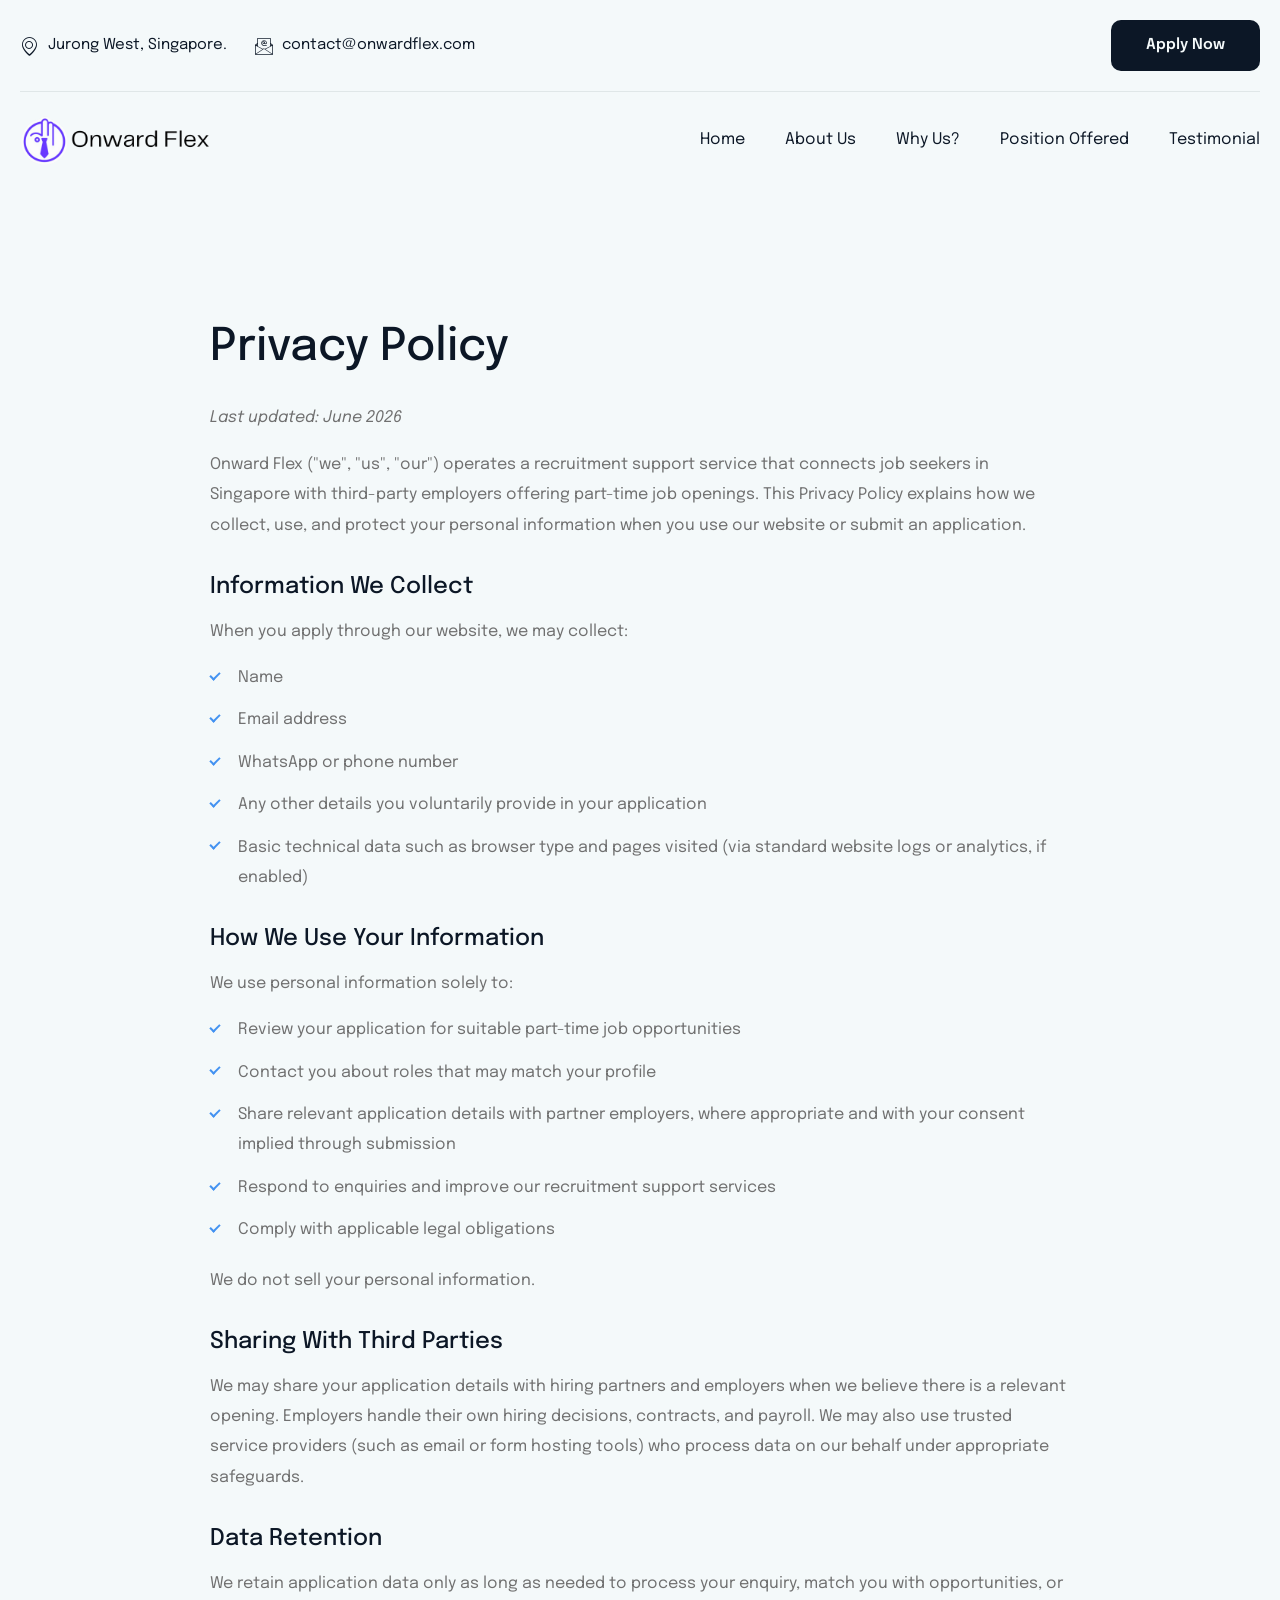
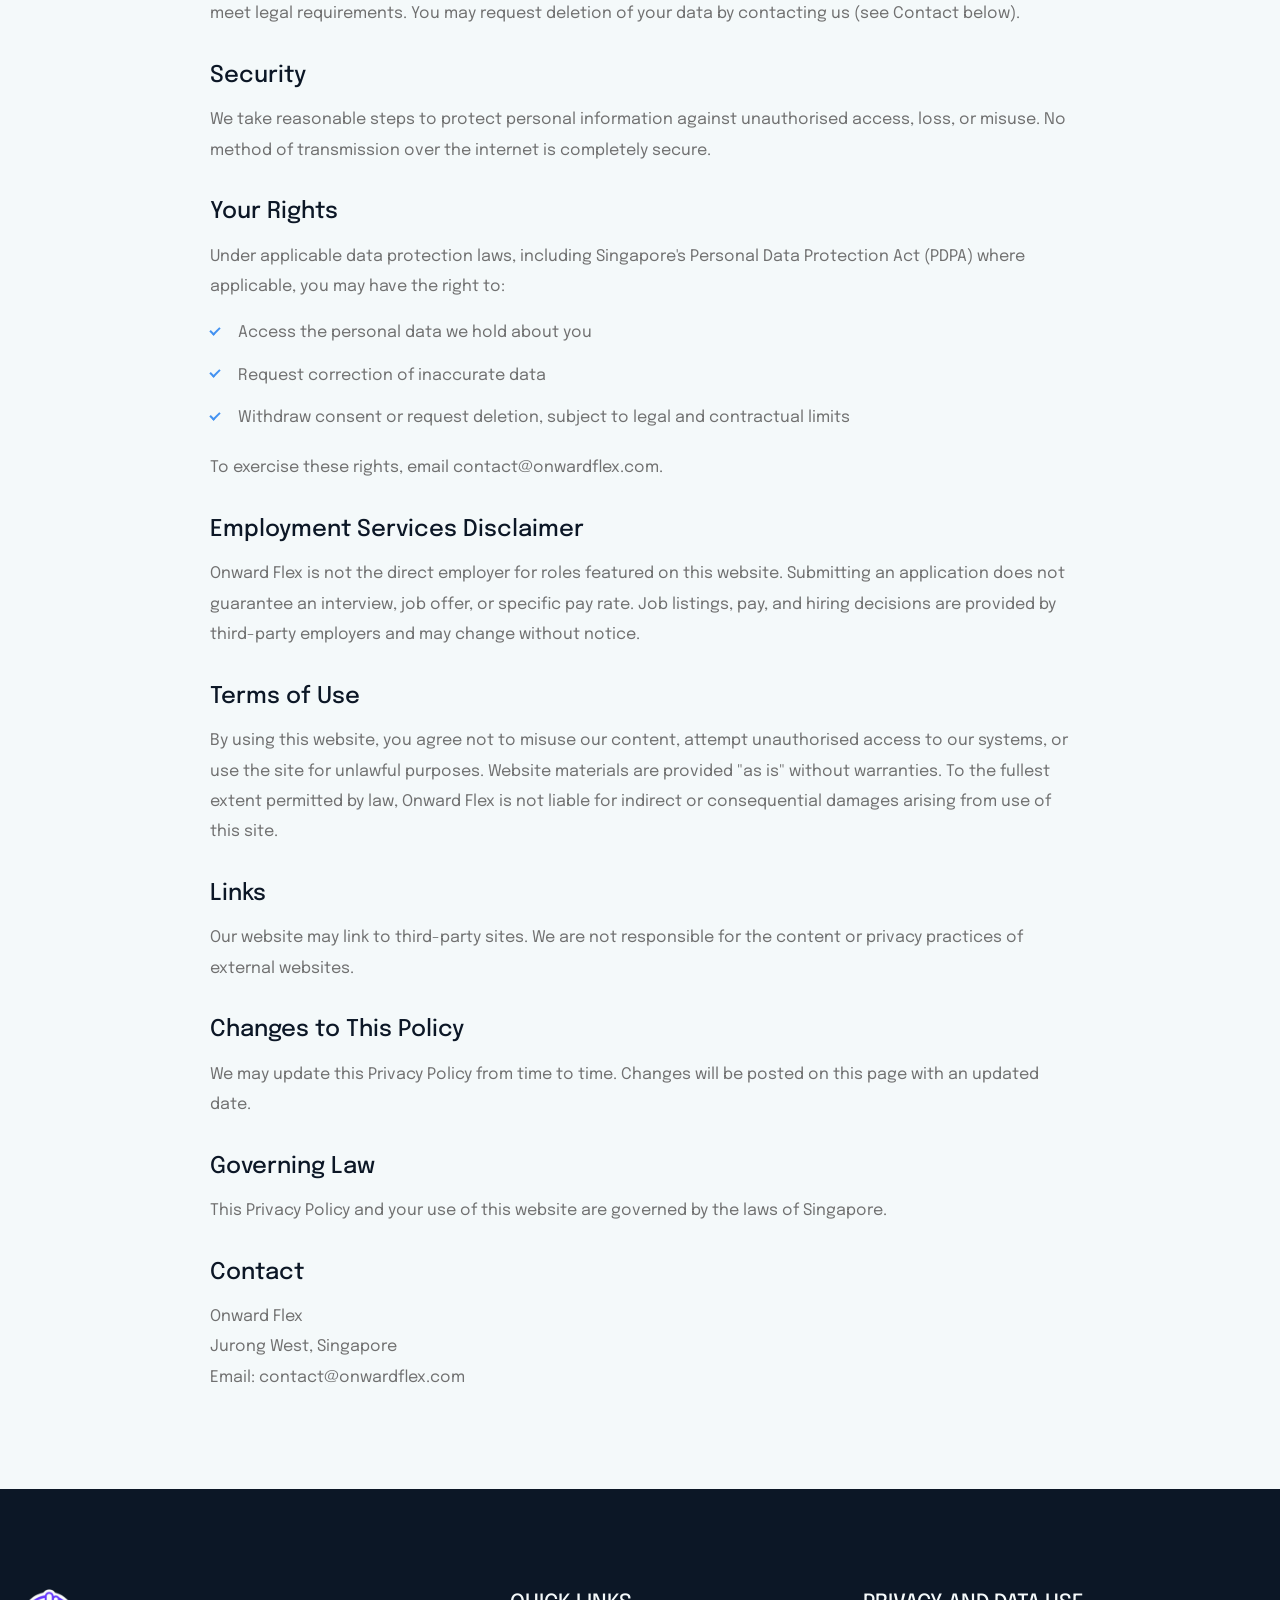
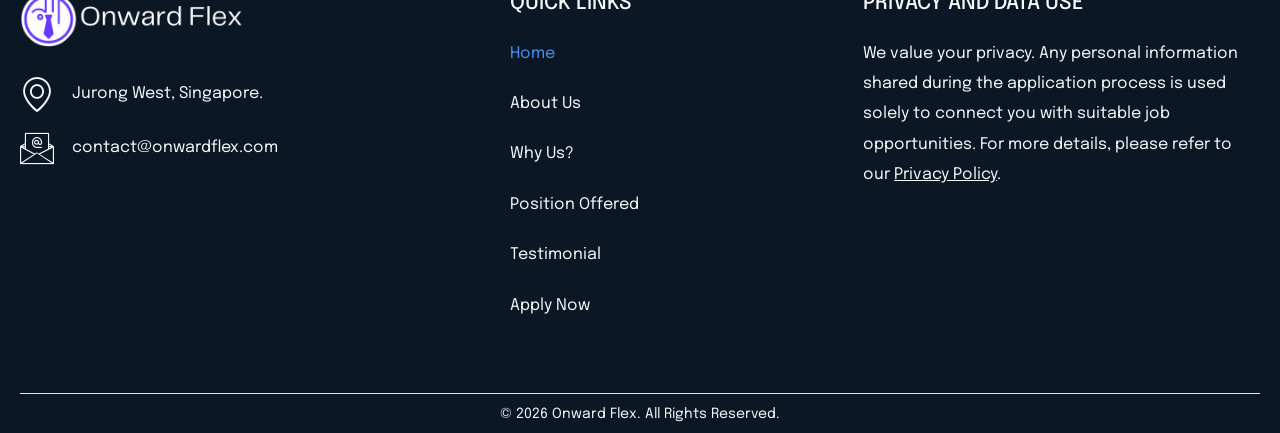
==== privacy-policy/index.html @ f6bb28ae "Inject GTM-5XGXHSKF" ====
<!DOCTYPE html>
<html lang="en-US">
<head>
<!-- Google Tag Manager -->
<script>(function(w,d,s,l,i){w[l]=w[l]||[];w[l].push({'gtm.start':
new Date().getTime(),event:'gtm.js'});var f=d.getElementsByTagName(s)[0],
j=d.createElement(s),dl=l!='dataLayer'?'&l='+l:'';j.async=true;j.src=
'https://www.googletagmanager.com/gtm.js?id='+i+dl;f.parentNode.insertBefore(j,f);
})(window,document,'script','dataLayer','GTM-5XGXHSKF');</script>
<!-- End Google Tag Manager --><meta charset="UTF-8">
	
	<meta name="viewport" content="width=device-width, initial-scale=1">
	<link rel="profile" href="https://gmpg.org/xfn/11">
	<title>Privacy Policy – Onward Flex</title>
<meta name="robots" content="index, follow">
<link rel="alternate" type="application/rss+xml" title="Onward Flex » Feed" href="./index.php/feed/index.html">
<link rel="alternate" type="application/rss+xml" title="Onward Flex » Comments Feed" href="./index.php/comments/feed/index.html">
<link rel="alternate" title="oEmbed (JSON)" type="application/json+oembed" href="./index.php/wp-json/oembed/1.0/embed/index.html?url=.%2F%2F">
<link rel="alternate" title="oEmbed (XML)" type="text/xml+oembed" href="./index.php/wp-json/oembed/1.0/embed/index.html?url=.%2F%2F&amp;format=xml">
<style id="wp-img-auto-sizes-contain-inline-css">
img:is([sizes=auto i],[sizes^="auto," i]){contain-intrinsic-size:3000px 1500px}
/*# sourceURL=wp-img-auto-sizes-contain-inline-css */
</style>
<style id="wp-emoji-styles-inline-css">

	img.wp-smiley, img.emoji {
		display: inline !important;
		border: none !important;
		box-shadow: none !important;
		height: 1em !important;
		width: 1em !important;
		margin: 0 0.07em !important;
		vertical-align: -0.1em !important;
		background: none !important;
		padding: 0 !important;
	}
/*# sourceURL=wp-emoji-styles-inline-css */
</style>

<style id="global-styles-inline-css">
:root{--wp--preset--aspect-ratio--square: 1;--wp--preset--aspect-ratio--4-3: 4/3;--wp--preset--aspect-ratio--3-4: 3/4;--wp--preset--aspect-ratio--3-2: 3/2;--wp--preset--aspect-ratio--2-3: 2/3;--wp--preset--aspect-ratio--16-9: 16/9;--wp--preset--aspect-ratio--9-16: 9/16;--wp--preset--color--black: #000000;--wp--preset--color--cyan-bluish-gray: #abb8c3;--wp--preset--color--white: #ffffff;--wp--preset--color--pale-pink: #f78da7;--wp--preset--color--vivid-red: #cf2e2e;--wp--preset--color--luminous-vivid-orange: #ff6900;--wp--preset--color--luminous-vivid-amber: #fcb900;--wp--preset--color--light-green-cyan: #7bdcb5;--wp--preset--color--vivid-green-cyan: #00d084;--wp--preset--color--pale-cyan-blue: #8ed1fc;--wp--preset--color--vivid-cyan-blue: #0693e3;--wp--preset--color--vivid-purple: #9b51e0;--wp--preset--gradient--vivid-cyan-blue-to-vivid-purple: linear-gradient(135deg,rgb(6,147,227) 0%,rgb(155,81,224) 100%);--wp--preset--gradient--light-green-cyan-to-vivid-green-cyan: linear-gradient(135deg,rgb(122,220,180) 0%,rgb(0,208,130) 100%);--wp--preset--gradient--luminous-vivid-amber-to-luminous-vivid-orange: linear-gradient(135deg,rgb(252,185,0) 0%,rgb(255,105,0) 100%);--wp--preset--gradient--luminous-vivid-orange-to-vivid-red: linear-gradient(135deg,rgb(255,105,0) 0%,rgb(207,46,46) 100%);--wp--preset--gradient--very-light-gray-to-cyan-bluish-gray: linear-gradient(135deg,rgb(238,238,238) 0%,rgb(169,184,195) 100%);--wp--preset--gradient--cool-to-warm-spectrum: linear-gradient(135deg,rgb(74,234,220) 0%,rgb(151,120,209) 20%,rgb(207,42,186) 40%,rgb(238,44,130) 60%,rgb(251,105,98) 80%,rgb(254,248,76) 100%);--wp--preset--gradient--blush-light-purple: linear-gradient(135deg,rgb(255,206,236) 0%,rgb(152,150,240) 100%);--wp--preset--gradient--blush-bordeaux: linear-gradient(135deg,rgb(254,205,165) 0%,rgb(254,45,45) 50%,rgb(107,0,62) 100%);--wp--preset--gradient--luminous-dusk: linear-gradient(135deg,rgb(255,203,112) 0%,rgb(199,81,192) 50%,rgb(65,88,208) 100%);--wp--preset--gradient--pale-ocean: linear-gradient(135deg,rgb(255,245,203) 0%,rgb(182,227,212) 50%,rgb(51,167,181) 100%);--wp--preset--gradient--electric-grass: linear-gradient(135deg,rgb(202,248,128) 0%,rgb(113,206,126) 100%);--wp--preset--gradient--midnight: linear-gradient(135deg,rgb(2,3,129) 0%,rgb(40,116,252) 100%);--wp--preset--font-size--small: 13px;--wp--preset--font-size--medium: 20px;--wp--preset--font-size--large: 36px;--wp--preset--font-size--x-large: 42px;--wp--preset--spacing--20: 0.44rem;--wp--preset--spacing--30: 0.67rem;--wp--preset--spacing--40: 1rem;--wp--preset--spacing--50: 1.5rem;--wp--preset--spacing--60: 2.25rem;--wp--preset--spacing--70: 3.38rem;--wp--preset--spacing--80: 5.06rem;--wp--preset--shadow--natural: 6px 6px 9px rgba(0, 0, 0, 0.2);--wp--preset--shadow--deep: 12px 12px 50px rgba(0, 0, 0, 0.4);--wp--preset--shadow--sharp: 6px 6px 0px rgba(0, 0, 0, 0.2);--wp--preset--shadow--outlined: 6px 6px 0px -3px rgb(255, 255, 255), 6px 6px rgb(0, 0, 0);--wp--preset--shadow--crisp: 6px 6px 0px rgb(0, 0, 0);}:root { --wp--style--global--content-size: 800px;--wp--style--global--wide-size: 1200px; }:where(body) { margin: 0; }.wp-site-blocks > .alignleft { float: left; margin-right: 2em; }.wp-site-blocks > .alignright { float: right; margin-left: 2em; }.wp-site-blocks > .aligncenter { justify-content: center; margin-left: auto; margin-right: auto; }:where(.wp-site-blocks) > * { margin-block-start: 24px; margin-block-end: 0; }:where(.wp-site-blocks) > :first-child { margin-block-start: 0; }:where(.wp-site-blocks) > :last-child { margin-block-end: 0; }:root { --wp--style--block-gap: 24px; }:root :where(.is-layout-flow) > :first-child{margin-block-start: 0;}:root :where(.is-layout-flow) > :last-child{margin-block-end: 0;}:root :where(.is-layout-flow) > *{margin-block-start: 24px;margin-block-end: 0;}:root :where(.is-layout-constrained) > :first-child{margin-block-start: 0;}:root :where(.is-layout-constrained) > :last-child{margin-block-end: 0;}:root :where(.is-layout-constrained) > *{margin-block-start: 24px;margin-block-end: 0;}:root :where(.is-layout-flex){gap: 24px;}:root :where(.is-layout-grid){gap: 24px;}.is-layout-flow > .alignleft{float: left;margin-inline-start: 0;margin-inline-end: 2em;}.is-layout-flow > .alignright{float: right;margin-inline-start: 2em;margin-inline-end: 0;}.is-layout-flow > .aligncenter{margin-left: auto !important;margin-right: auto !important;}.is-layout-constrained > .alignleft{float: left;margin-inline-start: 0;margin-inline-end: 2em;}.is-layout-constrained > .alignright{float: right;margin-inline-start: 2em;margin-inline-end: 0;}.is-layout-constrained > .aligncenter{margin-left: auto !important;margin-right: auto !important;}.is-layout-constrained > :where(:not(.alignleft):not(.alignright):not(.alignfull)){max-width: var(--wp--style--global--content-size);margin-left: auto !important;margin-right: auto !important;}.is-layout-constrained > .alignwide{max-width: var(--wp--style--global--wide-size);}body .is-layout-flex{display: flex;}.is-layout-flex{flex-wrap: wrap;align-items: center;}.is-layout-flex > :is(*, div){margin: 0;}body .is-layout-grid{display: grid;}.is-layout-grid > :is(*, div){margin: 0;}body{padding-top: 0px;padding-right: 0px;padding-bottom: 0px;padding-left: 0px;}:root :where(.wp-element-button, .wp-block-button__link){background-color: #32373c;border-width: 0;color: #fff;font-family: inherit;font-size: inherit;font-style: inherit;font-weight: inherit;letter-spacing: inherit;line-height: inherit;padding-top: calc(0.667em + 2px);padding-right: calc(1.333em + 2px);padding-bottom: calc(0.667em + 2px);padding-left: calc(1.333em + 2px);text-decoration: none;text-transform: inherit;}.has-black-color{color: var(--wp--preset--color--black) !important;}.has-cyan-bluish-gray-color{color: var(--wp--preset--color--cyan-bluish-gray) !important;}.has-white-color{color: var(--wp--preset--color--white) !important;}.has-pale-pink-color{color: var(--wp--preset--color--pale-pink) !important;}.has-vivid-red-color{color: var(--wp--preset--color--vivid-red) !important;}.has-luminous-vivid-orange-color{color: var(--wp--preset--color--luminous-vivid-orange) !important;}.has-luminous-vivid-amber-color{color: var(--wp--preset--color--luminous-vivid-amber) !important;}.has-light-green-cyan-color{color: var(--wp--preset--color--light-green-cyan) !important;}.has-vivid-green-cyan-color{color: var(--wp--preset--color--vivid-green-cyan) !important;}.has-pale-cyan-blue-color{color: var(--wp--preset--color--pale-cyan-blue) !important;}.has-vivid-cyan-blue-color{color: var(--wp--preset--color--vivid-cyan-blue) !important;}.has-vivid-purple-color{color: var(--wp--preset--color--vivid-purple) !important;}.has-black-background-color{background-color: var(--wp--preset--color--black) !important;}.has-cyan-bluish-gray-background-color{background-color: var(--wp--preset--color--cyan-bluish-gray) !important;}.has-white-background-color{background-color: var(--wp--preset--color--white) !important;}.has-pale-pink-background-color{background-color: var(--wp--preset--color--pale-pink) !important;}.has-vivid-red-background-color{background-color: var(--wp--preset--color--vivid-red) !important;}.has-luminous-vivid-orange-background-color{background-color: var(--wp--preset--color--luminous-vivid-orange) !important;}.has-luminous-vivid-amber-background-color{background-color: var(--wp--preset--color--luminous-vivid-amber) !important;}.has-light-green-cyan-background-color{background-color: var(--wp--preset--color--light-green-cyan) !important;}.has-vivid-green-cyan-background-color{background-color: var(--wp--preset--color--vivid-green-cyan) !important;}.has-pale-cyan-blue-background-color{background-color: var(--wp--preset--color--pale-cyan-blue) !important;}.has-vivid-cyan-blue-background-color{background-color: var(--wp--preset--color--vivid-cyan-blue) !important;}.has-vivid-purple-background-color{background-color: var(--wp--preset--color--vivid-purple) !important;}.has-black-border-color{border-color: var(--wp--preset--color--black) !important;}.has-cyan-bluish-gray-border-color{border-color: var(--wp--preset--color--cyan-bluish-gray) !important;}.has-white-border-color{border-color: var(--wp--preset--color--white) !important;}.has-pale-pink-border-color{border-color: var(--wp--preset--color--pale-pink) !important;}.has-vivid-red-border-color{border-color: var(--wp--preset--color--vivid-red) !important;}.has-luminous-vivid-orange-border-color{border-color: var(--wp--preset--color--luminous-vivid-orange) !important;}.has-luminous-vivid-amber-border-color{border-color: var(--wp--preset--color--luminous-vivid-amber) !important;}.has-light-green-cyan-border-color{border-color: var(--wp--preset--color--light-green-cyan) !important;}.has-vivid-green-cyan-border-color{border-color: var(--wp--preset--color--vivid-green-cyan) !important;}.has-pale-cyan-blue-border-color{border-color: var(--wp--preset--color--pale-cyan-blue) !important;}.has-vivid-cyan-blue-border-color{border-color: var(--wp--preset--color--vivid-cyan-blue) !important;}.has-vivid-purple-border-color{border-color: var(--wp--preset--color--vivid-purple) !important;}.has-vivid-cyan-blue-to-vivid-purple-gradient-background{background: var(--wp--preset--gradient--vivid-cyan-blue-to-vivid-purple) !important;}.has-light-green-cyan-to-vivid-green-cyan-gradient-background{background: var(--wp--preset--gradient--light-green-cyan-to-vivid-green-cyan) !important;}.has-luminous-vivid-amber-to-luminous-vivid-orange-gradient-background{background: var(--wp--preset--gradient--luminous-vivid-amber-to-luminous-vivid-orange) !important;}.has-luminous-vivid-orange-to-vivid-red-gradient-background{background: var(--wp--preset--gradient--luminous-vivid-orange-to-vivid-red) !important;}.has-very-light-gray-to-cyan-bluish-gray-gradient-background{background: var(--wp--preset--gradient--very-light-gray-to-cyan-bluish-gray) !important;}.has-cool-to-warm-spectrum-gradient-background{background: var(--wp--preset--gradient--cool-to-warm-spectrum) !important;}.has-blush-light-purple-gradient-background{background: var(--wp--preset--gradient--blush-light-purple) !important;}.has-blush-bordeaux-gradient-background{background: var(--wp--preset--gradient--blush-bordeaux) !important;}.has-luminous-dusk-gradient-background{background: var(--wp--preset--gradient--luminous-dusk) !important;}.has-pale-ocean-gradient-background{background: var(--wp--preset--gradient--pale-ocean) !important;}.has-electric-grass-gradient-background{background: var(--wp--preset--gradient--electric-grass) !important;}.has-midnight-gradient-background{background: var(--wp--preset--gradient--midnight) !important;}.has-small-font-size{font-size: var(--wp--preset--font-size--small) !important;}.has-medium-font-size{font-size: var(--wp--preset--font-size--medium) !important;}.has-large-font-size{font-size: var(--wp--preset--font-size--large) !important;}.has-x-large-font-size{font-size: var(--wp--preset--font-size--x-large) !important;}
/*# sourceURL=global-styles-inline-css */
</style>

<link rel="stylesheet" id="cute-alert-css" href="../wp-content/plugins/metform/public/assets/lib/cute-alert/style.css?ver=3.9.5" media="all">
<link rel="stylesheet" id="text-editor-style-css" href="../wp-content/plugins/metform/public/assets/css/text-editor.css?ver=3.9.5" media="all">
<link rel="stylesheet" id="hello-elementor-css" href="../wp-content/themes/hello-elementor/style.min.css?ver=3.3.0" media="all">
<link rel="stylesheet" id="hello-elementor-theme-style-css" href="../wp-content/themes/hello-elementor/theme.min.css?ver=3.3.0" media="all">
<link rel="stylesheet" id="hello-elementor-header-footer-css" href="../wp-content/themes/hello-elementor/header-footer.min.css?ver=3.3.0" media="all">
<link rel="stylesheet" id="elementor-frontend-css" href="../wp-content/uploads/elementor/css/custom-frontend.min.css?ver=1779957478" media="all">
<style id="elementor-frontend-inline-css">
.elementor-kit-9{--e-global-color-primary:#0C1726;--e-global-color-secondary:#4392F1;--e-global-color-text:#707070;--e-global-color-accent:#E5F0F3;--e-global-color-a639d09:#DBE9EE;--e-global-color-e29136f:#F4F9FA;--e-global-color-3e20c5c:#E0E7E8;--e-global-color-38cfc00:#233853;--e-global-color-f74bb5c:#F4F9FA29;--e-global-color-5cf0bb9:#0C172600;--e-global-color-b262556:#0C17269C;--e-global-typography-primary-font-family:"Epilogue";--e-global-typography-primary-font-size:66px;--e-global-typography-primary-font-weight:500;--e-global-typography-primary-text-transform:none;--e-global-typography-primary-font-style:normal;--e-global-typography-primary-text-decoration:none;--e-global-typography-primary-line-height:1.2em;--e-global-typography-secondary-font-family:"Epilogue";--e-global-typography-secondary-font-size:45px;--e-global-typography-secondary-font-weight:500;--e-global-typography-secondary-text-transform:none;--e-global-typography-secondary-font-style:normal;--e-global-typography-secondary-text-decoration:none;--e-global-typography-secondary-line-height:1.4em;--e-global-typography-text-font-family:"Epilogue";--e-global-typography-text-font-size:16px;--e-global-typography-text-font-weight:400;--e-global-typography-text-text-transform:none;--e-global-typography-text-font-style:normal;--e-global-typography-text-text-decoration:none;--e-global-typography-text-line-height:1.5em;--e-global-typography-accent-font-family:"Epilogue";--e-global-typography-accent-font-size:13px;--e-global-typography-accent-font-weight:500;--e-global-typography-accent-text-transform:none;--e-global-typography-accent-font-style:normal;--e-global-typography-accent-text-decoration:none;--e-global-typography-accent-line-height:1.1em;--e-global-typography-accent-letter-spacing:2.2px;--e-global-typography-e60ff19-font-family:"Epilogue";--e-global-typography-e60ff19-font-size:26px;--e-global-typography-e60ff19-font-weight:500;--e-global-typography-e60ff19-text-transform:none;--e-global-typography-e60ff19-font-style:normal;--e-global-typography-e60ff19-text-decoration:none;--e-global-typography-e60ff19-line-height:1.2em;--e-global-typography-5213822-font-family:"Epilogue";--e-global-typography-5213822-font-size:23px;--e-global-typography-5213822-font-weight:500;--e-global-typography-5213822-text-transform:none;--e-global-typography-5213822-font-style:normal;--e-global-typography-5213822-text-decoration:none;--e-global-typography-5213822-line-height:1.2em;--e-global-typography-cb1998f-font-family:"Epilogue";--e-global-typography-cb1998f-font-size:21px;--e-global-typography-cb1998f-font-weight:500;--e-global-typography-cb1998f-text-transform:none;--e-global-typography-cb1998f-font-style:normal;--e-global-typography-cb1998f-text-decoration:none;--e-global-typography-cb1998f-line-height:1.4em;--e-global-typography-0323413-font-family:"Epilogue";--e-global-typography-0323413-font-size:19px;--e-global-typography-0323413-font-weight:500;--e-global-typography-0323413-text-transform:none;--e-global-typography-0323413-font-style:normal;--e-global-typography-0323413-text-decoration:none;--e-global-typography-0323413-line-height:1.2em;--e-global-typography-cc2e060-font-family:"Epilogue";--e-global-typography-cc2e060-font-size:15px;--e-global-typography-cc2e060-font-weight:600;--e-global-typography-cc2e060-text-transform:none;--e-global-typography-cc2e060-font-style:normal;--e-global-typography-cc2e060-text-decoration:none;--e-global-typography-cc2e060-line-height:1em;--e-global-typography-96a72eb-font-family:"Epilogue";--e-global-typography-96a72eb-font-size:62px;--e-global-typography-96a72eb-font-weight:500;--e-global-typography-96a72eb-text-transform:none;--e-global-typography-96a72eb-font-style:normal;--e-global-typography-96a72eb-text-decoration:none;--e-global-typography-96a72eb-line-height:1.2em;--e-global-typography-e4f7a37-font-family:"Epilogue";--e-global-typography-e4f7a37-font-size:15px;--e-global-typography-e4f7a37-font-weight:400;--e-global-typography-e4f7a37-text-transform:none;--e-global-typography-e4f7a37-font-style:normal;--e-global-typography-e4f7a37-text-decoration:none;--e-global-typography-e4f7a37-line-height:1.9em;background-color:var( --e-global-color-e29136f );}.elementor-kit-9 e-page-transition{background-color:#FFBC7D;}.elementor-section.elementor-section-boxed > .elementor-container{max-width:1320px;}.e-con{--container-max-width:1320px;}.elementor-widget:not(:last-child){margin-block-end:20px;}.elementor-element{--widgets-spacing:20px 20px;--widgets-spacing-row:20px;--widgets-spacing-column:20px;}{}h1.entry-title{display:var(--page-title-display);}.site-header .site-branding{flex-direction:column;align-items:stretch;}.site-header{padding-inline-end:0px;padding-inline-start:0px;}.site-footer .site-branding{flex-direction:column;align-items:stretch;}@media(max-width:980px){.elementor-kit-9{--e-global-typography-primary-font-size:40px;--e-global-typography-primary-line-height:1.2em;--e-global-typography-secondary-font-size:36px;--e-global-typography-secondary-line-height:1.4em;--e-global-typography-text-font-size:15px;--e-global-typography-text-line-height:1.9em;--e-global-typography-accent-font-size:13px;--e-global-typography-accent-line-height:1.1em;--e-global-typography-accent-letter-spacing:2.2px;--e-global-typography-e60ff19-font-size:24px;--e-global-typography-e60ff19-line-height:1.2em;--e-global-typography-5213822-font-size:20px;--e-global-typography-5213822-line-height:1.2em;--e-global-typography-cb1998f-font-size:18px;--e-global-typography-cb1998f-line-height:1.4em;--e-global-typography-0323413-font-size:16px;--e-global-typography-0323413-line-height:1.6em;--e-global-typography-cc2e060-font-size:15px;--e-global-typography-cc2e060-line-height:1em;--e-global-typography-96a72eb-font-size:55px;--e-global-typography-96a72eb-line-height:1.2em;--e-global-typography-e4f7a37-font-size:14px;--e-global-typography-e4f7a37-line-height:1.9em;}.elementor-section.elementor-section-boxed > .elementor-container{max-width:1024px;}.e-con{--container-max-width:1024px;}}@media(max-width:479px){.elementor-kit-9{--e-global-typography-primary-font-size:30px;--e-global-typography-primary-line-height:1.2em;--e-global-typography-secondary-font-size:26px;--e-global-typography-secondary-line-height:1.4em;--e-global-typography-text-font-size:15px;--e-global-typography-text-line-height:1.9em;--e-global-typography-accent-font-size:13px;--e-global-typography-accent-line-height:1.1em;--e-global-typography-accent-letter-spacing:2.2px;--e-global-typography-e60ff19-font-size:22px;--e-global-typography-e60ff19-line-height:1.2em;--e-global-typography-5213822-font-size:19px;--e-global-typography-5213822-line-height:1.2em;--e-global-typography-cb1998f-font-size:18px;--e-global-typography-cb1998f-line-height:1.4em;--e-global-typography-0323413-font-size:16px;--e-global-typography-0323413-line-height:1.6em;--e-global-typography-cc2e060-font-size:14px;--e-global-typography-cc2e060-line-height:1em;--e-global-typography-96a72eb-font-size:45px;--e-global-typography-96a72eb-line-height:1.2em;--e-global-typography-e4f7a37-font-size:14px;--e-global-typography-e4f7a37-line-height:1.9em;}.elementor-section.elementor-section-boxed > .elementor-container{max-width:767px;}.e-con{--container-max-width:767px;}}
</style>

<link rel="stylesheet" id="elementor-post-146-css" href="../wp-content/uploads/elementor/css/post-146.css?ver=1" media="all">
<link rel="stylesheet" id="elementor-post-150-css" href="../wp-content/uploads/elementor/css/post-150.css?ver=1" media="all">
<link rel="stylesheet" id="elementor-post-privacy-content-css" href="../wp-content/uploads/elementor/css/post-privacy-content.css?ver=1" media="all">
<link rel="stylesheet" id="widget-nav-menu-css" href="../wp-content/plugins/elementor-pro/assets/css/widget-nav-menu.min.css?ver=3.23.0" media="all">
<link rel="stylesheet" id="widget-button-css" href="../wp-content/plugins/elementor/assets/css/widget-button.min.css?ver=3.27.6" media="all">
<link rel="stylesheet" id="elementor-pro-css" href="../wp-content/uploads/elementor/css/custom-pro-frontend.min.css?ver=1779957478" media="all">
<link rel="stylesheet" id="widget-heading-css" href="../wp-content/plugins/elementor/assets/css/widget-heading.min.css?ver=3.27.6" media="all">
<link rel="stylesheet" id="widget-divider-css" href="../wp-content/plugins/elementor/assets/css/widget-divider.min.css?ver=3.27.6" media="all">
<link rel="stylesheet" id="widget-text-editor-css" href="../wp-content/plugins/elementor/assets/css/widget-text-editor.min.css?ver=3.27.6" media="all">
<link rel="stylesheet" id="widget-icon-box-css" href="../wp-content/uploads/elementor/css/custom-widget-icon-box.min.css?ver=1779957478" media="all">
<link rel="stylesheet" id="widget-icon-list-css" href="../wp-content/uploads/elementor/css/custom-widget-icon-list.min.css?ver=1779957478" media="all">
<link rel="stylesheet" id="widget-image-css" href="../wp-content/plugins/elementor/assets/css/widget-image.min.css?ver=3.27.6" media="all">
<link rel="stylesheet" id="widget-spacer-css" href="../wp-content/plugins/elementor/assets/css/widget-spacer.min.css?ver=3.27.6" media="all">
<link rel="stylesheet" id="widget-testimonial-css" href="../wp-content/plugins/elementor/assets/css/widget-testimonial.min.css?ver=3.27.6" media="all">
<link rel="stylesheet" id="elementor-gallery-css" href="../wp-content/plugins/elementor/assets/lib/e-gallery/css/e-gallery.min.css?ver=1.2.0" media="all">
<link rel="stylesheet" id="ekit-widget-styles-css" href="../wp-content/plugins/elementskit-lite/widgets/init/assets/css/widget-styles.css?ver=3.4.4" media="all">
<link rel="stylesheet" id="ekit-responsive-css" href="../wp-content/plugins/elementskit-lite/widgets/init/assets/css/responsive.css?ver=3.4.4" media="all">
<link rel="stylesheet" id="google-fonts-1-css" href="https://fonts.googleapis.com/css?family=Epilogue:100,100italic,200,200italic,300,300italic,400,400italic,500,500italic,600,600italic,700,700italic,800,800italic,900,900italic&amp;display=swap&amp;ver=7.0" media="all">
<link rel="stylesheet" id="elementor-icons-ekiticons-css" href="../wp-content/plugins/elementskit-lite/modules/elementskit-icon-pack/assets/css/ekiticons.css?ver=3.4.4" media="all">
<link rel="preconnect" href="https://fonts.gstatic.com/" crossorigin><script id="jquery-core-js" src="../wp-includes/js/jquery/jquery.min.js?ver=3.7.1"></script>
<script id="jquery-migrate-js" src="../wp-includes/js/jquery/jquery-migrate.min.js?ver=3.4.1"></script>
<link rel="https://api.w.org/" href="./index.php/wp-json/index.html"><link rel="alternate" title="JSON" type="application/json" href="./index.php/wp-json/wp/v2/pages/113/index.html"><link rel="EditURI" type="application/rsd+xml" title="RSD" href="./xmlrpc.php?rsd">
<meta name="generator" content="WordPress 7.0">
<link rel="canonical" href="/privacy-policy/">
<link rel="shortlink" href="/privacy-policy/">
<link rel="icon" href="../wp-content/uploads/logo/favicon.png" sizes="32x32">
<link rel="icon" href="../wp-content/uploads/logo/favicon.png" sizes="192x192">
<link rel="apple-touch-icon" href="../wp-content/uploads/logo/favicon.png">
<meta name="msapplication-TileImage" content="../wp-content/uploads/logo/favicon.png">
<style id="wp-custom-css">
html, body {
	overflow-x: hidden;
	width: 100%;
	margin-left: auto;
	margin-right: auto;
}
</style>
<link rel="stylesheet" id="font-awesome-5-all-css" href="../wp-content/plugins/elementor/assets/lib/font-awesome/css/all.min.css?ver=3.27.6" media="all">
<link rel="stylesheet" id="font-awesome-4-shim-css" href="../wp-content/plugins/elementor/assets/lib/font-awesome/css/v4-shims.min.css?ver=3.27.6" media="all">

</head>
<body id="content" class="privacy-policy privacy-policy-page wp-singular page-template page-template-elementor_header_footer page page-id-3 wp-custom-logo wp-embed-responsive wp-theme-hello-elementor theme-default elementor-default elementor-template-full-width elementor-kit-9 elementor-page elementor-page-3">
<!-- Google Tag Manager (noscript) -->
<noscript><iframe src="https://www.googletagmanager.com/ns.html?id=GTM-5XGXHSKF"
height="0" width="0" style="display:none;visibility:hidden"></iframe></noscript>
<!-- End Google Tag Manager (noscript) -->


<a class="skip-link screen-reader-text" href="#privacy-policy-content">Skip to content</a>

		<div data-elementor-type="header" data-elementor-id="146" class="elementor elementor-146 elementor-location-header" data-elementor-post-type="elementor_library">
			<div class="elementor-element elementor-element-4d5ba5fc e-flex e-con-boxed e-con e-parent" data-id="4d5ba5fc" data-element_type="container" data-settings="{&quot;background_background&quot;:&quot;classic&quot;}">
					<div class="e-con-inner">
		<div class="elementor-element elementor-element-21e250fa elementor-hidden-mobile elementor-hidden-mobile_extra e-flex e-con-boxed e-con e-child" data-id="21e250fa" data-element_type="container">
					<div class="e-con-inner">
		<div class="elementor-element elementor-element-335470ed e-con-full e-flex e-con e-child" data-id="335470ed" data-element_type="container">
				<div class="elementor-element elementor-element-14636335 elementor-icon-list--layout-inline elementor-list-item-link-full_width elementor-widget elementor-widget-icon-list" data-id="14636335" data-element_type="widget" data-widget_type="icon-list.default">
				<div class="elementor-widget-container">
							<ul class="elementor-icon-list-items elementor-inline-items">
							<li class="elementor-icon-list-item elementor-inline-item">
											<span class="elementor-icon-list-icon">
							<i aria-hidden="true" class="icon icon-map-marker1"></i>						</span>
										<span class="elementor-icon-list-text">Jurong West, Singapore.</span>
									</li>
								<li class="elementor-icon-list-item elementor-inline-item">

												<span class="elementor-icon-list-icon">
							<i aria-hidden="true" class="icon icon-email"></i>						</span>
										<span class="elementor-icon-list-text">contact@onwardflex.com</span>
									</li>
						</ul>
						</div>
				</div>
				</div>
		<div class="elementor-element elementor-element-3837372c e-con-full elementor-hidden-tablet elementor-hidden-mobile elementor-hidden-mobile_extra e-flex e-con e-child" data-id="3837372c" data-element_type="container">
				<div class="elementor-element elementor-element-2306eb9a elementor-align-right elementor-widget elementor-widget-button" data-id="2306eb9a" data-element_type="widget" data-widget_type="button.default">
				<div class="elementor-widget-container">
									<div class="elementor-button-wrapper">
					<a class="elementor-button elementor-button-link elementor-size-sm" href="/#apply">
						<span class="elementor-button-content-wrapper">
									<span class="elementor-button-text">Apply Now</span>
					</span>
					</a>
				</div>
								</div>
				</div>
				</div>
					</div>
				</div>
		<div class="elementor-element elementor-element-1e213fa6 e-con-full e-flex e-con e-child" data-id="1e213fa6" data-element_type="container">
		<div class="elementor-element elementor-element-4c2a61ac e-con-full e-flex e-con e-child" data-id="4c2a61ac" data-element_type="container">
				<div class="elementor-element elementor-element-2a80f00a elementor-widget elementor-widget-image" data-id="2a80f00a" data-element_type="widget" data-widget_type="image.default">
				<div class="elementor-widget-container">
															<a href="/"><img fetchpriority="high" width="500" height="130" src="../wp-content/uploads/logo/logo-dark.png" class="attachment-large size-large wp-image-103" alt="Onward Flex"></a>															</div>
				</div>
				</div>
		<div class="elementor-element elementor-element-7dbfd4df e-con-full e-flex e-con e-child" data-id="7dbfd4df" data-element_type="container">
				<div class="elementor-element elementor-element-a039064 elementor-nav-menu__align-end elementor-hidden-tablet elementor-hidden-mobile_extra elementor-hidden-mobile elementor-nav-menu--dropdown-tablet elementor-nav-menu__text-align-aside elementor-nav-menu--toggle elementor-nav-menu--burger elementor-widget elementor-widget-nav-menu" data-id="a039064" data-element_type="widget" data-settings="{&quot;layout&quot;:&quot;horizontal&quot;,&quot;submenu_icon&quot;:{&quot;value&quot;:&quot;&lt;svg class=\&quot;e-font-icon-svg e-fas-caret-down\&quot; viewBox=\&quot;0 0 320 512\&quot; xmlns=\&quot;http:\/\/www.w3.org\/2000\/svg\&quot;&gt;&lt;path d=\&quot;M31.3 192h257.3c17.8 0 26.7 21.5 14.1 34.1L174.1 354.8c-7.8 7.8-20.5 7.8-28.3 0L17.2 226.1C4.6 213.5 13.5 192 31.3 192z\&quot;&gt;&lt;\/path&gt;&lt;\/svg&gt;&quot;,&quot;library&quot;:&quot;fa-solid&quot;},&quot;toggle&quot;:&quot;burger&quot;}" data-widget_type="nav-menu.default">
				<div class="elementor-widget-container">
								<nav aria-label="Menu" class="elementor-nav-menu--main elementor-nav-menu__container elementor-nav-menu--layout-horizontal e--pointer-none">
				<ul id="menu-1-a039064" class="elementor-nav-menu"><li class="menu-item menu-item-type-custom menu-item-object-custom current-menu-item menu-item-home menu-item-107"><a href="/" class="elementor-item elementor-item-active">Home</a></li>
<li class="menu-item menu-item-type-custom menu-item-object-custom menu-item-108"><a href="/#about" class="elementor-item elementor-item-anchor">About Us</a></li>
<li class="menu-item menu-item-type-custom menu-item-object-custom menu-item-109"><a href="/#why" class="elementor-item elementor-item-anchor">Why Us?</a></li>
<li class="menu-item menu-item-type-custom menu-item-object-custom menu-item-110"><a href="/#job" class="elementor-item elementor-item-anchor">Position Offered</a></li>
<li class="menu-item menu-item-type-custom menu-item-object-custom menu-item-111"><a href="/#testimonial" class="elementor-item elementor-item-anchor">Testimonial</a></li>
</ul>			</nav>
					<div class="elementor-menu-toggle" role="button" tabindex="0" aria-label="Menu Toggle" aria-expanded="false">
			<svg aria-hidden="true" role="presentation" class="elementor-menu-toggle__icon--open e-font-icon-svg e-eicon-menu-bar" viewbox="0 0 1000 1000" xmlns="http://www.w3.org/2000/svg"><path d="M104 333H896C929 333 958 304 958 271S929 208 896 208H104C71 208 42 237 42 271S71 333 104 333ZM104 583H896C929 583 958 554 958 521S929 458 896 458H104C71 458 42 487 42 521S71 583 104 583ZM104 833H896C929 833 958 804 958 771S929 708 896 708H104C71 708 42 737 42 771S71 833 104 833Z"></path></svg><svg aria-hidden="true" role="presentation" class="elementor-menu-toggle__icon--close e-font-icon-svg e-eicon-close" viewbox="0 0 1000 1000" xmlns="http://www.w3.org/2000/svg"><path d="M742 167L500 408 258 167C246 154 233 150 217 150 196 150 179 158 167 167 154 179 150 196 150 212 150 229 154 242 171 254L408 500 167 742C138 771 138 800 167 829 196 858 225 858 254 829L496 587 738 829C750 842 767 846 783 846 800 846 817 842 829 829 842 817 846 804 846 783 846 767 842 750 829 737L588 500 833 258C863 229 863 200 833 171 804 137 775 137 742 167Z"></path></svg>			<span class="elementor-screen-only">Menu</span>
		</div>
					<nav class="elementor-nav-menu--dropdown elementor-nav-menu__container" aria-hidden="true">
				<ul id="menu-2-a039064" class="elementor-nav-menu"><li class="menu-item menu-item-type-custom menu-item-object-custom current-menu-item menu-item-home menu-item-107"><a href="/" class="elementor-item elementor-item-active" tabindex="-1">Home</a></li>
<li class="menu-item menu-item-type-custom menu-item-object-custom menu-item-108"><a href="/#about" class="elementor-item elementor-item-anchor" tabindex="-1">About Us</a></li>
<li class="menu-item menu-item-type-custom menu-item-object-custom menu-item-109"><a href="/#why" class="elementor-item elementor-item-anchor" tabindex="-1">Why Us?</a></li>
<li class="menu-item menu-item-type-custom menu-item-object-custom menu-item-110"><a href="/#job" class="elementor-item elementor-item-anchor" tabindex="-1">Position Offered</a></li>
<li class="menu-item menu-item-type-custom menu-item-object-custom menu-item-111"><a href="/#testimonial" class="elementor-item elementor-item-anchor" tabindex="-1">Testimonial</a></li>
</ul>			</nav>
						</div>
				</div>
				<div class="elementor-element elementor-element-7c02998 elementor-hidden-desktop elementor-hidden-tablet_extra elementor-widget elementor-widget-ekit-nav-menu" data-id="7c02998" data-element_type="widget" data-widget_type="ekit-nav-menu.default">
				<div class="elementor-widget-container">
							<nav class="ekit-wid-con ekit_menu_responsive_tablet" data-hamburger-icon="" data-hamburger-icon-type="icon" data-responsive-breakpoint="1024">
			            <button class="elementskit-menu-hamburger elementskit-menu-toggler" type="button" aria-label="hamburger-icon">
                                    <span class="elementskit-menu-hamburger-icon"></span><span class="elementskit-menu-hamburger-icon"></span><span class="elementskit-menu-hamburger-icon"></span>
                            </button>
            <div id="ekit-megamenu-footer" class="elementskit-menu-container elementskit-menu-offcanvas-elements elementskit-navbar-nav-default ekit-nav-menu-one-page-yes ekit-nav-dropdown-click"><ul id="menu-footer" class="elementskit-navbar-nav elementskit-menu-po-left submenu-click-on-icon"><li id="menu-item-282" class="menu-item menu-item-type-post_type menu-item-object-page menu-item-home current-menu-item page_item page-item-113 current_page_item menu-item-282 nav-item elementskit-mobile-builder-content active" data-vertical-menu="750px"><a href="/" class="ekit-menu-nav-link active">Home</a></li>
<li id="menu-item-283" class="menu-item menu-item-type-custom menu-item-object-custom menu-item-283 nav-item elementskit-mobile-builder-content" data-vertical-menu="750px"><a href="/#about" class="ekit-menu-nav-link">About Us</a></li>
<li id="menu-item-284" class="menu-item menu-item-type-custom menu-item-object-custom menu-item-284 nav-item elementskit-mobile-builder-content" data-vertical-menu="750px"><a href="/#why" class="ekit-menu-nav-link">Why Us?</a></li>
<li id="menu-item-285" class="menu-item menu-item-type-custom menu-item-object-custom menu-item-285 nav-item elementskit-mobile-builder-content" data-vertical-menu="750px"><a href="/#job" class="ekit-menu-nav-link">Position Offered</a></li>
<li id="menu-item-286" class="menu-item menu-item-type-custom menu-item-object-custom menu-item-286 nav-item elementskit-mobile-builder-content" data-vertical-menu="750px"><a href="/#testimonial" class="ekit-menu-nav-link">Testimonial</a></li>
<li id="menu-item-287" class="menu-item menu-item-type-custom menu-item-object-custom menu-item-287 nav-item elementskit-mobile-builder-content" data-vertical-menu="750px"><a href="/#apply" class="ekit-menu-nav-link">Apply Now</a></li>
</ul><div class="elementskit-nav-identity-panel"><button class="elementskit-menu-close elementskit-menu-toggler" type="button">X</button></div></div>			
			<div class="elementskit-menu-overlay elementskit-menu-offcanvas-elements elementskit-menu-toggler ekit-nav-menu--overlay"></div>        </nav>
						</div>
				</div>
				</div>
				</div>
					</div>
				</div>
				</div>

<main class="privacy-policy-content" id="privacy-policy-content">
  <h1>Privacy Policy</h1>
  <p><em>Last updated: June 2026</em></p>
  <p>Onward Flex ("we", "us", "our") operates a recruitment support service that connects job seekers in Singapore with third-party employers offering part-time job openings. This Privacy Policy explains how we collect, use, and protect your personal information when you use our website or submit an application.</p>

  <h2>Information We Collect</h2>
  <p>When you apply through our website, we may collect:</p>
  <ul>
    <li>Name</li>
    <li>Email address</li>
    <li>WhatsApp or phone number</li>
    <li>Any other details you voluntarily provide in your application</li>
    <li>Basic technical data such as browser type and pages visited (via standard website logs or analytics, if enabled)</li>
  </ul>

  <h2>How We Use Your Information</h2>
  <p>We use personal information solely to:</p>
  <ul>
    <li>Review your application for suitable part-time job opportunities</li>
    <li>Contact you about roles that may match your profile</li>
    <li>Share relevant application details with partner employers, where appropriate and with your consent implied through submission</li>
    <li>Respond to enquiries and improve our recruitment support services</li>
    <li>Comply with applicable legal obligations</li>
  </ul>
  <p>We do not sell your personal information.</p>

  <h2>Sharing With Third Parties</h2>
  <p>We may share your application details with hiring partners and employers when we believe there is a relevant opening. Employers handle their own hiring decisions, contracts, and payroll. We may also use trusted service providers (such as email or form hosting tools) who process data on our behalf under appropriate safeguards.</p>

  <h2>Data Retention</h2>
  <p>We retain application data only as long as needed to process your enquiry, match you with opportunities, or meet legal requirements. You may request deletion of your data by contacting us (see Contact below).</p>

  <h2>Security</h2>
  <p>We take reasonable steps to protect personal information against unauthorised access, loss, or misuse. No method of transmission over the internet is completely secure.</p>

  <h2>Your Rights</h2>
  <p>Under applicable data protection laws, including Singapore's Personal Data Protection Act (PDPA) where applicable, you may have the right to:</p>
  <ul>
    <li>Access the personal data we hold about you</li>
    <li>Request correction of inaccurate data</li>
    <li>Withdraw consent or request deletion, subject to legal and contractual limits</li>
  </ul>
  <p>To exercise these rights, email contact@onwardflex.com.</p>

  <h2>Employment Services Disclaimer</h2>
  <p>Onward Flex is not the direct employer for roles featured on this website. Submitting an application does not guarantee an interview, job offer, or specific pay rate. Job listings, pay, and hiring decisions are provided by third-party employers and may change without notice.</p>

  <h2>Terms of Use</h2>
  <p>By using this website, you agree not to misuse our content, attempt unauthorised access to our systems, or use the site for unlawful purposes. Website materials are provided "as is" without warranties. To the fullest extent permitted by law, Onward Flex is not liable for indirect or consequential damages arising from use of this site.</p>

  <h2>Links</h2>
  <p>Our website may link to third-party sites. We are not responsible for the content or privacy practices of external websites.</p>

  <h2>Changes to This Policy</h2>
  <p>We may update this Privacy Policy from time to time. Changes will be posted on this page with an updated date.</p>

  <h2>Governing Law</h2>
  <p>This Privacy Policy and your use of this website are governed by the laws of Singapore.</p>

  <h2>Contact</h2>
  <p>Onward Flex<br>Jurong West, Singapore<br>Email: contact@onwardflex.com</p>
</main>
				<div data-elementor-type="footer" data-elementor-id="150" class="elementor elementor-150 elementor-location-footer" data-elementor-post-type="elementor_library">
			<div class="elementor-element elementor-element-5c1ca30a e-flex e-con-boxed e-con e-parent" data-id="5c1ca30a" data-element_type="container" data-settings="{&quot;background_background&quot;:&quot;classic&quot;}">
					<div class="e-con-inner">
		<div class="elementor-element elementor-element-3e0ee02e e-con-full e-flex e-con e-child" data-id="3e0ee02e" data-element_type="container">
				<div class="elementor-element elementor-element-2f2e0fa4 elementor-widget elementor-widget-image" data-id="2f2e0fa4" data-element_type="widget" data-widget_type="image.default">
				<div class="elementor-widget-container">
															<a href="/"><img width="500" height="130" src="../wp-content/uploads/logo/logo.png" class="attachment-large size-large wp-image-103" alt="Onward Flex"></a>															</div>
				</div>
				<div class="elementor-element elementor-element-7d9a2772 elementor-icon-list--layout-traditional elementor-list-item-link-full_width elementor-widget elementor-widget-icon-list" data-id="7d9a2772" data-element_type="widget" data-widget_type="icon-list.default">
				<div class="elementor-widget-container">
							<ul class="elementor-icon-list-items">
							<li class="elementor-icon-list-item">
											<span class="elementor-icon-list-icon">
							<i aria-hidden="true" class="icon icon-map-marker1"></i>						</span>
										<span class="elementor-icon-list-text">Jurong West, Singapore.</span>
									</li>
								<li class="elementor-icon-list-item">

												<span class="elementor-icon-list-icon">
							<i aria-hidden="true" class="icon icon-email"></i>						</span>
										<span class="elementor-icon-list-text">contact@onwardflex.com</span>
									</li>
						</ul>
						</div>
				</div>
				</div>
		<div class="elementor-element elementor-element-1318b588 e-con-full e-flex e-con e-child" data-id="1318b588" data-element_type="container">
				<div class="elementor-element elementor-element-10e36339 elementor-widget elementor-widget-heading" data-id="10e36339" data-element_type="widget" data-widget_type="heading.default">
				<div class="elementor-widget-container">
					<h4 class="elementor-heading-title elementor-size-default">Quick Links</h4>				</div>
				</div>
				<div class="elementor-element elementor-element-06c5835 elementor-nav-menu--dropdown-none elementor-widget elementor-widget-nav-menu" data-id="06c5835" data-element_type="widget" data-settings="{&quot;layout&quot;:&quot;vertical&quot;,&quot;submenu_icon&quot;:{&quot;value&quot;:&quot;&lt;svg class=\&quot;e-font-icon-svg e-fas-caret-down\&quot; viewBox=\&quot;0 0 320 512\&quot; xmlns=\&quot;http:\/\/www.w3.org\/2000\/svg\&quot;&gt;&lt;path d=\&quot;M31.3 192h257.3c17.8 0 26.7 21.5 14.1 34.1L174.1 354.8c-7.8 7.8-20.5 7.8-28.3 0L17.2 226.1C4.6 213.5 13.5 192 31.3 192z\&quot;&gt;&lt;\/path&gt;&lt;\/svg&gt;&quot;,&quot;library&quot;:&quot;fa-solid&quot;}}" data-widget_type="nav-menu.default">
				<div class="elementor-widget-container">
								<nav aria-label="Menu" class="elementor-nav-menu--main elementor-nav-menu__container elementor-nav-menu--layout-vertical e--pointer-none">
				<ul id="menu-1-06c5835" class="elementor-nav-menu sm-vertical"><li class="menu-item menu-item-type-post_type menu-item-object-page menu-item-home current-menu-item page_item page-item-113 current_page_item menu-item-282"><a href="/" aria-current="page" class="elementor-item elementor-item-active">Home</a></li>
<li class="menu-item menu-item-type-custom menu-item-object-custom menu-item-283"><a href="/#about" class="elementor-item elementor-item-anchor">About Us</a></li>
<li class="menu-item menu-item-type-custom menu-item-object-custom menu-item-284"><a href="/#why" class="elementor-item elementor-item-anchor">Why Us?</a></li>
<li class="menu-item menu-item-type-custom menu-item-object-custom menu-item-285"><a href="/#job" class="elementor-item elementor-item-anchor">Position Offered</a></li>
<li class="menu-item menu-item-type-custom menu-item-object-custom menu-item-286"><a href="/#testimonial" class="elementor-item elementor-item-anchor">Testimonial</a></li>
<li class="menu-item menu-item-type-custom menu-item-object-custom menu-item-287"><a href="/#apply" class="elementor-item elementor-item-anchor">Apply Now</a></li>
</ul>			</nav>
						<nav class="elementor-nav-menu--dropdown elementor-nav-menu__container" aria-hidden="true">
				<ul id="menu-2-06c5835" class="elementor-nav-menu sm-vertical"><li class="menu-item menu-item-type-post_type menu-item-object-page menu-item-home current-menu-item page_item page-item-113 current_page_item menu-item-282"><a href="/" aria-current="page" class="elementor-item elementor-item-active" tabindex="-1">Home</a></li>
<li class="menu-item menu-item-type-custom menu-item-object-custom menu-item-283"><a href="/#about" class="elementor-item elementor-item-anchor" tabindex="-1">About Us</a></li>
<li class="menu-item menu-item-type-custom menu-item-object-custom menu-item-284"><a href="/#why" class="elementor-item elementor-item-anchor" tabindex="-1">Why Us?</a></li>
<li class="menu-item menu-item-type-custom menu-item-object-custom menu-item-285"><a href="/#job" class="elementor-item elementor-item-anchor" tabindex="-1">Position Offered</a></li>
<li class="menu-item menu-item-type-custom menu-item-object-custom menu-item-286"><a href="/#testimonial" class="elementor-item elementor-item-anchor" tabindex="-1">Testimonial</a></li>
<li class="menu-item menu-item-type-custom menu-item-object-custom menu-item-287"><a href="/#apply" class="elementor-item elementor-item-anchor" tabindex="-1">Apply Now</a></li>
</ul>			</nav>
						</div>
				</div>
				</div>
		<div class="elementor-element elementor-element-74019730 e-con-full e-flex e-con e-child" data-id="74019730" data-element_type="container">
				<div class="elementor-element elementor-element-423eb100 elementor-widget elementor-widget-heading" data-id="423eb100" data-element_type="widget" data-widget_type="heading.default">
				<div class="elementor-widget-container">
					<h4 class="elementor-heading-title elementor-size-default">Privacy and Data Use</h4>				</div>
				</div>
				<div class="elementor-element elementor-element-65ca0ac0 elementor-widget elementor-widget-text-editor" data-id="65ca0ac0" data-element_type="widget" data-widget_type="text-editor.default">
				<div class="elementor-widget-container">
									We value your privacy. Any personal information shared during the application process is used solely to connect you with suitable job opportunities. For more details, please refer to our <a href="/privacy-policy/" style="color: #F4F9FA; text-decoration: underline;">Privacy Policy</a>.								</div>
				</div>
				</div>
		<div class="elementor-element elementor-element-7051f1e9 e-con-full e-flex e-con e-child" data-id="7051f1e9" data-element_type="container">
				<div class="elementor-element elementor-element-2862fc57 elementor-widget-divider--view-line elementor-widget elementor-widget-divider" data-id="2862fc57" data-element_type="widget" data-widget_type="divider.default">
				<div class="elementor-widget-container">
							<div class="elementor-divider">
			<span class="elementor-divider-separator">
						</span>
		</div>
						</div>
				</div>
		<div class="elementor-element elementor-element-48362f65 e-con-full e-flex e-con e-child" data-id="48362f65" data-element_type="container">
				<div class="elementor-element elementor-element-7825b535 elementor-widget elementor-widget-text-editor" data-id="7825b535" data-element_type="widget" data-widget_type="text-editor.default">
				<div class="elementor-widget-container">
									© 2026 Onward Flex. All Rights Reserved.								</div>
				</div>
				</div>
				</div>
					</div>
				</div>
				</div>
		
<script type="speculationrules">
{"prefetch":[{"source":"document","where":{"and":[{"href_matches":"/new-version/*"},{"not":{"href_matches":["/new-version/wp-*.php","/new-version/wp-admin/*","/new-version/wp-content/uploads/*","/new-version/wp-content/*","/new-version/wp-content/plugins/*","/new-version/wp-content/themes/hello-elementor/*","/new-version/*\\?(.+)"]}},{"not":{"selector_matches":"a[rel~=\"nofollow\"]"}},{"not":{"selector_matches":".no-prefetch, .no-prefetch a"}}]},"eagerness":"conservative"}]}
</script>
<script id="cute-alert-js" src="../wp-content/plugins/metform/public/assets/lib/cute-alert/cute-alert.js?ver=3.9.5"></script>
<script id="hello-theme-frontend-js" src="../wp-content/themes/hello-elementor/assets/js/hello-frontend.min.js?ver=3.3.0"></script>
<script id="elementor-gallery-js" src="../wp-content/plugins/elementor/assets/lib/e-gallery/js/e-gallery.min.js?ver=1.2.0"></script>
<script id="imagesloaded-js" src="../wp-includes/js/imagesloaded.min.js?ver=5.0.0"></script>
<script id="elementskit-framework-js-frontend-js" src="../wp-content/plugins/elementskit-lite/libs/framework/assets/js/frontend-script.js?ver=3.4.4"></script>
<script id="elementskit-framework-js-frontend-js-after">
		var elementskit = {
			resturl: '//index.php/wp-json/elementskit/v1/',
		}

		
//# sourceURL=elementskit-framework-js-frontend-js-after
</script>
<script id="ekit-widget-scripts-js" src="../wp-content/plugins/elementskit-lite/widgets/init/assets/js/widget-scripts.js?ver=3.4.4"></script>
<script id="smartmenus-js" src="../wp-content/plugins/elementor-pro/assets/lib/smartmenus/jquery.smartmenus.min.js?ver=1.2.1"></script>
<script id="font-awesome-4-shim-js" src="../wp-content/plugins/elementor/assets/lib/font-awesome/js/v4-shims.min.js?ver=3.27.6"></script>
<script id="elementor-pro-webpack-runtime-js" src="../wp-content/plugins/elementor-pro/assets/js/webpack-pro.runtime.min.js?ver=3.23.0"></script>
<script id="elementor-webpack-runtime-js" src="../wp-content/plugins/elementor/assets/js/webpack.runtime.min.js?ver=3.27.6"></script>
<script id="elementor-frontend-modules-js" src="../wp-content/plugins/elementor/assets/js/frontend-modules.min.js?ver=3.27.6"></script>
<script id="wp-hooks-js" src="../wp-includes/js/dist/hooks.min.js?ver=7496969728ca0f95732d"></script>
<script id="wp-i18n-js" src="../wp-includes/js/dist/i18n.min.js?ver=781d11515ad3d91786ec"></script>
<script id="wp-i18n-js-after">
wp.i18n.setLocaleData( { 'text direction\u0004ltr': [ 'ltr' ] } );
//# sourceURL=wp-i18n-js-after
</script>
<script id="elementor-pro-frontend-js-before">
var ElementorProFrontendConfig = {"ajaxurl":"\/wp-admin\/admin-ajax.php","nonce":"fff38e4913","urls":{"assets":"\/wp-content\/plugins\/elementor-pro\/assets\/","rest":"\/index.php\/wp-json\/"},"shareButtonsNetworks":{"facebook":{"title":"Facebook","has_counter":true},"twitter":{"title":"Twitter"},"linkedin":{"title":"LinkedIn","has_counter":true},"pinterest":{"title":"Pinterest","has_counter":true},"reddit":{"title":"Reddit","has_counter":true},"vk":{"title":"VK","has_counter":true},"odnoklassniki":{"title":"OK","has_counter":true},"tumblr":{"title":"Tumblr"},"digg":{"title":"Digg"},"skype":{"title":"Skype"},"stumbleupon":{"title":"StumbleUpon","has_counter":true},"mix":{"title":"Mix"},"telegram":{"title":"Telegram"},"pocket":{"title":"Pocket","has_counter":true},"xing":{"title":"XING","has_counter":true},"whatsapp":{"title":"WhatsApp"},"email":{"title":"Email"},"print":{"title":"Print"},"x-twitter":{"title":"X"},"threads":{"title":"Threads"}},"facebook_sdk":{"lang":"en_US","app_id":""},"lottie":{"defaultAnimationUrl":"\/wp-content\/plugins\/elementor-pro\/modules\/lottie\/assets\/animations\/default.json"}};
//# sourceURL=elementor-pro-frontend-js-before
</script>
<script id="elementor-pro-frontend-js" src="../wp-content/plugins/elementor-pro/assets/js/frontend.min.js?ver=3.23.0"></script>
<script id="jquery-ui-core-js" src="../wp-includes/js/jquery/ui/core.min.js?ver=1.13.3"></script>
<script id="elementor-frontend-js-before">
var elementorFrontendConfig = {"environmentMode":{"edit":false,"wpPreview":false,"isScriptDebug":false},"i18n":{"shareOnFacebook":"Share on Facebook","shareOnTwitter":"Share on Twitter","pinIt":"Pin it","download":"Download","downloadImage":"Download image","fullscreen":"Fullscreen","zoom":"Zoom","share":"Share","playVideo":"Play Video","previous":"Previous","next":"Next","close":"Close","a11yCarouselPrevSlideMessage":"Previous slide","a11yCarouselNextSlideMessage":"Next slide","a11yCarouselFirstSlideMessage":"This is the first slide","a11yCarouselLastSlideMessage":"This is the last slide","a11yCarouselPaginationBulletMessage":"Go to slide"},"is_rtl":false,"breakpoints":{"xs":0,"sm":480,"md":480,"lg":981,"xl":1440,"xxl":1600},"responsive":{"breakpoints":{"mobile":{"label":"Mobile Portrait","value":479,"default_value":767,"direction":"max","is_enabled":true},"mobile_extra":{"label":"Mobile Landscape","value":767,"default_value":880,"direction":"max","is_enabled":true},"tablet":{"label":"Tablet Portrait","value":980,"default_value":1024,"direction":"max","is_enabled":true},"tablet_extra":{"label":"Tablet Landscape","value":1100,"default_value":1200,"direction":"max","is_enabled":true},"laptop":{"label":"Laptop","value":1366,"default_value":1366,"direction":"max","is_enabled":false},"widescreen":{"label":"Widescreen","value":2400,"default_value":2400,"direction":"min","is_enabled":false}},"hasCustomBreakpoints":true},"version":"3.27.6","is_static":false,"experimentalFeatures":{"e_font_icon_svg":true,"additional_custom_breakpoints":true,"container":true,"e_swiper_latest":true,"e_onboarding":true,"theme_builder_v2":true,"hello-theme-header-footer":true,"home_screen":true,"nested-elements":true,"editor_v2":true,"e_element_cache":true,"link-in-bio":true,"floating-buttons":true,"launchpad-checklist":true,"display-conditions":true,"form-submissions":true,"taxonomy-filter":true,"search":true},"urls":{"assets":"\/wp-content\/plugins\/elementor\/assets\/","ajaxurl":"\/wp-admin\/admin-ajax.php","uploadUrl":"\/wp-content\/uploads"},"nonces":{"floatingButtonsClickTracking":"1eede2f03d"},"swiperClass":"swiper","settings":{"page":[],"editorPreferences":[]},"kit":{"body_background_background":"classic","active_breakpoints":["viewport_mobile","viewport_mobile_extra","viewport_tablet","viewport_tablet_extra"],"viewport_mobile":479,"viewport_mobile_extra":767,"viewport_tablet":980,"viewport_tablet_extra":1100,"global_image_lightbox":"yes","lightbox_enable_counter":"yes","lightbox_enable_fullscreen":"yes","lightbox_enable_zoom":"yes","lightbox_enable_share":"yes","lightbox_title_src":"title","lightbox_description_src":"description","hello_header_logo_type":"logo","hello_header_menu_layout":"horizontal","hello_footer_logo_type":"logo"},"post":{"id":113,"title":"Vacation%20Dreams","excerpt":"","featuredImage":false}};
//# sourceURL=elementor-frontend-js-before
</script>
<script id="elementor-frontend-js" src="../wp-content/plugins/elementor/assets/js/frontend.min.js?ver=3.27.6"></script>
<script id="pro-elements-handlers-js" src="../wp-content/plugins/elementor-pro/assets/js/elements-handlers.min.js?ver=3.23.0"></script>
<script id="animate-circle-js" src="../wp-content/plugins/elementskit-lite/widgets/init/assets/js/animate-circle.min.js?ver=3.4.4"></script>
<script id="elementskit-elementor-js-extra">
var ekit_config = {"ajaxurl":"//wp-admin/admin-ajax.php","nonce":"700399483a"};
//# sourceURL=elementskit-elementor-js-extra
</script>
<script id="elementskit-elementor-js" src="../wp-content/plugins/elementskit-lite/widgets/init/assets/js/elementor.js?ver=3.4.4"></script>
<script id="wp-emoji-settings" type="application/json">
{"baseUrl":"https://s.w.org/images/core/emoji/17.0.2/72x72/","ext":".png","svgUrl":"https://s.w.org/images/core/emoji/17.0.2/svg/","svgExt":".svg","source":{"concatemoji":"//wp-includes/js/wp-emoji-release.min.js?ver=7.0"}}
</script>
<script type="module">
/*! This file is auto-generated */
const a=JSON.parse(document.getElementById("wp-emoji-settings").textContent),o=(window._wpemojiSettings=a,"wpEmojiSettingsSupports"),s=["flag","emoji"];function i(e){try{var t={supportTests:e,timestamp:(new Date).valueOf()};sessionStorage.setItem(o,JSON.stringify(t))}catch(e){}}function c(e,t,n){e.clearRect(0,0,e.canvas.width,e.canvas.height),e.fillText(t,0,0);t=new Uint32Array(e.getImageData(0,0,e.canvas.width,e.canvas.height).data);e.clearRect(0,0,e.canvas.width,e.canvas.height),e.fillText(n,0,0);const a=new Uint32Array(e.getImageData(0,0,e.canvas.width,e.canvas.height).data);return t.every((e,t)=>e===a[t])}function p(e,t){e.clearRect(0,0,e.canvas.width,e.canvas.height),e.fillText(t,0,0);var n=e.getImageData(16,16,1,1);for(let e=0;e<n.data.length;e++)if(0!==n.data[e])return!1;return!0}function u(e,t,n,a){switch(t){case"flag":return n(e,"\ud83c\udff3\ufe0f\u200d\u26a7\ufe0f","\ud83c\udff3\ufe0f\u200b\u26a7\ufe0f")?!1:!n(e,"\ud83c\udde8\ud83c\uddf6","\ud83c\udde8\u200b\ud83c\uddf6")&&!n(e,"\ud83c\udff4\udb40\udc67\udb40\udc62\udb40\udc65\udb40\udc6e\udb40\udc67\udb40\udc7f","\ud83c\udff4\u200b\udb40\udc67\u200b\udb40\udc62\u200b\udb40\udc65\u200b\udb40\udc6e\u200b\udb40\udc67\u200b\udb40\udc7f");case"emoji":return!a(e,"\ud83e\u1fac8")}return!1}function f(e,t,n,a){let r;const o=(r="undefined"!=typeof WorkerGlobalScope&&self instanceof WorkerGlobalScope?new OffscreenCanvas(300,150):document.createElement("canvas")).getContext("2d",{willReadFrequently:!0}),s=(o.textBaseline="top",o.font="600 32px Arial",{});return e.forEach(e=>{s[e]=t(o,e,n,a)}),s}function r(e){var t=document.createElement("script");t.src=e,t.defer=!0,document.head.appendChild(t)}a.supports={everything:!0,everythingExceptFlag:!0},new Promise(t=>{let n=function(){try{var e=JSON.parse(sessionStorage.getItem(o));if("object"==typeof e&&"number"==typeof e.timestamp&&(new Date).valueOf()<e.timestamp+604800&&"object"==typeof e.supportTests)return e.supportTests}catch(e){}return null}();if(!n){if("undefined"!=typeof Worker&&"undefined"!=typeof OffscreenCanvas&&"undefined"!=typeof URL&&URL.createObjectURL&&"undefined"!=typeof Blob)try{var e="postMessage("+f.toString()+"("+[JSON.stringify(s),u.toString(),c.toString(),p.toString()].join(",")+"));",a=new Blob([e],{type:"text/javascript"});const r=new Worker(URL.createObjectURL(a),{name:"wpTestEmojiSupports"});return void(r.onmessage=e=>{i(n=e.data),r.terminate(),t(n)})}catch(e){}i(n=f(s,u,c,p))}t(n)}).then(e=>{for(const n in e)a.supports[n]=e[n],a.supports.everything=a.supports.everything&&a.supports[n],"flag"!==n&&(a.supports.everythingExceptFlag=a.supports.everythingExceptFlag&&a.supports[n]);var t;a.supports.everythingExceptFlag=a.supports.everythingExceptFlag&&!a.supports.flag,a.supports.everything||((t=a.source||{}).concatemoji?r(t.concatemoji):t.wpemoji&&t.twemoji&&(r(t.twemoji),r(t.wpemoji)))});
//# sourceURL=//wp-includes/js/wp-emoji-loader.min.js
</script>

</body>
</html>
---- wp-content/plugins/metform/public/assets/lib/cute-alert/style.css ----
.alert-wrapper{display:flex;width:100%;height:100%;align-items:center;justify-content:center;margin:0 auto;padding:0 auto;left:0;top:0;overflow:hidden;position:fixed;background:rgb(0,0,0,.3);z-index:999999}@keyframes open-frame{0%{transform:scale(1)}25%{transform:scale(.95)}50%{transform:scale(.97)}75%{transform:scale(.93)}100%{transform:scale(1)}}.alert-frame{background:#fff;min-height:350px;width:300px;box-shadow:5px 5px 10px rgb(0,0,0,.2);border-radius:10px;animation:open-frame .3s linear}.alert-header{display:flex;flex-direction:row;height:175px;border-top-left-radius:5px;border-top-right-radius:5px}.alert-header-base{border-top-left-radius:5px;border-top-right-radius:5px}.custom-img-wrapper{min-height:145px;max-height:20rem;overflow:scroll;display:flex;align-items:center;justify-content:center}.alert-img{height:80px;position:absolute;left:0;right:0;margin-left:auto;margin-right:auto;align-self:center}.alert-close{width:30px;height:30px;display:flex;align-items:center;justify-content:center;font-family:Dosis,sans-serif;font-weight:700;cursor:pointer;line-height:30px}.alert-close-default{color:rgb(0,0,0,.2);font-size:16px;transition:color .5s;margin-left:auto;margin-right:5px;margin-top:5px}.alert-close-circle{background:#e4eae7;color:#222;border-radius:17.5px;margin-top:-15px;margin-right:-15px;font-size:12px;transition:background .5s;margin-left:auto}.alert-close-circle:hover{background:#fff}.alert-close:hover{color:rgb(0,0,0,.5)}.alert-body{padding:30px 30px;display:flex;flex-direction:column;text-align:center}.alert-title{font-size:18px!important;font-family:'Open Sans',sans-serif;font-weight:700;font-size:15px;margin-bottom:35px;color:#222;align-self:center}.alert-message{font-size:15px!important;color:#666;font-family:'Open Sans',sans-serif;font-weight:400;font-size:15px;text-align:center;line-height:1.6;align-self:center}.alert-button{min-width:140px;height:35px;border-radius:20px;font-family:'Open Sans',sans-serif;font-weight:400;font-size:15px;color:#fff;border:none;cursor:pointer;transition:background .5s;padding:0 15px;align-self:center;display:inline-flex;align-items:center;justify-content:center}.alert-button:focus{outline:0}.question-buttons{display:flex;flex-direction:row;justify-content:center}.confirm-button{min-width:100px;height:35px;border-radius:20px;font-family:'Open Sans',sans-serif;font-weight:400;font-size:15px;color:#fff;border:none;cursor:pointer;transition:background .5s;padding:0 15px;margin-right:10px;display:inline-flex;align-items:center;justify-content:center}.confirm-button:focus{outline:0}.cancel-button{min-width:100px;height:35px;border-radius:20px;font-family:'Open Sans',sans-serif;font-weight:400;font-size:15px;color:#fff;border:none;cursor:pointer;padding:0;line-height:1.6;transition:background .5s;padding:0 15px;display:inline-flex;align-items:center;justify-content:center}.cancel-button:focus{outline:0}@keyframes open-toast{0%{transform:scaleX(1) scaleY(1)}20%,45%{transform:scaleX(1.35) scaleY(.1)}65%{transform:scaleX(.8) scaleY(1.7)}80%{transform:scaleX(.6) scaleY(.85)}100%{transform:scaleX(1) scaleY(1)}}.toast-container{display:flex;flex-direction:column;top:15px;right:15px;position:fixed;z-index:999999}.toast-content{overflow:hidden;border-radius:5px;box-shadow:0 0 20px rgb(0,0,0,.2);animation:open-toast .3s linear}.toast-content+.toast-content{margin-top:10px}.toast-frame{padding:5px 15px;display:flex;min-width:100px;height:70px;border-top-left-radius:10px;border-top-right-radius:10px;align-items:center;flex-wrap:wrap}.toast-body-img{height:40px}.toast-body{display:flex;align-items:center;width:100%}.toast-body-content{display:flex;flex-direction:column;width:100%}.toast-title{font-size:16px!important;font-family:'Open Sans',sans-serif;font-weight:700;font-size:15px;color:#fff;margin-left:15px}.toast-message{font-size:13px!important;font-family:'Open Sans',sans-serif;font-weight:600;font-size:15px;color:#fff;margin-left:15px}.toast-close{color:rgb(0,0,0,.2);font-family:Dosis,sans-serif;font-weight:700;font-size:16px;cursor:pointer;transition:color .5s;margin-left:25px}@keyframes timer{0%{width:100%}25%{width:75%}50%{width:50%}75%{width:25%}100%{width:1%}}.toast-timer{width:1%;height:5px}.toast-close:hover{color:rgb(0,0,0,.5)}.error-bg{background:#d85261}.success-bg{background:#2dd284}.warning-bg{background:#fada5e}.question-bg{background:#779ecb}.error-btn:hover{background:#e5a4b4}.success-btn:hover{background:#6edaa4}.warning-btn:hover{background:#fcecae}.info-btn:hover{background:#c3e6fb}.question-btn:hover{background:#bacee4}.error-timer{background:#e5a4b4}.success-timer{background:#6edaa4}.warning-timer{background:#fcecae}.info-timer{background:#c3e6fb}.info-bg{background:#88cef7}
---- wp-content/plugins/metform/public/assets/css/text-editor.css ----
/*!
 * Quill Editor v1.3.7
 * https://quilljs.com/
 * Copyright (c) 2014, Jason Chen
 * Copyright (c) 2013, salesforce.com
 */.ql-container{-webkit-box-sizing:border-box;box-sizing:border-box;font-family:Helvetica,Arial,sans-serif;min-height:200px;font-size:13px;height:100%;margin:0;position:relative}.ql-container.ql-disabled .ql-tooltip{visibility:hidden}.ql-container.ql-disabled .ql-editor ul[data-checked]>li::before{pointer-events:none}.ql-clipboard{left:-100000px;height:1px;overflow-y:hidden;position:absolute;top:50%}.ql-clipboard p{margin:0;padding:0}.ql-editor{-webkit-box-sizing:border-box;box-sizing:border-box;line-height:1.42;height:100%;outline:0;overflow-y:auto;padding:0;-o-tab-size:4;tab-size:4;-moz-tab-size:4;text-align:left;white-space:pre-wrap;word-wrap:break-word}.ql-editor>*{cursor:text}.ql-editor blockquote,.ql-editor h1,.ql-editor h2,.ql-editor h3,.ql-editor h4,.ql-editor h5,.ql-editor h6,.ql-editor ol,.ql-editor p,.ql-editor pre,.ql-editor ul{margin:0;padding:0;counter-reset:list-1 list-2 list-3 list-4 list-5 list-6 list-7 list-8 list-9}.ql-editor ol,.ql-editor ul{padding-left:1.5em}.ql-editor ol>li,.ql-editor ul>li{list-style-type:none}.ql-editor ul>li::before{content:'\2022'}.ql-editor ul[data-checked=false],.ql-editor ul[data-checked=true]{pointer-events:none}.ql-editor ul[data-checked=false]>li *,.ql-editor ul[data-checked=true]>li *{pointer-events:all}.ql-editor ul[data-checked=false]>li::before,.ql-editor ul[data-checked=true]>li::before{color:#777;cursor:pointer;pointer-events:all}.ql-editor ul[data-checked=true]>li::before{content:'\2611'}.ql-editor ul[data-checked=false]>li::before{content:'\2610'}.ql-editor li::before{display:inline-block;white-space:nowrap;width:1.2em}.ql-editor li:not(.ql-direction-rtl)::before{margin-left:-1.5em;margin-right:.3em;text-align:right}.ql-editor li.ql-direction-rtl::before{margin-left:.3em;margin-right:-1.5em}.ql-editor ol li:not(.ql-direction-rtl),.ql-editor ul li:not(.ql-direction-rtl){padding-left:1.5em}.ql-editor ol li.ql-direction-rtl,.ql-editor ul li.ql-direction-rtl{padding-right:1.5em}.ql-editor ol li{counter-reset:list-1 list-2 list-3 list-4 list-5 list-6 list-7 list-8 list-9;counter-increment:list-0}.ql-editor ol li:before{content:counter(list-0,decimal) '. '}.ql-editor ol li.ql-indent-1{counter-increment:list-1}.ql-editor ol li.ql-indent-1:before{content:counter(list-1,lower-alpha) '. '}.ql-editor ol li.ql-indent-1{counter-reset:list-2 list-3 list-4 list-5 list-6 list-7 list-8 list-9}.ql-editor ol li.ql-indent-2{counter-increment:list-2}.ql-editor ol li.ql-indent-2:before{content:counter(list-2,lower-roman) '. '}.ql-editor ol li.ql-indent-2{counter-reset:list-3 list-4 list-5 list-6 list-7 list-8 list-9}.ql-editor ol li.ql-indent-3{counter-increment:list-3}.ql-editor ol li.ql-indent-3:before{content:counter(list-3,decimal) '. '}.ql-editor ol li.ql-indent-3{counter-reset:list-4 list-5 list-6 list-7 list-8 list-9}.ql-editor ol li.ql-indent-4{counter-increment:list-4}.ql-editor ol li.ql-indent-4:before{content:counter(list-4,lower-alpha) '. '}.ql-editor ol li.ql-indent-4{counter-reset:list-5 list-6 list-7 list-8 list-9}.ql-editor ol li.ql-indent-5{counter-increment:list-5}.ql-editor ol li.ql-indent-5:before{content:counter(list-5,lower-roman) '. '}.ql-editor ol li.ql-indent-5{counter-reset:list-6 list-7 list-8 list-9}.ql-editor ol li.ql-indent-6{counter-increment:list-6}.ql-editor ol li.ql-indent-6:before{content:counter(list-6,decimal) '. '}.ql-editor ol li.ql-indent-6{counter-reset:list-7 list-8 list-9}.ql-editor ol li.ql-indent-7{counter-increment:list-7}.ql-editor ol li.ql-indent-7:before{content:counter(list-7,lower-alpha) '. '}.ql-editor ol li.ql-indent-7{counter-reset:list-8 list-9}.ql-editor ol li.ql-indent-8{counter-increment:list-8}.ql-editor ol li.ql-indent-8:before{content:counter(list-8,lower-roman) '. '}.ql-editor ol li.ql-indent-8{counter-reset:list-9}.ql-editor ol li.ql-indent-9{counter-increment:list-9}.ql-editor ol li.ql-indent-9:before{content:counter(list-9,decimal) '. '}.ql-editor .ql-indent-1:not(.ql-direction-rtl){padding-left:3em}.ql-editor li.ql-indent-1:not(.ql-direction-rtl){padding-left:4.5em}.ql-editor .ql-indent-1.ql-direction-rtl.ql-align-right{padding-right:3em}.ql-editor li.ql-indent-1.ql-direction-rtl.ql-align-right{padding-right:4.5em}.ql-editor .ql-indent-2:not(.ql-direction-rtl){padding-left:6em}.ql-editor li.ql-indent-2:not(.ql-direction-rtl){padding-left:7.5em}.ql-editor .ql-indent-2.ql-direction-rtl.ql-align-right{padding-right:6em}.ql-editor li.ql-indent-2.ql-direction-rtl.ql-align-right{padding-right:7.5em}.ql-editor .ql-indent-3:not(.ql-direction-rtl){padding-left:9em}.ql-editor li.ql-indent-3:not(.ql-direction-rtl){padding-left:10.5em}.ql-editor .ql-indent-3.ql-direction-rtl.ql-align-right{padding-right:9em}.ql-editor li.ql-indent-3.ql-direction-rtl.ql-align-right{padding-right:10.5em}.ql-editor .ql-indent-4:not(.ql-direction-rtl){padding-left:12em}.ql-editor li.ql-indent-4:not(.ql-direction-rtl){padding-left:13.5em}.ql-editor .ql-indent-4.ql-direction-rtl.ql-align-right{padding-right:12em}.ql-editor li.ql-indent-4.ql-direction-rtl.ql-align-right{padding-right:13.5em}.ql-editor .ql-indent-5:not(.ql-direction-rtl){padding-left:15em}.ql-editor li.ql-indent-5:not(.ql-direction-rtl){padding-left:16.5em}.ql-editor .ql-indent-5.ql-direction-rtl.ql-align-right{padding-right:15em}.ql-editor li.ql-indent-5.ql-direction-rtl.ql-align-right{padding-right:16.5em}.ql-editor .ql-indent-6:not(.ql-direction-rtl){padding-left:18em}.ql-editor li.ql-indent-6:not(.ql-direction-rtl){padding-left:19.5em}.ql-editor .ql-indent-6.ql-direction-rtl.ql-align-right{padding-right:18em}.ql-editor li.ql-indent-6.ql-direction-rtl.ql-align-right{padding-right:19.5em}.ql-editor .ql-indent-7:not(.ql-direction-rtl){padding-left:21em}.ql-editor li.ql-indent-7:not(.ql-direction-rtl){padding-left:22.5em}.ql-editor .ql-indent-7.ql-direction-rtl.ql-align-right{padding-right:21em}.ql-editor li.ql-indent-7.ql-direction-rtl.ql-align-right{padding-right:22.5em}.ql-editor .ql-indent-8:not(.ql-direction-rtl){padding-left:24em}.ql-editor li.ql-indent-8:not(.ql-direction-rtl){padding-left:25.5em}.ql-editor .ql-indent-8.ql-direction-rtl.ql-align-right{padding-right:24em}.ql-editor li.ql-indent-8.ql-direction-rtl.ql-align-right{padding-right:25.5em}.ql-editor .ql-indent-9:not(.ql-direction-rtl){padding-left:27em}.ql-editor li.ql-indent-9:not(.ql-direction-rtl){padding-left:28.5em}.ql-editor .ql-indent-9.ql-direction-rtl.ql-align-right{padding-right:27em}.ql-editor li.ql-indent-9.ql-direction-rtl.ql-align-right{padding-right:28.5em}.ql-editor .ql-video{display:block;max-width:100%}.ql-editor .ql-video.ql-align-center{margin:0 auto}.ql-editor .ql-video.ql-align-right{margin:0 0 0 auto}.ql-editor .ql-bg-black{background-color:#000}.ql-editor .ql-bg-red{background-color:#e60000}.ql-editor .ql-bg-orange{background-color:#f90}.ql-editor .ql-bg-yellow{background-color:#ff0}.ql-editor .ql-bg-green{background-color:#008a00}.ql-editor .ql-bg-blue{background-color:#06c}.ql-editor .ql-bg-purple{background-color:#93f}.ql-editor .ql-color-white{color:#fff}.ql-editor .ql-color-red{color:#e60000}.ql-editor .ql-color-orange{color:#f90}.ql-editor .ql-color-yellow{color:#ff0}.ql-editor .ql-color-green{color:#008a00}.ql-editor .ql-color-blue{color:#06c}.ql-editor .ql-color-purple{color:#93f}.ql-editor .ql-font-serif{font-family:Georgia,Times New Roman,serif}.ql-editor .ql-font-monospace{font-family:Monaco,Courier New,monospace}.ql-editor .ql-size-small{font-size:.75em}.ql-editor .ql-size-large{font-size:1.5em}.ql-editor .ql-size-huge{font-size:2.5em}.ql-editor .ql-direction-rtl{direction:rtl;text-align:inherit}.ql-editor .ql-align-center{text-align:center}.ql-editor .ql-align-justify{text-align:justify}.ql-editor .ql-align-right{text-align:right}.ql-editor.ql-blank::before{color:rgba(0,0,0,.6);content:attr(data-placeholder);font-style:italic;left:15px;pointer-events:none;position:absolute;right:15px}.ql-snow .ql-toolbar:after,.ql-snow.ql-toolbar:after{clear:both;content:'';display:table}.ql-snow .ql-toolbar button,.ql-snow.ql-toolbar button{background:0 0;border:none;cursor:pointer;display:inline-block;float:left;height:24px;padding:3px 5px;width:28px}.ql-snow .ql-toolbar button svg,.ql-snow.ql-toolbar button svg{float:left;height:100%}.ql-snow .ql-toolbar button:active:hover,.ql-snow.ql-toolbar button:active:hover{outline:0}.ql-snow .ql-toolbar input.ql-image[type=file],.ql-snow.ql-toolbar input.ql-image[type=file]{display:none}.ql-snow .ql-toolbar .ql-picker-item.ql-selected,.ql-snow .ql-toolbar .ql-picker-item:hover,.ql-snow .ql-toolbar .ql-picker-label.ql-active,.ql-snow .ql-toolbar .ql-picker-label:hover,.ql-snow .ql-toolbar button.ql-active,.ql-snow .ql-toolbar button:focus,.ql-snow .ql-toolbar button:hover,.ql-snow.ql-toolbar .ql-picker-item.ql-selected,.ql-snow.ql-toolbar .ql-picker-item:hover,.ql-snow.ql-toolbar .ql-picker-label.ql-active,.ql-snow.ql-toolbar .ql-picker-label:hover,.ql-snow.ql-toolbar button.ql-active,.ql-snow.ql-toolbar button:focus,.ql-snow.ql-toolbar button:hover{color:#06c}.ql-snow .ql-toolbar .ql-picker-item.ql-selected .ql-fill,.ql-snow .ql-toolbar .ql-picker-item.ql-selected .ql-stroke.ql-fill,.ql-snow .ql-toolbar .ql-picker-item:hover .ql-fill,.ql-snow .ql-toolbar .ql-picker-item:hover .ql-stroke.ql-fill,.ql-snow .ql-toolbar .ql-picker-label.ql-active .ql-fill,.ql-snow .ql-toolbar .ql-picker-label.ql-active .ql-stroke.ql-fill,.ql-snow .ql-toolbar .ql-picker-label:hover .ql-fill,.ql-snow .ql-toolbar .ql-picker-label:hover .ql-stroke.ql-fill,.ql-snow .ql-toolbar button.ql-active .ql-fill,.ql-snow .ql-toolbar button.ql-active .ql-stroke.ql-fill,.ql-snow .ql-toolbar button:focus .ql-fill,.ql-snow .ql-toolbar button:focus .ql-stroke.ql-fill,.ql-snow .ql-toolbar button:hover .ql-fill,.ql-snow .ql-toolbar button:hover .ql-stroke.ql-fill,.ql-snow.ql-toolbar .ql-picker-item.ql-selected .ql-fill,.ql-snow.ql-toolbar .ql-picker-item.ql-selected .ql-stroke.ql-fill,.ql-snow.ql-toolbar .ql-picker-item:hover .ql-fill,.ql-snow.ql-toolbar .ql-picker-item:hover .ql-stroke.ql-fill,.ql-snow.ql-toolbar .ql-picker-label.ql-active .ql-fill,.ql-snow.ql-toolbar .ql-picker-label.ql-active .ql-stroke.ql-fill,.ql-snow.ql-toolbar .ql-picker-label:hover .ql-fill,.ql-snow.ql-toolbar .ql-picker-label:hover .ql-stroke.ql-fill,.ql-snow.ql-toolbar button.ql-active .ql-fill,.ql-snow.ql-toolbar button.ql-active .ql-stroke.ql-fill,.ql-snow.ql-toolbar button:focus .ql-fill,.ql-snow.ql-toolbar button:focus .ql-stroke.ql-fill,.ql-snow.ql-toolbar button:hover .ql-fill,.ql-snow.ql-toolbar button:hover .ql-stroke.ql-fill{fill:#06c}.ql-snow .ql-toolbar .ql-picker-item.ql-selected .ql-stroke,.ql-snow .ql-toolbar .ql-picker-item.ql-selected .ql-stroke-miter,.ql-snow .ql-toolbar .ql-picker-item:hover .ql-stroke,.ql-snow .ql-toolbar .ql-picker-item:hover .ql-stroke-miter,.ql-snow .ql-toolbar .ql-picker-label.ql-active .ql-stroke,.ql-snow .ql-toolbar .ql-picker-label.ql-active .ql-stroke-miter,.ql-snow .ql-toolbar .ql-picker-label:hover .ql-stroke,.ql-snow .ql-toolbar .ql-picker-label:hover .ql-stroke-miter,.ql-snow .ql-toolbar button.ql-active .ql-stroke,.ql-snow .ql-toolbar button.ql-active .ql-stroke-miter,.ql-snow .ql-toolbar button:focus .ql-stroke,.ql-snow .ql-toolbar button:focus .ql-stroke-miter,.ql-snow .ql-toolbar button:hover .ql-stroke,.ql-snow .ql-toolbar button:hover .ql-stroke-miter,.ql-snow.ql-toolbar .ql-picker-item.ql-selected .ql-stroke,.ql-snow.ql-toolbar .ql-picker-item.ql-selected .ql-stroke-miter,.ql-snow.ql-toolbar .ql-picker-item:hover .ql-stroke,.ql-snow.ql-toolbar .ql-picker-item:hover .ql-stroke-miter,.ql-snow.ql-toolbar .ql-picker-label.ql-active .ql-stroke,.ql-snow.ql-toolbar .ql-picker-label.ql-active .ql-stroke-miter,.ql-snow.ql-toolbar .ql-picker-label:hover .ql-stroke,.ql-snow.ql-toolbar .ql-picker-label:hover .ql-stroke-miter,.ql-snow.ql-toolbar button.ql-active .ql-stroke,.ql-snow.ql-toolbar button.ql-active .ql-stroke-miter,.ql-snow.ql-toolbar button:focus .ql-stroke,.ql-snow.ql-toolbar button:focus .ql-stroke-miter,.ql-snow.ql-toolbar button:hover .ql-stroke,.ql-snow.ql-toolbar button:hover .ql-stroke-miter{stroke:#06c}@media (pointer:coarse){.ql-snow .ql-toolbar button:hover:not(.ql-active),.ql-snow.ql-toolbar button:hover:not(.ql-active){color:#444}.ql-snow .ql-toolbar button:hover:not(.ql-active) .ql-fill,.ql-snow .ql-toolbar button:hover:not(.ql-active) .ql-stroke.ql-fill,.ql-snow.ql-toolbar button:hover:not(.ql-active) .ql-fill,.ql-snow.ql-toolbar button:hover:not(.ql-active) .ql-stroke.ql-fill{fill:#444}.ql-snow .ql-toolbar button:hover:not(.ql-active) .ql-stroke,.ql-snow .ql-toolbar button:hover:not(.ql-active) .ql-stroke-miter,.ql-snow.ql-toolbar button:hover:not(.ql-active) .ql-stroke,.ql-snow.ql-toolbar button:hover:not(.ql-active) .ql-stroke-miter{stroke:#444}}.ql-snow{-webkit-box-sizing:border-box;box-sizing:border-box}.ql-snow *{-webkit-box-sizing:border-box;box-sizing:border-box}.ql-snow .ql-hidden{display:none}.ql-snow .ql-out-bottom,.ql-snow .ql-out-top{visibility:hidden}.ql-snow .ql-tooltip{position:absolute;-webkit-transform:translateY(10px);transform:translateY(10px)}.ql-snow .ql-tooltip a{cursor:pointer;text-decoration:none}.ql-snow .ql-tooltip.ql-flip{-webkit-transform:translateY(-10px);transform:translateY(-10px)}.ql-snow .ql-formats{display:inline-block;vertical-align:middle}.ql-snow .ql-formats:after{clear:both;content:'';display:table}.ql-snow .ql-stroke{fill:none;stroke:#444;stroke-linecap:round;stroke-linejoin:round;stroke-width:2}.ql-snow .ql-stroke-miter{fill:none;stroke:#444;stroke-miterlimit:10;stroke-width:2}.ql-snow .ql-fill,.ql-snow .ql-stroke.ql-fill{fill:#444}.ql-snow .ql-empty{fill:none}.ql-snow .ql-even{fill-rule:evenodd}.ql-snow .ql-stroke.ql-thin,.ql-snow .ql-thin{stroke-width:1}.ql-snow .ql-transparent{opacity:.4}.ql-snow .ql-direction svg:last-child{display:none}.ql-snow .ql-direction.ql-active svg:last-child{display:inline}.ql-snow .ql-direction.ql-active svg:first-child{display:none}.ql-snow .ql-editor h1{font-size:2em}.ql-snow .ql-editor h2{font-size:1.5em}.ql-snow .ql-editor h3{font-size:1.17em}.ql-snow .ql-editor h4{font-size:1em}.ql-snow .ql-editor h5{font-size:.83em}.ql-snow .ql-editor h6{font-size:.67em}.ql-snow .ql-editor a{text-decoration:underline}.ql-snow .ql-editor blockquote{border-left:4px solid #ccc;margin-bottom:5px;margin-top:5px;padding-left:16px}.ql-snow .ql-editor code,.ql-snow .ql-editor pre{background-color:#f0f0f0;border-radius:3px}.ql-snow .ql-editor pre{white-space:pre-wrap;margin-bottom:5px;margin-top:5px;padding:5px 10px}.ql-snow .ql-editor code{font-size:85%;padding:2px 4px}.ql-snow .ql-editor pre.ql-syntax{background-color:#23241f;color:#f8f8f2;overflow:visible}.ql-snow .ql-editor img{max-width:100%}.ql-snow .ql-picker{color:#444;display:inline-block;float:left;font-size:14px;font-weight:500;height:24px;position:relative;vertical-align:middle}.ql-snow .ql-picker-label{cursor:pointer;display:inline-block;height:100%;padding-left:8px;padding-right:2px;position:relative;width:100%}.ql-snow .ql-picker-label::before{display:inline-block;line-height:22px}.ql-snow .ql-picker-options{background-color:#fff;display:none;min-width:100%;padding:4px 8px;position:absolute;white-space:nowrap}.ql-snow .ql-picker-options .ql-picker-item{cursor:pointer;display:block;padding-bottom:5px;padding-top:5px}.ql-snow .ql-picker.ql-expanded .ql-picker-label{color:#ccc;z-index:2}.ql-snow .ql-picker.ql-expanded .ql-picker-label .ql-fill{fill:#ccc}.ql-snow .ql-picker.ql-expanded .ql-picker-label .ql-stroke{stroke:#ccc}.ql-snow .ql-picker.ql-expanded .ql-picker-options{display:block;margin-top:-1px;top:100%;z-index:1}.ql-snow .ql-color-picker,.ql-snow .ql-icon-picker{width:28px}.ql-snow .ql-color-picker .ql-picker-label,.ql-snow .ql-icon-picker .ql-picker-label{padding:2px 4px}.ql-snow .ql-color-picker .ql-picker-label svg,.ql-snow .ql-icon-picker .ql-picker-label svg{right:4px}.ql-snow .ql-icon-picker .ql-picker-options{padding:4px 0}.ql-snow .ql-icon-picker .ql-picker-item{height:24px;width:24px;padding:2px 4px}.ql-snow .ql-color-picker .ql-picker-options{padding:3px 5px;width:152px}.ql-snow .ql-color-picker .ql-picker-item{border:1px solid transparent;float:left;height:16px;margin:2px;padding:0;width:16px}.ql-snow .ql-picker:not(.ql-color-picker):not(.ql-icon-picker) svg{position:absolute;margin-top:-9px;right:0;top:50%;width:18px}.ql-snow .ql-picker.ql-font .ql-picker-item[data-label]:not([data-label=''])::before,.ql-snow .ql-picker.ql-font .ql-picker-label[data-label]:not([data-label=''])::before,.ql-snow .ql-picker.ql-header .ql-picker-item[data-label]:not([data-label=''])::before,.ql-snow .ql-picker.ql-header .ql-picker-label[data-label]:not([data-label=''])::before,.ql-snow .ql-picker.ql-size .ql-picker-item[data-label]:not([data-label=''])::before,.ql-snow .ql-picker.ql-size .ql-picker-label[data-label]:not([data-label=''])::before{content:attr(data-label)}.ql-snow .ql-picker.ql-header{width:98px}.ql-snow .ql-picker.ql-header .ql-picker-item::before,.ql-snow .ql-picker.ql-header .ql-picker-label::before{content:'Normal'}.ql-snow .ql-picker.ql-header .ql-picker-item[data-value="1"]::before,.ql-snow .ql-picker.ql-header .ql-picker-label[data-value="1"]::before{content:'Heading 1'}.ql-snow .ql-picker.ql-header .ql-picker-item[data-value="2"]::before,.ql-snow .ql-picker.ql-header .ql-picker-label[data-value="2"]::before{content:'Heading 2'}.ql-snow .ql-picker.ql-header .ql-picker-item[data-value="3"]::before,.ql-snow .ql-picker.ql-header .ql-picker-label[data-value="3"]::before{content:'Heading 3'}.ql-snow .ql-picker.ql-header .ql-picker-item[data-value="4"]::before,.ql-snow .ql-picker.ql-header .ql-picker-label[data-value="4"]::before{content:'Heading 4'}.ql-snow .ql-picker.ql-header .ql-picker-item[data-value="5"]::before,.ql-snow .ql-picker.ql-header .ql-picker-label[data-value="5"]::before{content:'Heading 5'}.ql-snow .ql-picker.ql-header .ql-picker-item[data-value="6"]::before,.ql-snow .ql-picker.ql-header .ql-picker-label[data-value="6"]::before{content:'Heading 6'}.ql-snow .ql-picker.ql-header .ql-picker-item[data-value="1"]::before{font-size:2em}.ql-snow .ql-picker.ql-header .ql-picker-item[data-value="2"]::before{font-size:1.5em}.ql-snow .ql-picker.ql-header .ql-picker-item[data-value="3"]::before{font-size:1.17em}.ql-snow .ql-picker.ql-header .ql-picker-item[data-value="4"]::before{font-size:1em}.ql-snow .ql-picker.ql-header .ql-picker-item[data-value="5"]::before{font-size:.83em}.ql-snow .ql-picker.ql-header .ql-picker-item[data-value="6"]::before{font-size:.67em}.ql-snow .ql-picker.ql-font{width:108px}.ql-snow .ql-picker.ql-font .ql-picker-item::before,.ql-snow .ql-picker.ql-font .ql-picker-label::before{content:'Sans Serif'}.ql-snow .ql-picker.ql-font .ql-picker-item[data-value=serif]::before,.ql-snow .ql-picker.ql-font .ql-picker-label[data-value=serif]::before{content:'Serif'}.ql-snow .ql-picker.ql-font .ql-picker-item[data-value=monospace]::before,.ql-snow .ql-picker.ql-font .ql-picker-label[data-value=monospace]::before{content:'Monospace'}.ql-snow .ql-picker.ql-font .ql-picker-item[data-value=serif]::before{font-family:Georgia,Times New Roman,serif}.ql-snow .ql-picker.ql-font .ql-picker-item[data-value=monospace]::before{font-family:Monaco,Courier New,monospace}.ql-snow .ql-picker.ql-size{width:98px}.ql-snow .ql-picker.ql-size .ql-picker-item::before,.ql-snow .ql-picker.ql-size .ql-picker-label::before{content:'Normal'}.ql-snow .ql-picker.ql-size .ql-picker-item[data-value=small]::before,.ql-snow .ql-picker.ql-size .ql-picker-label[data-value=small]::before{content:'Small'}.ql-snow .ql-picker.ql-size .ql-picker-item[data-value=large]::before,.ql-snow .ql-picker.ql-size .ql-picker-label[data-value=large]::before{content:'Large'}.ql-snow .ql-picker.ql-size .ql-picker-item[data-value=huge]::before,.ql-snow .ql-picker.ql-size .ql-picker-label[data-value=huge]::before{content:'Huge'}.ql-snow .ql-picker.ql-size .ql-picker-item[data-value=small]::before{font-size:10px}.ql-snow .ql-picker.ql-size .ql-picker-item[data-value=large]::before{font-size:18px}.ql-snow .ql-picker.ql-size .ql-picker-item[data-value=huge]::before{font-size:32px}.ql-snow .ql-color-picker.ql-background .ql-picker-item{background-color:#fff}.ql-snow .ql-color-picker.ql-color .ql-picker-item{background-color:#000}.ql-toolbar.ql-snow{border:1px solid #ccc;-webkit-box-sizing:border-box;box-sizing:border-box;font-family:'Helvetica Neue',Helvetica,Arial,sans-serif;padding:8px 0}.ql-toolbar.ql-snow .ql-formats{margin-right:15px}.ql-toolbar.ql-snow .ql-picker-label{border:1px solid transparent}.ql-toolbar.ql-snow .ql-picker-options{border:1px solid transparent;-webkit-box-shadow:rgba(0,0,0,.2) 0 2px 8px;box-shadow:rgba(0,0,0,.2) 0 2px 8px}.ql-toolbar.ql-snow .ql-picker.ql-expanded .ql-picker-label{border-color:#ccc}.ql-toolbar.ql-snow .ql-picker.ql-expanded .ql-picker-options{border-color:#ccc}.ql-toolbar.ql-snow .ql-color-picker .ql-picker-item.ql-selected,.ql-toolbar.ql-snow .ql-color-picker .ql-picker-item:hover{border-color:#000}.ql-toolbar.ql-snow+.ql-container.ql-snow{border-top:0}.ql-snow .ql-tooltip{background-color:#fff;border:1px solid #ccc;-webkit-box-shadow:0 0 5px #ddd;box-shadow:0 0 5px #ddd;color:#444;padding:5px 12px;white-space:nowrap}.ql-snow .ql-tooltip::before{content:"Visit URL:";line-height:26px;margin-right:8px}.ql-snow .ql-tooltip input[type=text]{display:none;border:1px solid #ccc;font-size:13px;height:26px;margin:0;padding:3px 5px;width:170px}.ql-snow .ql-tooltip a.ql-preview{display:inline-block;max-width:200px;overflow-x:hidden;text-overflow:ellipsis;vertical-align:top}.ql-snow .ql-tooltip a.ql-action::after{border-right:1px solid #ccc;content:'Edit';margin-left:16px;padding-right:8px}.ql-snow .ql-tooltip a.ql-remove::before{content:'Remove';margin-left:8px}.ql-snow .ql-tooltip a{line-height:26px}.ql-snow .ql-tooltip.ql-editing a.ql-preview,.ql-snow .ql-tooltip.ql-editing a.ql-remove{display:none}.ql-snow .ql-tooltip.ql-editing input[type=text]{display:inline-block}.ql-snow .ql-tooltip.ql-editing a.ql-action::after{border-right:0;content:'Save';padding-right:0}.ql-snow .ql-tooltip[data-mode=link]::before{content:"Enter link:"}.ql-snow .ql-tooltip[data-mode=formula]::before{content:"Enter formula:"}.ql-snow .ql-tooltip[data-mode=video]::before{content:"Enter video:"}.ql-snow a{color:#06c}.ql-container.ql-snow{border-top:1px solid #ccc}
---- wp-content/themes/hello-elementor/style.min.css ----
html{line-height:1.15;-webkit-text-size-adjust:100%}*,:after,:before{box-sizing:border-box}body{margin:0;font-family:-apple-system,BlinkMacSystemFont,Segoe UI,Roboto,Helvetica Neue,Arial,Noto Sans,sans-serif,Apple Color Emoji,Segoe UI Emoji,Segoe UI Symbol,Noto Color Emoji;font-size:1rem;font-weight:400;line-height:1.5;color:#333;background-color:#fff;-webkit-font-smoothing:antialiased;-moz-osx-font-smoothing:grayscale}h1,h2,h3,h4,h5,h6{margin-block-start:.5rem;margin-block-end:1rem;font-family:inherit;font-weight:500;line-height:1.2;color:inherit}h1{font-size:2.5rem}h2{font-size:2rem}h3{font-size:1.75rem}h4{font-size:1.5rem}h5{font-size:1.25rem}h6{font-size:1rem}p{margin-block-start:0;margin-block-end:.9rem}hr{box-sizing:content-box;height:0;overflow:visible}pre{font-family:monospace,monospace;font-size:1em;white-space:pre-wrap}a{background-color:transparent;text-decoration:none;color:#c36}a:active,a:hover{color:#336}a:not([href]):not([tabindex]),a:not([href]):not([tabindex]):focus,a:not([href]):not([tabindex]):hover{color:inherit;text-decoration:none}a:not([href]):not([tabindex]):focus{outline:0}abbr[title]{border-block-end:none;-webkit-text-decoration:underline dotted;text-decoration:underline dotted}b,strong{font-weight:bolder}code,kbd,samp{font-family:monospace,monospace;font-size:1em}small{font-size:80%}sub,sup{font-size:75%;line-height:0;position:relative;vertical-align:baseline}sub{bottom:-.25em}sup{top:-.5em}img{border-style:none;height:auto;max-width:100%}details{display:block}summary{display:list-item}figcaption{font-size:16px;color:#333;line-height:1.4;font-style:italic;font-weight:400}[hidden],template{display:none}@media print{*,:after,:before{background:transparent!important;color:#000!important;box-shadow:none!important;text-shadow:none!important}a,a:visited{text-decoration:underline}a[href]:after{content:" (" attr(href) ")"}abbr[title]:after{content:" (" attr(title) ")"}a[href^="#"]:after,a[href^="javascript:"]:after{content:""}pre{white-space:pre-wrap!important}blockquote,pre{-moz-column-break-inside:avoid;break-inside:avoid;border:1px solid #ccc}thead{display:table-header-group}img,tr{-moz-column-break-inside:avoid;break-inside:avoid}h2,h3,p{orphans:3;widows:3}h2,h3{-moz-column-break-after:avoid;break-after:avoid}}label{display:inline-block;line-height:1;vertical-align:middle}button,input,optgroup,select,textarea{font-family:inherit;font-size:1rem;line-height:1.5;margin:0}input[type=date],input[type=email],input[type=number],input[type=password],input[type=search],input[type=tel],input[type=text],input[type=url],select,textarea{width:100%;border:1px solid #666;border-radius:3px;padding:.5rem 1rem;transition:all .3s}input[type=date]:focus,input[type=email]:focus,input[type=number]:focus,input[type=password]:focus,input[type=search]:focus,input[type=tel]:focus,input[type=text]:focus,input[type=url]:focus,select:focus,textarea:focus{border-color:#333}button,input{overflow:visible}button,select{text-transform:none}[type=button],[type=reset],[type=submit],button{width:auto;-webkit-appearance:button}[type=button],[type=submit],button{display:inline-block;font-weight:400;color:#c36;text-align:center;white-space:nowrap;-webkit-user-select:none;-moz-user-select:none;user-select:none;background-color:transparent;border:1px solid #c36;padding:.5rem 1rem;font-size:1rem;border-radius:3px;transition:all .3s}[type=button]:focus:not(:focus-visible),[type=submit]:focus:not(:focus-visible),button:focus:not(:focus-visible){outline:none}[type=button]:focus,[type=button]:hover,[type=submit]:focus,[type=submit]:hover,button:focus,button:hover{color:#fff;background-color:#c36;text-decoration:none}[type=button]:not(:disabled),[type=submit]:not(:disabled),button:not(:disabled){cursor:pointer}fieldset{padding:.35em .75em .625em}legend{box-sizing:border-box;color:inherit;display:table;max-width:100%;padding:0;white-space:normal}progress{vertical-align:baseline}textarea{overflow:auto;resize:vertical}[type=checkbox],[type=radio]{box-sizing:border-box;padding:0}[type=number]::-webkit-inner-spin-button,[type=number]::-webkit-outer-spin-button{height:auto}[type=search]{-webkit-appearance:textfield;outline-offset:-2px}[type=search]::-webkit-search-decoration{-webkit-appearance:none}::-webkit-file-upload-button{-webkit-appearance:button;font:inherit}select{display:block}table{background-color:transparent;width:100%;margin-block-end:15px;font-size:.9em;border-spacing:0;border-collapse:collapse}table td,table th{padding:15px;line-height:1.5;vertical-align:top;border:1px solid hsla(0,0%,50.2%,.5019607843)}table th{font-weight:700}table tfoot th,table thead th{font-size:1em}table caption+thead tr:first-child td,table caption+thead tr:first-child th,table colgroup+thead tr:first-child td,table colgroup+thead tr:first-child th,table thead:first-child tr:first-child td,table thead:first-child tr:first-child th{border-block-start:1px solid hsla(0,0%,50.2%,.5019607843)}table tbody>tr:nth-child(odd)>td,table tbody>tr:nth-child(odd)>th{background-color:hsla(0,0%,50.2%,.0705882353)}table tbody tr:hover>td,table tbody tr:hover>th{background-color:hsla(0,0%,50.2%,.1019607843)}table tbody+tbody{border-block-start:2px solid hsla(0,0%,50.2%,.5019607843)}@media (max-width:767px){table table{font-size:.8em}table table td,table table th{padding:7px;line-height:1.3}table table th{font-weight:400}}dd,dl,dt,li,ol,ul{margin-block-start:0;margin-block-end:0;border:0;outline:0;font-size:100%;vertical-align:baseline;background:transparent}
---- wp-content/themes/hello-elementor/theme.min.css ----
@charset "UTF-8";.comments-area a,.page-content a{text-decoration:underline}.alignright{float:right;margin-left:1rem}.alignleft{float:left;margin-right:1rem}.aligncenter{clear:both;display:block;margin-inline:auto}.alignwide{margin-inline:-80px}.alignfull{margin-inline:calc(50% - 50vw);max-width:100vw}.alignfull,.alignfull img{width:100vw}.wp-caption{margin-block-end:1.25rem;max-width:100%}.wp-caption.alignleft{margin:5px 20px 20px 0}.wp-caption.alignright{margin:5px 0 20px 20px}.wp-caption img{display:block;margin-inline:auto}.wp-caption-text{margin:0}.gallery-caption{display:block;font-size:.8125rem;line-height:1.5;margin:0;padding:.75rem}.pagination{display:flex;justify-content:space-between;margin:20px auto}.sticky{position:relative;display:block}.bypostauthor{font-size:inherit}.hide{display:none!important}.post-password-form p{width:100%;display:flex;align-items:flex-end}.post-password-form [type=submit]{margin-inline-start:3px}.screen-reader-text{clip:rect(1px,1px,1px,1px);height:1px;overflow:hidden;position:absolute!important;width:1px;word-wrap:normal!important}.screen-reader-text:focus{background-color:#eee;clip:auto!important;clip-path:none;color:#333;display:block;font-size:1rem;height:auto;left:5px;line-height:normal;padding:12px 24px;text-decoration:none;top:5px;width:auto;z-index:100000}.post .entry-title a{text-decoration:none}.post .wp-post-image{width:100%;max-height:500px;-o-object-fit:cover;object-fit:cover}@media (max-width:991px){.post .wp-post-image{max-height:400px}}@media (max-width:575px){.post .wp-post-image{max-height:300px}}#comments .comment-list{margin:0;padding:0;list-style:none;font-size:.9em}#comments .comment,#comments .pingback{position:relative}#comments .comment .comment-body,#comments .pingback .comment-body{display:flex;flex-direction:column;padding-block-start:30px;padding-block-end:30px;padding-inline-start:60px;padding-inline-end:0;border-block-end:1px solid #ccc}#comments .comment .avatar,#comments .pingback .avatar{position:absolute;left:0;border-radius:50%;margin-inline-end:10px}body.rtl #comments .comment .avatar,body.rtl #comments .pingback .avatar,html[dir=rtl] #comments .comment .avatar,html[dir=rtl] #comments .pingback .avatar{left:auto;right:0}#comments .comment-meta{display:flex;justify-content:space-between;margin-block-end:.9rem}#comments .comment-metadata,#comments .reply{font-size:11px;line-height:1}#comments .children{position:relative;list-style:none;margin:0;padding-inline-start:30px}#comments .children li:last-child{padding-block-end:0}#comments ol.comment-list .children:before{display:inline-block;font-size:1em;font-weight:400;line-height:100%;content:"↪";position:absolute;top:45px;left:0;width:auto}body.rtl #comments ol.comment-list .children:before,html[dir=rtl] #comments ol.comment-list .children:before{content:"↩";left:auto;right:0}@media (min-width:768px){#comments .comment-author,#comments .comment-metadata{line-height:1}}@media (max-width:767px){#comments .comment .comment-body{padding:30px 0}#comments .children{padding-inline-start:20px}#comments .comment .avatar{position:inherit;float:left}body.rtl #comments .comment .avatar,html[dir=rtl] #comments .comment .avatar{float:right}}.page-header .entry-title,.site-footer .footer-inner,.site-footer:not(.dynamic-footer),.site-header .header-inner,.site-header:not(.dynamic-header),body:not([class*=elementor-page-]) .site-main{margin-inline-start:auto;margin-inline-end:auto;width:100%}@media (max-width:575px){.page-header .entry-title,.site-footer .footer-inner,.site-footer:not(.dynamic-footer),.site-header .header-inner,.site-header:not(.dynamic-header),body:not([class*=elementor-page-]) .site-main{padding-inline-start:10px;padding-inline-end:10px}}@media (min-width:576px){.page-header .entry-title,.site-footer .footer-inner,.site-footer:not(.dynamic-footer),.site-header .header-inner,.site-header:not(.dynamic-header),body:not([class*=elementor-page-]) .site-main{max-width:500px}.site-footer.footer-full-width .footer-inner,.site-header.header-full-width .header-inner{max-width:100%}}@media (min-width:768px){.page-header .entry-title,.site-footer .footer-inner,.site-footer:not(.dynamic-footer),.site-header .header-inner,.site-header:not(.dynamic-header),body:not([class*=elementor-page-]) .site-main{max-width:600px}.site-footer.footer-full-width,.site-header.header-full-width{max-width:100%}}@media (min-width:992px){.page-header .entry-title,.site-footer .footer-inner,.site-footer:not(.dynamic-footer),.site-header .header-inner,.site-header:not(.dynamic-header),body:not([class*=elementor-page-]) .site-main{max-width:800px}.site-footer.footer-full-width,.site-header.header-full-width{max-width:100%}}@media (min-width:1200px){.page-header .entry-title,.site-footer .footer-inner,.site-footer:not(.dynamic-footer),.site-header .header-inner,.site-header:not(.dynamic-header),body:not([class*=elementor-page-]) .site-main{max-width:1140px}.site-footer.footer-full-width,.site-header.header-full-width{max-width:100%}}.site-header+.elementor{min-height:calc(100vh - 320px)}
---- wp-content/themes/hello-elementor/header-footer.min.css ----
@charset "UTF-8";.site-header{display:flex;flex-wrap:wrap;justify-content:space-between;padding-block-start:1rem;padding-block-end:1rem;position:relative}.site-header .site-title{font-size:2.5rem;font-weight:500;line-height:1.2}.site-header .site-branding{display:flex;flex-direction:column;justify-content:center;gap:.5rem}.site-header .header-inner{display:flex;flex-wrap:wrap;justify-content:space-between}.site-header .header-inner .custom-logo-link{display:block}.site-header .header-inner .site-branding .site-description,.site-header .header-inner .site-branding .site-title{margin:0}.site-header .header-inner .site-branding .site-logo img{display:block}.site-header .header-inner .site-branding.show-logo .site-title,.site-header .header-inner .site-branding.show-title .site-logo{display:none!important}.site-header.header-inverted .header-inner{flex-direction:row-reverse}.site-header.header-inverted .header-inner .site-branding{text-align:end}.site-header.header-stacked .header-inner{align-items:center;flex-direction:column;text-align:center}.site-footer{padding-block-start:1rem;padding-block-end:1rem;position:relative}.site-footer .site-title{font-size:1.5rem;font-weight:500;line-height:1.2}.site-footer .site-branding{display:flex;flex-direction:column;justify-content:center;gap:.5rem}.site-footer .footer-inner{display:flex;flex-wrap:wrap;justify-content:space-between}.site-footer .footer-inner .custom-logo-link{display:block}.site-footer .footer-inner .site-branding .site-description,.site-footer .footer-inner .site-branding .site-title{margin:0}.site-footer .footer-inner .site-branding .site-logo img{display:block}.site-footer .footer-inner .site-branding.show-logo .site-title,.site-footer .footer-inner .site-branding.show-title .site-logo{display:none!important}.site-footer .footer-inner .copyright{align-items:center;display:flex;justify-content:flex-end}.site-footer .footer-inner .copyright p{margin:0}.site-footer.footer-inverted .footer-inner{flex-direction:row-reverse}.site-footer.footer-inverted .footer-inner .site-branding{text-align:end}.site-footer.footer-stacked .footer-inner{align-items:center;flex-direction:column;text-align:center}.site-footer.footer-stacked .footer-inner .site-branding .site-title{text-align:center}.site-footer.footer-stacked .footer-inner .site-navigation .menu{padding:0}@media (max-width:576px){.site-footer:not(.footer-stacked) .footer-inner .copyright,.site-footer:not(.footer-stacked) .footer-inner .site-branding,.site-footer:not(.footer-stacked) .footer-inner .site-navigation{display:block;text-align:center;width:100%;max-width:none}.site-footer .footer-inner .site-navigation ul.menu{justify-content:center}.site-footer .footer-inner .site-navigation ul.menu li{display:inline-block}}.site-header.header-stacked .site-navigation-toggle-holder{justify-content:center;max-width:100%}.site-header.menu-layout-dropdown .site-navigation{display:none}.site-navigation-toggle-holder{display:flex;align-items:center;padding:8px 15px}.site-navigation-toggle-holder .site-navigation-toggle{display:flex;align-items:center;justify-content:center;padding:.5rem;cursor:pointer;border:0 solid;border-radius:3px;background-color:rgba(0,0,0,.05);color:#494c4f}.site-navigation-toggle-holder .site-navigation-toggle-icon{display:block;width:1.25rem}.site-navigation-toggle-holder .site-navigation-toggle-icon:after,.site-navigation-toggle-holder .site-navigation-toggle-icon:before{content:"";background-color:currentColor;display:block;height:3px;transition:all .2s ease-in-out;border-radius:3px}.site-navigation-toggle-holder .site-navigation-toggle-icon:before{box-shadow:0 .35rem 0 currentColor;margin-block-end:.5rem}.site-navigation-toggle-holder .site-navigation-toggle[aria-expanded=true] .site-navigation-toggle-icon:before{box-shadow:none;transform:translateY(.35rem) rotate(45deg)}.site-navigation-toggle-holder .site-navigation-toggle[aria-expanded=true] .site-navigation-toggle-icon:after{transform:translateY(-.35rem) rotate(-45deg)}.site-navigation{display:flex;align-items:center}.site-navigation ul.menu,.site-navigation ul.menu ul{list-style-type:none;padding:0}.site-navigation ul.menu{display:flex;flex-wrap:wrap}.site-navigation ul.menu li{position:relative;display:flex}.site-navigation ul.menu li a{display:block;padding:8px 15px}.site-navigation ul.menu li.menu-item-has-children{padding-inline-end:15px}.site-navigation ul.menu li.menu-item-has-children:after{display:flex;content:"▾";font-size:1.5em;justify-content:center;align-items:center;color:#666;text-decoration:none}.site-navigation ul.menu li.menu-item-has-children:focus-within>ul{display:block}.site-navigation ul.menu li ul{background:#fff;display:none;min-width:150px;position:absolute;z-index:2;left:0;top:100%}.site-navigation ul.menu li ul li{border-block-end:#eee 1px solid}.site-navigation ul.menu li ul li:last-child{border-block-end:none}.site-navigation ul.menu li ul li.menu-item-has-children a{flex-grow:1}.site-navigation ul.menu li ul li.menu-item-has-children:after{transform:translateY(-50%) rotate(-90deg)}.site-navigation ul.menu li ul ul{left:100%;top:0}.site-navigation ul.menu li:hover>ul{display:block}footer .site-navigation ul.menu li ul{top:auto;bottom:100%}footer .site-navigation ul.menu li ul ul{bottom:0}footer .site-navigation ul.menu a{padding:5px 15px}.site-navigation-dropdown{margin-block-start:10px;transition:max-height .3s,transform .3s;transform-origin:top;position:absolute;bottom:0;left:0;z-index:10000;width:100%}.site-navigation-toggle-holder:not(.elementor-active)+.site-navigation-dropdown{transform:scaleY(0);max-height:0}.site-navigation-toggle-holder.elementor-active+.site-navigation-dropdown{transform:scaleY(1);max-height:100vh}.site-navigation-dropdown ul{padding:0}.site-navigation-dropdown ul.menu{position:absolute;width:100%;padding:0;margin:0;background:#fff}.site-navigation-dropdown ul.menu li{display:block;width:100%;position:relative}.site-navigation-dropdown ul.menu li a{display:block;padding:20px;background:#fff;color:#55595c;box-shadow:inset 0 -1px 0 rgba(0,0,0,.1019607843)}.site-navigation-dropdown ul.menu li.current-menu-item a{color:#fff;background:#55595c}.site-navigation-dropdown ul.menu>li li{transition:max-height .3s,transform .3s;transform-origin:top;transform:scaleY(0);max-height:0}.site-navigation-dropdown ul.menu li.elementor-active>ul>li{transform:scaleY(1);max-height:100vh}@media (max-width:576px){.site-header.menu-dropdown-mobile:not(.menu-layout-dropdown) .site-navigation{display:none!important}}@media (min-width:768px){.site-header.menu-dropdown-mobile:not(.menu-layout-dropdown) .site-navigation-toggle-holder{display:none!important}}@media (min-width:576px) and (max-width:767px){.site-header.menu-dropdown-mobile:not(.menu-layout-dropdown) .site-navigation{display:none!important}}@media (min-width:992px){.site-header.menu-dropdown-tablet:not(.menu-layout-dropdown) .site-navigation-toggle-holder{display:none!important}}@media (max-width:992px){.site-header.menu-dropdown-tablet:not(.menu-layout-dropdown) .site-navigation{display:none!important}}.site-header.menu-dropdown-none:not(.menu-layout-dropdown) .site-navigation-toggle-holder{display:none!important}
---- wp-content/uploads/elementor/css/custom-frontend.min.css ----
.elementor-hidden{display:none}.elementor-visibility-hidden{visibility:hidden}.elementor-screen-only,.screen-reader-text,.screen-reader-text span,.ui-helper-hidden-accessible{height:1px;margin:-1px;overflow:hidden;padding:0;position:absolute;top:-10000em;width:1px;clip:rect(0,0,0,0);border:0}.elementor-clearfix:after{clear:both;content:"";display:block;height:0;width:0}.e-logo-wrapper{background:var(--e-a-bg-logo);border-radius:50%;display:inline-block;line-height:1;padding:.75em}.e-logo-wrapper i{color:var(--e-a-color-logo);font-size:1em}.elementor *,.elementor :after,.elementor :before{box-sizing:border-box}.elementor a{box-shadow:none;text-decoration:none}.elementor hr{background-color:transparent;margin:0}.elementor img{border:none;border-radius:0;box-shadow:none;height:auto;max-width:100%}.elementor .elementor-widget:not(.elementor-widget-text-editor):not(.elementor-widget-theme-post-content) figure{margin:0}.elementor embed,.elementor iframe,.elementor object,.elementor video{border:none;line-height:1;margin:0;max-width:100%;width:100%}.elementor .elementor-background,.elementor .elementor-background-holder,.elementor .elementor-background-video-container{direction:ltr;inset:0;overflow:hidden;position:absolute;z-index:0}.elementor .elementor-background-video-container{pointer-events:none;transition:opacity 1s}.elementor .elementor-background-video-container.elementor-loading{opacity:0}.elementor .elementor-background-video-embed{max-width:none}.elementor .elementor-background-video,.elementor .elementor-background-video-embed,.elementor .elementor-background-video-hosted{left:50%;position:absolute;top:50%;transform:translate(-50%,-50%)}.elementor .elementor-background-video{max-width:none}.elementor .elementor-background-video-hosted{-o-object-fit:cover;object-fit:cover}.elementor .elementor-background-overlay{inset:0;position:absolute}.elementor .elementor-background-slideshow{inset:0;position:absolute;z-index:0}.elementor .elementor-background-slideshow__slide__image{background-position:50%;background-size:cover;height:100%;width:100%}.e-con-inner>.elementor-element.elementor-absolute,.e-con>.elementor-element.elementor-absolute,.elementor-widget-wrap>.elementor-element.elementor-absolute{position:absolute}.e-con-inner>.elementor-element.elementor-fixed,.e-con>.elementor-element.elementor-fixed,.elementor-widget-wrap>.elementor-element.elementor-fixed{position:fixed}.elementor-widget-wrap .elementor-element.elementor-widget__width-auto,.elementor-widget-wrap .elementor-element.elementor-widget__width-initial{max-width:100%}@media (max-width:980px){.elementor-widget-wrap .elementor-element.elementor-widget-tablet__width-auto,.elementor-widget-wrap .elementor-element.elementor-widget-tablet__width-initial{max-width:100%}}@media (max-width:479px){.elementor-widget-wrap .elementor-element.elementor-widget-mobile__width-auto,.elementor-widget-wrap .elementor-element.elementor-widget-mobile__width-initial{max-width:100%}}.elementor-element{--flex-direction:initial;--flex-wrap:initial;--justify-content:initial;--align-items:initial;--align-content:initial;--gap:initial;--flex-basis:initial;--flex-grow:initial;--flex-shrink:initial;--order:initial;--align-self:initial;align-self:var(--align-self);flex-basis:var(--flex-basis);flex-grow:var(--flex-grow);flex-shrink:var(--flex-shrink);order:var(--order)}.elementor-element.elementor-absolute,.elementor-element.elementor-fixed{z-index:1}.elementor-element:where(.e-con-full,.elementor-widget){align-content:var(--align-content);align-items:var(--align-items);flex-direction:var(--flex-direction);flex-wrap:var(--flex-wrap);gap:var(--row-gap) var(--column-gap);justify-content:var(--justify-content)}.elementor-invisible{visibility:hidden}.elementor-align-center{text-align:center}.elementor-align-right{text-align:right}.elementor-align-left{text-align:left}.elementor-align-center .elementor-button,.elementor-align-left .elementor-button,.elementor-align-right .elementor-button{width:auto}.elementor-align-justify .elementor-button{width:100%}.elementor-custom-embed-play{left:50%;position:absolute;top:50%;transform:translate(-50%,-50%)}.elementor-custom-embed-play i{color:#fff;font-size:100px;text-shadow:1px 0 6px rgba(0,0,0,.3)}.elementor-custom-embed-play svg{height:100px;width:100px;fill:#fff;filter:drop-shadow(1px 0 6px rgba(0,0,0,.3))}.elementor-custom-embed-play i,.elementor-custom-embed-play svg{opacity:.8;transition:all .5s}.elementor-custom-embed-play.elementor-playing i{font-family:eicons}.elementor-custom-embed-play.elementor-playing i:before{content:"\e8fb"}.elementor-custom-embed-play.elementor-playing i,.elementor-custom-embed-play.elementor-playing svg{animation:eicon-spin 2s linear infinite}.elementor-tag{display:inline-flex}.elementor-ken-burns{transition-duration:10s;transition-property:transform;transition-timing-function:linear}.elementor-ken-burns--out{transform:scale(1.3)}.elementor-ken-burns--active{transition-duration:20s}.elementor-ken-burns--active.elementor-ken-burns--out{transform:scale(1)}.elementor-ken-burns--active.elementor-ken-burns--in{transform:scale(1.3)}@media (min-width:-1){.elementor-widescreen-align-center{text-align:center}.elementor-widescreen-align-right{text-align:right}.elementor-widescreen-align-left{text-align:left}.elementor-widescreen-align-center .elementor-button,.elementor-widescreen-align-left .elementor-button,.elementor-widescreen-align-right .elementor-button{width:auto}.elementor-widescreen-align-justify .elementor-button{width:100%}}@media (max-width:-1){.elementor-laptop-align-center{text-align:center}.elementor-laptop-align-right{text-align:right}.elementor-laptop-align-left{text-align:left}.elementor-laptop-align-center .elementor-button,.elementor-laptop-align-left .elementor-button,.elementor-laptop-align-right .elementor-button{width:auto}.elementor-laptop-align-justify .elementor-button{width:100%}}@media (max-width:1100px){.elementor-tablet_extra-align-center{text-align:center}.elementor-tablet_extra-align-right{text-align:right}.elementor-tablet_extra-align-left{text-align:left}.elementor-tablet_extra-align-center .elementor-button,.elementor-tablet_extra-align-left .elementor-button,.elementor-tablet_extra-align-right .elementor-button{width:auto}.elementor-tablet_extra-align-justify .elementor-button{width:100%}}@media (max-width:980px){.elementor-tablet-align-center{text-align:center}.elementor-tablet-align-right{text-align:right}.elementor-tablet-align-left{text-align:left}.elementor-tablet-align-center .elementor-button,.elementor-tablet-align-left .elementor-button,.elementor-tablet-align-right .elementor-button{width:auto}.elementor-tablet-align-justify .elementor-button{width:100%}}@media (max-width:767px){.elementor-mobile_extra-align-center{text-align:center}.elementor-mobile_extra-align-right{text-align:right}.elementor-mobile_extra-align-left{text-align:left}.elementor-mobile_extra-align-center .elementor-button,.elementor-mobile_extra-align-left .elementor-button,.elementor-mobile_extra-align-right .elementor-button{width:auto}.elementor-mobile_extra-align-justify .elementor-button{width:100%}}@media (max-width:479px){.elementor-mobile-align-center{text-align:center}.elementor-mobile-align-right{text-align:right}.elementor-mobile-align-left{text-align:left}.elementor-mobile-align-center .elementor-button,.elementor-mobile-align-left .elementor-button,.elementor-mobile-align-right .elementor-button{width:auto}.elementor-mobile-align-justify .elementor-button{width:100%}}:root{--page-title-display:block}.elementor-page-title,h1.entry-title{display:var(--page-title-display)}@keyframes eicon-spin{0%{transform:rotate(0deg)}to{transform:rotate(359deg)}}.eicon-animation-spin{animation:eicon-spin 2s linear infinite}.elementor-section{position:relative}.elementor-section .elementor-container{display:flex;margin-left:auto;margin-right:auto;position:relative}@media (max-width:980px){.elementor-section .elementor-container{flex-wrap:wrap}}.elementor-section.elementor-section-boxed>.elementor-container{max-width:1140px}.elementor-section.elementor-section-stretched{position:relative;width:100%}.elementor-section.elementor-section-items-top>.elementor-container{align-items:flex-start}.elementor-section.elementor-section-items-middle>.elementor-container{align-items:center}.elementor-section.elementor-section-items-bottom>.elementor-container{align-items:flex-end}@media (min-width:480px){.elementor-section.elementor-section-height-full{height:100vh}.elementor-section.elementor-section-height-full>.elementor-container{height:100%}}.elementor-bc-flex-widget .elementor-section-content-top>.elementor-container>.elementor-column>.elementor-widget-wrap{align-items:flex-start}.elementor-bc-flex-widget .elementor-section-content-middle>.elementor-container>.elementor-column>.elementor-widget-wrap{align-items:center}.elementor-bc-flex-widget .elementor-section-content-bottom>.elementor-container>.elementor-column>.elementor-widget-wrap{align-items:flex-end}.elementor-widget-wrap{align-content:flex-start;flex-wrap:wrap;position:relative;width:100%}.elementor:not(.elementor-bc-flex-widget) .elementor-widget-wrap{display:flex}.elementor-widget-wrap>.elementor-element{width:100%}.elementor-widget-wrap.e-swiper-container{width:calc(100% - (var(--e-column-margin-left, 0px) + var(--e-column-margin-right, 0px)))}.elementor-widget{position:relative}.elementor-widget:not(:last-child){margin-bottom:var(--kit-widget-spacing,20px)}.elementor-widget:not(:last-child).elementor-absolute,.elementor-widget:not(:last-child).elementor-widget__width-auto,.elementor-widget:not(:last-child).elementor-widget__width-initial{margin-bottom:0}.elementor-column{display:flex;min-height:1px;position:relative}.elementor-column-gap-narrow>.elementor-column>.elementor-element-populated{padding:5px}.elementor-column-gap-default>.elementor-column>.elementor-element-populated{padding:10px}.elementor-column-gap-extended>.elementor-column>.elementor-element-populated{padding:15px}.elementor-column-gap-wide>.elementor-column>.elementor-element-populated{padding:20px}.elementor-column-gap-wider>.elementor-column>.elementor-element-populated{padding:30px}.elementor-inner-section .elementor-column-gap-no .elementor-element-populated{padding:0}@media (min-width:480px){.elementor-column.elementor-col-10,.elementor-column[data-col="10"]{width:10%}.elementor-column.elementor-col-11,.elementor-column[data-col="11"]{width:11.111%}.elementor-column.elementor-col-12,.elementor-column[data-col="12"]{width:12.5%}.elementor-column.elementor-col-14,.elementor-column[data-col="14"]{width:14.285%}.elementor-column.elementor-col-16,.elementor-column[data-col="16"]{width:16.666%}.elementor-column.elementor-col-20,.elementor-column[data-col="20"]{width:20%}.elementor-column.elementor-col-25,.elementor-column[data-col="25"]{width:25%}.elementor-column.elementor-col-30,.elementor-column[data-col="30"]{width:30%}.elementor-column.elementor-col-33,.elementor-column[data-col="33"]{width:33.333%}.elementor-column.elementor-col-40,.elementor-column[data-col="40"]{width:40%}.elementor-column.elementor-col-50,.elementor-column[data-col="50"]{width:50%}.elementor-column.elementor-col-60,.elementor-column[data-col="60"]{width:60%}.elementor-column.elementor-col-66,.elementor-column[data-col="66"]{width:66.666%}.elementor-column.elementor-col-70,.elementor-column[data-col="70"]{width:70%}.elementor-column.elementor-col-75,.elementor-column[data-col="75"]{width:75%}.elementor-column.elementor-col-80,.elementor-column[data-col="80"]{width:80%}.elementor-column.elementor-col-83,.elementor-column[data-col="83"]{width:83.333%}.elementor-column.elementor-col-90,.elementor-column[data-col="90"]{width:90%}.elementor-column.elementor-col-100,.elementor-column[data-col="100"]{width:100%}}@media (max-width:479px){.elementor-column.elementor-xs-10{width:10%}.elementor-column.elementor-xs-11{width:11.111%}.elementor-column.elementor-xs-12{width:12.5%}.elementor-column.elementor-xs-14{width:14.285%}.elementor-column.elementor-xs-16{width:16.666%}.elementor-column.elementor-xs-20{width:20%}.elementor-column.elementor-xs-25{width:25%}.elementor-column.elementor-xs-30{width:30%}.elementor-column.elementor-xs-33{width:33.333%}.elementor-column.elementor-xs-40{width:40%}.elementor-column.elementor-xs-50{width:50%}.elementor-column.elementor-xs-60{width:60%}.elementor-column.elementor-xs-66{width:66.666%}.elementor-column.elementor-xs-70{width:70%}.elementor-column.elementor-xs-75{width:75%}.elementor-column.elementor-xs-80{width:80%}.elementor-column.elementor-xs-83{width:83.333%}.elementor-column.elementor-xs-90{width:90%}.elementor-column.elementor-xs-100{width:100%}}@media (max-width:479px){.elementor-column.elementor-sm-10{width:10%}.elementor-column.elementor-sm-11{width:11.111%}.elementor-column.elementor-sm-12{width:12.5%}.elementor-column.elementor-sm-14{width:14.285%}.elementor-column.elementor-sm-16{width:16.666%}.elementor-column.elementor-sm-20{width:20%}.elementor-column.elementor-sm-25{width:25%}.elementor-column.elementor-sm-30{width:30%}.elementor-column.elementor-sm-33{width:33.333%}.elementor-column.elementor-sm-40{width:40%}.elementor-column.elementor-sm-50{width:50%}.elementor-column.elementor-sm-60{width:60%}.elementor-column.elementor-sm-66{width:66.666%}.elementor-column.elementor-sm-70{width:70%}.elementor-column.elementor-sm-75{width:75%}.elementor-column.elementor-sm-80{width:80%}.elementor-column.elementor-sm-83{width:83.333%}.elementor-column.elementor-sm-90{width:90%}.elementor-column.elementor-sm-100{width:100%}}@media (min-width:480px) and (max-width:980px){.elementor-column.elementor-md-10{width:10%}.elementor-column.elementor-md-11{width:11.111%}.elementor-column.elementor-md-12{width:12.5%}.elementor-column.elementor-md-14{width:14.285%}.elementor-column.elementor-md-16{width:16.666%}.elementor-column.elementor-md-20{width:20%}.elementor-column.elementor-md-25{width:25%}.elementor-column.elementor-md-30{width:30%}.elementor-column.elementor-md-33{width:33.333%}.elementor-column.elementor-md-40{width:40%}.elementor-column.elementor-md-50{width:50%}.elementor-column.elementor-md-60{width:60%}.elementor-column.elementor-md-66{width:66.666%}.elementor-column.elementor-md-70{width:70%}.elementor-column.elementor-md-75{width:75%}.elementor-column.elementor-md-80{width:80%}.elementor-column.elementor-md-83{width:83.333%}.elementor-column.elementor-md-90{width:90%}.elementor-column.elementor-md-100{width:100%}}@media (min-width:-1){.elementor-reverse-widescreen>.elementor-container>:first-child{order:10}.elementor-reverse-widescreen>.elementor-container>:nth-child(2){order:9}.elementor-reverse-widescreen>.elementor-container>:nth-child(3){order:8}.elementor-reverse-widescreen>.elementor-container>:nth-child(4){order:7}.elementor-reverse-widescreen>.elementor-container>:nth-child(5){order:6}.elementor-reverse-widescreen>.elementor-container>:nth-child(6){order:5}.elementor-reverse-widescreen>.elementor-container>:nth-child(7){order:4}.elementor-reverse-widescreen>.elementor-container>:nth-child(8){order:3}.elementor-reverse-widescreen>.elementor-container>:nth-child(9){order:2}.elementor-reverse-widescreen>.elementor-container>:nth-child(10){order:1}}@media (min-width:981px) and (max-width:-1){.elementor-reverse-laptop>.elementor-container>:first-child{order:10}.elementor-reverse-laptop>.elementor-container>:nth-child(2){order:9}.elementor-reverse-laptop>.elementor-container>:nth-child(3){order:8}.elementor-reverse-laptop>.elementor-container>:nth-child(4){order:7}.elementor-reverse-laptop>.elementor-container>:nth-child(5){order:6}.elementor-reverse-laptop>.elementor-container>:nth-child(6){order:5}.elementor-reverse-laptop>.elementor-container>:nth-child(7){order:4}.elementor-reverse-laptop>.elementor-container>:nth-child(8){order:3}.elementor-reverse-laptop>.elementor-container>:nth-child(9){order:2}.elementor-reverse-laptop>.elementor-container>:nth-child(10){order:1}}@media (min-width:1101px) and (max-width:-1){.elementor-reverse-laptop>.elementor-container>:first-child{order:10}.elementor-reverse-laptop>.elementor-container>:nth-child(2){order:9}.elementor-reverse-laptop>.elementor-container>:nth-child(3){order:8}.elementor-reverse-laptop>.elementor-container>:nth-child(4){order:7}.elementor-reverse-laptop>.elementor-container>:nth-child(5){order:6}.elementor-reverse-laptop>.elementor-container>:nth-child(6){order:5}.elementor-reverse-laptop>.elementor-container>:nth-child(7){order:4}.elementor-reverse-laptop>.elementor-container>:nth-child(8){order:3}.elementor-reverse-laptop>.elementor-container>:nth-child(9){order:2}.elementor-reverse-laptop>.elementor-container>:nth-child(10){order:1}}@media (min-width:981px) and (max-width:1100px){.elementor-reverse-laptop>.elementor-container>:first-child,.elementor-reverse-laptop>.elementor-container>:nth-child(10),.elementor-reverse-laptop>.elementor-container>:nth-child(2),.elementor-reverse-laptop>.elementor-container>:nth-child(3),.elementor-reverse-laptop>.elementor-container>:nth-child(4),.elementor-reverse-laptop>.elementor-container>:nth-child(5),.elementor-reverse-laptop>.elementor-container>:nth-child(6),.elementor-reverse-laptop>.elementor-container>:nth-child(7),.elementor-reverse-laptop>.elementor-container>:nth-child(8),.elementor-reverse-laptop>.elementor-container>:nth-child(9){order:0}.elementor-reverse-tablet_extra>.elementor-container>:first-child{order:10}.elementor-reverse-tablet_extra>.elementor-container>:nth-child(2){order:9}.elementor-reverse-tablet_extra>.elementor-container>:nth-child(3){order:8}.elementor-reverse-tablet_extra>.elementor-container>:nth-child(4){order:7}.elementor-reverse-tablet_extra>.elementor-container>:nth-child(5){order:6}.elementor-reverse-tablet_extra>.elementor-container>:nth-child(6){order:5}.elementor-reverse-tablet_extra>.elementor-container>:nth-child(7){order:4}.elementor-reverse-tablet_extra>.elementor-container>:nth-child(8){order:3}.elementor-reverse-tablet_extra>.elementor-container>:nth-child(9){order:2}.elementor-reverse-tablet_extra>.elementor-container>:nth-child(10){order:1}}@media (min-width:480px) and (max-width:980px){.elementor-reverse-tablet>.elementor-container>:first-child{order:10}.elementor-reverse-tablet>.elementor-container>:nth-child(2){order:9}.elementor-reverse-tablet>.elementor-container>:nth-child(3){order:8}.elementor-reverse-tablet>.elementor-container>:nth-child(4){order:7}.elementor-reverse-tablet>.elementor-container>:nth-child(5){order:6}.elementor-reverse-tablet>.elementor-container>:nth-child(6){order:5}.elementor-reverse-tablet>.elementor-container>:nth-child(7){order:4}.elementor-reverse-tablet>.elementor-container>:nth-child(8){order:3}.elementor-reverse-tablet>.elementor-container>:nth-child(9){order:2}.elementor-reverse-tablet>.elementor-container>:nth-child(10){order:1}}@media (min-width:768px) and (max-width:980px){.elementor-reverse-tablet>.elementor-container>:first-child{order:10}.elementor-reverse-tablet>.elementor-container>:nth-child(2){order:9}.elementor-reverse-tablet>.elementor-container>:nth-child(3){order:8}.elementor-reverse-tablet>.elementor-container>:nth-child(4){order:7}.elementor-reverse-tablet>.elementor-container>:nth-child(5){order:6}.elementor-reverse-tablet>.elementor-container>:nth-child(6){order:5}.elementor-reverse-tablet>.elementor-container>:nth-child(7){order:4}.elementor-reverse-tablet>.elementor-container>:nth-child(8){order:3}.elementor-reverse-tablet>.elementor-container>:nth-child(9){order:2}.elementor-reverse-tablet>.elementor-container>:nth-child(10){order:1}}@media (min-width:480px) and (max-width:767px){.elementor-reverse-tablet>.elementor-container>:first-child,.elementor-reverse-tablet>.elementor-container>:nth-child(10),.elementor-reverse-tablet>.elementor-container>:nth-child(2),.elementor-reverse-tablet>.elementor-container>:nth-child(3),.elementor-reverse-tablet>.elementor-container>:nth-child(4),.elementor-reverse-tablet>.elementor-container>:nth-child(5),.elementor-reverse-tablet>.elementor-container>:nth-child(6),.elementor-reverse-tablet>.elementor-container>:nth-child(7),.elementor-reverse-tablet>.elementor-container>:nth-child(8),.elementor-reverse-tablet>.elementor-container>:nth-child(9){order:0}.elementor-reverse-mobile_extra>.elementor-container>:first-child{order:10}.elementor-reverse-mobile_extra>.elementor-container>:nth-child(2){order:9}.elementor-reverse-mobile_extra>.elementor-container>:nth-child(3){order:8}.elementor-reverse-mobile_extra>.elementor-container>:nth-child(4){order:7}.elementor-reverse-mobile_extra>.elementor-container>:nth-child(5){order:6}.elementor-reverse-mobile_extra>.elementor-container>:nth-child(6){order:5}.elementor-reverse-mobile_extra>.elementor-container>:nth-child(7){order:4}.elementor-reverse-mobile_extra>.elementor-container>:nth-child(8){order:3}.elementor-reverse-mobile_extra>.elementor-container>:nth-child(9){order:2}.elementor-reverse-mobile_extra>.elementor-container>:nth-child(10){order:1}}@media (max-width:479px){.elementor-reverse-mobile>.elementor-container>:first-child{order:10}.elementor-reverse-mobile>.elementor-container>:nth-child(2){order:9}.elementor-reverse-mobile>.elementor-container>:nth-child(3){order:8}.elementor-reverse-mobile>.elementor-container>:nth-child(4){order:7}.elementor-reverse-mobile>.elementor-container>:nth-child(5){order:6}.elementor-reverse-mobile>.elementor-container>:nth-child(6){order:5}.elementor-reverse-mobile>.elementor-container>:nth-child(7){order:4}.elementor-reverse-mobile>.elementor-container>:nth-child(8){order:3}.elementor-reverse-mobile>.elementor-container>:nth-child(9){order:2}.elementor-reverse-mobile>.elementor-container>:nth-child(10){order:1}.elementor-column{width:100%}}.elementor-grid{display:grid;grid-column-gap:var(--grid-column-gap);grid-row-gap:var(--grid-row-gap)}.elementor-grid .elementor-grid-item{min-width:0}.elementor-grid-0 .elementor-grid{display:inline-block;margin-bottom:calc(-1 * var(--grid-row-gap));width:100%;word-spacing:var(--grid-column-gap)}.elementor-grid-0 .elementor-grid .elementor-grid-item{display:inline-block;margin-bottom:var(--grid-row-gap);word-break:break-word}.elementor-grid-1 .elementor-grid{grid-template-columns:repeat(1,1fr)}.elementor-grid-2 .elementor-grid{grid-template-columns:repeat(2,1fr)}.elementor-grid-3 .elementor-grid{grid-template-columns:repeat(3,1fr)}.elementor-grid-4 .elementor-grid{grid-template-columns:repeat(4,1fr)}.elementor-grid-5 .elementor-grid{grid-template-columns:repeat(5,1fr)}.elementor-grid-6 .elementor-grid{grid-template-columns:repeat(6,1fr)}.elementor-grid-7 .elementor-grid{grid-template-columns:repeat(7,1fr)}.elementor-grid-8 .elementor-grid{grid-template-columns:repeat(8,1fr)}.elementor-grid-9 .elementor-grid{grid-template-columns:repeat(9,1fr)}.elementor-grid-10 .elementor-grid{grid-template-columns:repeat(10,1fr)}.elementor-grid-11 .elementor-grid{grid-template-columns:repeat(11,1fr)}.elementor-grid-12 .elementor-grid{grid-template-columns:repeat(12,1fr)}@media (min-width:-1){.elementor-grid-widescreen-0 .elementor-grid{display:inline-block;margin-bottom:calc(-1 * var(--grid-row-gap));width:100%;word-spacing:var(--grid-column-gap)}.elementor-grid-widescreen-0 .elementor-grid .elementor-grid-item{display:inline-block;margin-bottom:var(--grid-row-gap);word-break:break-word}.elementor-grid-widescreen-1 .elementor-grid{grid-template-columns:repeat(1,1fr)}.elementor-grid-widescreen-2 .elementor-grid{grid-template-columns:repeat(2,1fr)}.elementor-grid-widescreen-3 .elementor-grid{grid-template-columns:repeat(3,1fr)}.elementor-grid-widescreen-4 .elementor-grid{grid-template-columns:repeat(4,1fr)}.elementor-grid-widescreen-5 .elementor-grid{grid-template-columns:repeat(5,1fr)}.elementor-grid-widescreen-6 .elementor-grid{grid-template-columns:repeat(6,1fr)}.elementor-grid-widescreen-7 .elementor-grid{grid-template-columns:repeat(7,1fr)}.elementor-grid-widescreen-8 .elementor-grid{grid-template-columns:repeat(8,1fr)}.elementor-grid-widescreen-9 .elementor-grid{grid-template-columns:repeat(9,1fr)}.elementor-grid-widescreen-10 .elementor-grid{grid-template-columns:repeat(10,1fr)}.elementor-grid-widescreen-11 .elementor-grid{grid-template-columns:repeat(11,1fr)}.elementor-grid-widescreen-12 .elementor-grid{grid-template-columns:repeat(12,1fr)}}@media (max-width:-1){.elementor-grid-laptop-0 .elementor-grid{display:inline-block;margin-bottom:calc(-1 * var(--grid-row-gap));width:100%;word-spacing:var(--grid-column-gap)}.elementor-grid-laptop-0 .elementor-grid .elementor-grid-item{display:inline-block;margin-bottom:var(--grid-row-gap);word-break:break-word}.elementor-grid-laptop-1 .elementor-grid{grid-template-columns:repeat(1,1fr)}.elementor-grid-laptop-2 .elementor-grid{grid-template-columns:repeat(2,1fr)}.elementor-grid-laptop-3 .elementor-grid{grid-template-columns:repeat(3,1fr)}.elementor-grid-laptop-4 .elementor-grid{grid-template-columns:repeat(4,1fr)}.elementor-grid-laptop-5 .elementor-grid{grid-template-columns:repeat(5,1fr)}.elementor-grid-laptop-6 .elementor-grid{grid-template-columns:repeat(6,1fr)}.elementor-grid-laptop-7 .elementor-grid{grid-template-columns:repeat(7,1fr)}.elementor-grid-laptop-8 .elementor-grid{grid-template-columns:repeat(8,1fr)}.elementor-grid-laptop-9 .elementor-grid{grid-template-columns:repeat(9,1fr)}.elementor-grid-laptop-10 .elementor-grid{grid-template-columns:repeat(10,1fr)}.elementor-grid-laptop-11 .elementor-grid{grid-template-columns:repeat(11,1fr)}.elementor-grid-laptop-12 .elementor-grid{grid-template-columns:repeat(12,1fr)}}@media (max-width:1100px){.elementor-grid-tablet_extra-0 .elementor-grid{display:inline-block;margin-bottom:calc(-1 * var(--grid-row-gap));width:100%;word-spacing:var(--grid-column-gap)}.elementor-grid-tablet_extra-0 .elementor-grid .elementor-grid-item{display:inline-block;margin-bottom:var(--grid-row-gap);word-break:break-word}.elementor-grid-tablet_extra-1 .elementor-grid{grid-template-columns:repeat(1,1fr)}.elementor-grid-tablet_extra-2 .elementor-grid{grid-template-columns:repeat(2,1fr)}.elementor-grid-tablet_extra-3 .elementor-grid{grid-template-columns:repeat(3,1fr)}.elementor-grid-tablet_extra-4 .elementor-grid{grid-template-columns:repeat(4,1fr)}.elementor-grid-tablet_extra-5 .elementor-grid{grid-template-columns:repeat(5,1fr)}.elementor-grid-tablet_extra-6 .elementor-grid{grid-template-columns:repeat(6,1fr)}.elementor-grid-tablet_extra-7 .elementor-grid{grid-template-columns:repeat(7,1fr)}.elementor-grid-tablet_extra-8 .elementor-grid{grid-template-columns:repeat(8,1fr)}.elementor-grid-tablet_extra-9 .elementor-grid{grid-template-columns:repeat(9,1fr)}.elementor-grid-tablet_extra-10 .elementor-grid{grid-template-columns:repeat(10,1fr)}.elementor-grid-tablet_extra-11 .elementor-grid{grid-template-columns:repeat(11,1fr)}.elementor-grid-tablet_extra-12 .elementor-grid{grid-template-columns:repeat(12,1fr)}}@media (max-width:980px){.elementor-grid-tablet-0 .elementor-grid{display:inline-block;margin-bottom:calc(-1 * var(--grid-row-gap));width:100%;word-spacing:var(--grid-column-gap)}.elementor-grid-tablet-0 .elementor-grid .elementor-grid-item{display:inline-block;margin-bottom:var(--grid-row-gap);word-break:break-word}.elementor-grid-tablet-1 .elementor-grid{grid-template-columns:repeat(1,1fr)}.elementor-grid-tablet-2 .elementor-grid{grid-template-columns:repeat(2,1fr)}.elementor-grid-tablet-3 .elementor-grid{grid-template-columns:repeat(3,1fr)}.elementor-grid-tablet-4 .elementor-grid{grid-template-columns:repeat(4,1fr)}.elementor-grid-tablet-5 .elementor-grid{grid-template-columns:repeat(5,1fr)}.elementor-grid-tablet-6 .elementor-grid{grid-template-columns:repeat(6,1fr)}.elementor-grid-tablet-7 .elementor-grid{grid-template-columns:repeat(7,1fr)}.elementor-grid-tablet-8 .elementor-grid{grid-template-columns:repeat(8,1fr)}.elementor-grid-tablet-9 .elementor-grid{grid-template-columns:repeat(9,1fr)}.elementor-grid-tablet-10 .elementor-grid{grid-template-columns:repeat(10,1fr)}.elementor-grid-tablet-11 .elementor-grid{grid-template-columns:repeat(11,1fr)}.elementor-grid-tablet-12 .elementor-grid{grid-template-columns:repeat(12,1fr)}}@media (max-width:767px){.elementor-grid-mobile_extra-0 .elementor-grid{display:inline-block;margin-bottom:calc(-1 * var(--grid-row-gap));width:100%;word-spacing:var(--grid-column-gap)}.elementor-grid-mobile_extra-0 .elementor-grid .elementor-grid-item{display:inline-block;margin-bottom:var(--grid-row-gap);word-break:break-word}.elementor-grid-mobile_extra-1 .elementor-grid{grid-template-columns:repeat(1,1fr)}.elementor-grid-mobile_extra-2 .elementor-grid{grid-template-columns:repeat(2,1fr)}.elementor-grid-mobile_extra-3 .elementor-grid{grid-template-columns:repeat(3,1fr)}.elementor-grid-mobile_extra-4 .elementor-grid{grid-template-columns:repeat(4,1fr)}.elementor-grid-mobile_extra-5 .elementor-grid{grid-template-columns:repeat(5,1fr)}.elementor-grid-mobile_extra-6 .elementor-grid{grid-template-columns:repeat(6,1fr)}.elementor-grid-mobile_extra-7 .elementor-grid{grid-template-columns:repeat(7,1fr)}.elementor-grid-mobile_extra-8 .elementor-grid{grid-template-columns:repeat(8,1fr)}.elementor-grid-mobile_extra-9 .elementor-grid{grid-template-columns:repeat(9,1fr)}.elementor-grid-mobile_extra-10 .elementor-grid{grid-template-columns:repeat(10,1fr)}.elementor-grid-mobile_extra-11 .elementor-grid{grid-template-columns:repeat(11,1fr)}.elementor-grid-mobile_extra-12 .elementor-grid{grid-template-columns:repeat(12,1fr)}}@media (max-width:479px){.elementor-grid-mobile-0 .elementor-grid{display:inline-block;margin-bottom:calc(-1 * var(--grid-row-gap));width:100%;word-spacing:var(--grid-column-gap)}.elementor-grid-mobile-0 .elementor-grid .elementor-grid-item{display:inline-block;margin-bottom:var(--grid-row-gap);word-break:break-word}.elementor-grid-mobile-1 .elementor-grid{grid-template-columns:repeat(1,1fr)}.elementor-grid-mobile-2 .elementor-grid{grid-template-columns:repeat(2,1fr)}.elementor-grid-mobile-3 .elementor-grid{grid-template-columns:repeat(3,1fr)}.elementor-grid-mobile-4 .elementor-grid{grid-template-columns:repeat(4,1fr)}.elementor-grid-mobile-5 .elementor-grid{grid-template-columns:repeat(5,1fr)}.elementor-grid-mobile-6 .elementor-grid{grid-template-columns:repeat(6,1fr)}.elementor-grid-mobile-7 .elementor-grid{grid-template-columns:repeat(7,1fr)}.elementor-grid-mobile-8 .elementor-grid{grid-template-columns:repeat(8,1fr)}.elementor-grid-mobile-9 .elementor-grid{grid-template-columns:repeat(9,1fr)}.elementor-grid-mobile-10 .elementor-grid{grid-template-columns:repeat(10,1fr)}.elementor-grid-mobile-11 .elementor-grid{grid-template-columns:repeat(11,1fr)}.elementor-grid-mobile-12 .elementor-grid{grid-template-columns:repeat(12,1fr)}}@media (min-width:1101px){#elementor-device-mode:after{content:"desktop"}}@media (min-width:-1){#elementor-device-mode:after{content:"widescreen"}}@media (max-width:-1){#elementor-device-mode:after{content:"laptop"}}@media (max-width:1100px){#elementor-device-mode:after{content:"tablet_extra"}}@media (max-width:980px){#elementor-device-mode:after{content:"tablet"}}@media (max-width:767px){#elementor-device-mode:after{content:"mobile_extra"}}@media (max-width:479px){#elementor-device-mode:after{content:"mobile"}}@media (prefers-reduced-motion:no-preference){html{scroll-behavior:smooth}}.e-con{--border-radius:0;--border-top-width:0px;--border-right-width:0px;--border-bottom-width:0px;--border-left-width:0px;--border-style:initial;--border-color:initial;--container-widget-width:100%;--container-widget-height:initial;--container-widget-flex-grow:0;--container-widget-align-self:initial;--content-width:min(100%,var(--container-max-width,1140px));--width:100%;--min-height:initial;--height:auto;--text-align:initial;--margin-top:0px;--margin-right:0px;--margin-bottom:0px;--margin-left:0px;--padding-top:var(--container-default-padding-top,10px);--padding-right:var(--container-default-padding-right,10px);--padding-bottom:var(--container-default-padding-bottom,10px);--padding-left:var(--container-default-padding-left,10px);--position:relative;--z-index:revert;--overflow:visible;--gap:var(--widgets-spacing,20px);--row-gap:var(--widgets-spacing-row,20px);--column-gap:var(--widgets-spacing-column,20px);--overlay-mix-blend-mode:initial;--overlay-opacity:1;--overlay-transition:0.3s;--e-con-grid-template-columns:repeat(3,1fr);--e-con-grid-template-rows:repeat(2,1fr);border-radius:var(--border-radius);height:var(--height);min-height:var(--min-height);min-width:0;overflow:var(--overflow);position:var(--position);transition:background var(--background-transition,.3s),border var(--border-transition,.3s),box-shadow var(--border-transition,.3s),transform var(--e-con-transform-transition-duration,.4s);width:var(--width);z-index:var(--z-index);--flex-wrap-mobile:wrap;margin-block-end:var(--margin-block-end);margin-block-start:var(--margin-block-start);margin-inline-end:var(--margin-inline-end);margin-inline-start:var(--margin-inline-start);padding-inline-end:var(--padding-inline-end);padding-inline-start:var(--padding-inline-start);--margin-block-start:var(--margin-top);--margin-block-end:var(--margin-bottom);--margin-inline-start:var(--margin-left);--margin-inline-end:var(--margin-right);--padding-inline-start:var(--padding-left);--padding-inline-end:var(--padding-right);--padding-block-start:var(--padding-top);--padding-block-end:var(--padding-bottom);--border-block-start-width:var(--border-top-width);--border-block-end-width:var(--border-bottom-width);--border-inline-start-width:var(--border-left-width);--border-inline-end-width:var(--border-right-width)}body.rtl .e-con{--padding-inline-start:var(--padding-right);--padding-inline-end:var(--padding-left);--margin-inline-start:var(--margin-right);--margin-inline-end:var(--margin-left);--border-inline-start-width:var(--border-right-width);--border-inline-end-width:var(--border-left-width)}.e-con.e-flex{--flex-direction:column;--flex-basis:auto;--flex-grow:0;--flex-shrink:1;flex:var(--flex-grow) var(--flex-shrink) var(--flex-basis)}.e-con-full,.e-con>.e-con-inner{padding-block-end:var(--padding-block-end);padding-block-start:var(--padding-block-start);text-align:var(--text-align)}.e-con-full.e-flex,.e-con.e-flex>.e-con-inner{flex-direction:var(--flex-direction)}.e-con,.e-con>.e-con-inner{display:var(--display)}.e-con.e-grid{--grid-justify-content:start;--grid-align-content:start;--grid-auto-flow:row}.e-con.e-grid,.e-con.e-grid>.e-con-inner{align-content:var(--grid-align-content);align-items:var(--align-items);grid-auto-flow:var(--grid-auto-flow);grid-template-columns:var(--e-con-grid-template-columns);grid-template-rows:var(--e-con-grid-template-rows);justify-content:var(--grid-justify-content);justify-items:var(--justify-items)}.e-con-boxed.e-flex{align-content:normal;align-items:normal;flex-direction:column;flex-wrap:nowrap;justify-content:normal}.e-con-boxed.e-grid{grid-template-columns:1fr;grid-template-rows:1fr;justify-items:legacy}.e-con-boxed{gap:initial;text-align:initial}.e-con.e-flex>.e-con-inner{align-content:var(--align-content);align-items:var(--align-items);align-self:auto;flex-basis:auto;flex-grow:1;flex-shrink:1;flex-wrap:var(--flex-wrap);justify-content:var(--justify-content)}.e-con.e-grid>.e-con-inner{align-items:var(--align-items);justify-items:var(--justify-items)}.e-con>.e-con-inner{gap:var(--row-gap) var(--column-gap);height:100%;margin:0 auto;max-width:var(--content-width);padding-inline-end:0;padding-inline-start:0;width:100%}:is(.elementor-section-wrap,[data-elementor-id])>.e-con{--margin-left:auto;--margin-right:auto;max-width:min(100%,var(--width))}.e-con .elementor-widget.elementor-widget{margin-block-end:0}.e-con:before,.e-con>.elementor-background-slideshow:before,.e-con>.elementor-motion-effects-container>.elementor-motion-effects-layer:before,:is(.e-con,.e-con>.e-con-inner)>.elementor-background-video-container:before{border-block-end-width:var(--border-block-end-width);border-block-start-width:var(--border-block-start-width);border-color:var(--border-color);border-inline-end-width:var(--border-inline-end-width);border-inline-start-width:var(--border-inline-start-width);border-radius:var(--border-radius);border-style:var(--border-style);content:var(--background-overlay);display:block;height:max(100% + var(--border-top-width) + var(--border-bottom-width),100%);left:calc(0px - var(--border-left-width));mix-blend-mode:var(--overlay-mix-blend-mode);opacity:var(--overlay-opacity);position:absolute;top:calc(0px - var(--border-top-width));transition:var(--overlay-transition,.3s);width:max(100% + var(--border-left-width) + var(--border-right-width),100%)}.e-con:before{transition:background var(--overlay-transition,.3s),border-radius var(--border-transition,.3s),opacity var(--overlay-transition,.3s)}.e-con>.elementor-background-slideshow,:is(.e-con,.e-con>.e-con-inner)>.elementor-background-video-container{border-block-end-width:var(--border-block-end-width);border-block-start-width:var(--border-block-start-width);border-color:var(--border-color);border-inline-end-width:var(--border-inline-end-width);border-inline-start-width:var(--border-inline-start-width);border-radius:var(--border-radius);border-style:var(--border-style);height:max(100% + var(--border-top-width) + var(--border-bottom-width),100%);left:calc(0px - var(--border-left-width));top:calc(0px - var(--border-top-width));width:max(100% + var(--border-left-width) + var(--border-right-width),100%)}@media (max-width:479px){:is(.e-con,.e-con>.e-con-inner)>.elementor-background-video-container.elementor-hidden-mobile{display:none}}:is(.e-con,.e-con>.e-con-inner)>.elementor-background-video-container:before{z-index:1}:is(.e-con,.e-con>.e-con-inner)>.elementor-background-slideshow:before{z-index:2}.e-con .elementor-widget{min-width:0}.e-con .elementor-widget-empty,.e-con .elementor-widget-google_maps,.e-con .elementor-widget-video,.e-con .elementor-widget.e-widget-swiper{width:100%}.e-con>.e-con-inner>.elementor-widget>.elementor-widget-container,.e-con>.elementor-widget>.elementor-widget-container{height:100%}.e-con.e-con>.e-con-inner>.elementor-widget,.elementor.elementor .e-con>.elementor-widget{max-width:100%}.e-con .elementor-widget:not(:last-child){--kit-widget-spacing:0px}@media (max-width:767px){.e-con.e-flex{--width:100%;--flex-wrap:var(--flex-wrap-mobile)}.e-con.e-flex .elementor-widget-archive-posts{width:100%}}.elementor-form-fields-wrapper{display:flex;flex-wrap:wrap}.elementor-form-fields-wrapper.elementor-labels-above .elementor-field-group .elementor-field-subgroup,.elementor-form-fields-wrapper.elementor-labels-above .elementor-field-group>.elementor-select-wrapper,.elementor-form-fields-wrapper.elementor-labels-above .elementor-field-group>input,.elementor-form-fields-wrapper.elementor-labels-above .elementor-field-group>textarea{flex-basis:100%;max-width:100%}.elementor-form-fields-wrapper.elementor-labels-inline>.elementor-field-group .elementor-select-wrapper,.elementor-form-fields-wrapper.elementor-labels-inline>.elementor-field-group>input{flex-grow:1}.elementor-field-group{align-items:center;flex-wrap:wrap}.elementor-field-group.elementor-field-type-submit{align-items:flex-end}.elementor-field-group .elementor-field-textual{background-color:transparent;border:1px solid #69727d;color:#1f2124;flex-grow:1;max-width:100%;vertical-align:middle;width:100%}.elementor-field-group .elementor-field-textual:focus{box-shadow:inset 0 0 0 1px rgba(0,0,0,.1);outline:0}.elementor-field-group .elementor-field-textual::-moz-placeholder{color:inherit;font-family:inherit;opacity:.6}.elementor-field-group .elementor-field-textual::placeholder{color:inherit;font-family:inherit;opacity:.6}.elementor-field-group .elementor-select-wrapper{display:flex;position:relative;width:100%}.elementor-field-group .elementor-select-wrapper select{-webkit-appearance:none;-moz-appearance:none;appearance:none;color:inherit;flex-basis:100%;font-family:inherit;font-size:inherit;font-style:inherit;font-weight:inherit;letter-spacing:inherit;line-height:inherit;padding-inline-end:20px;text-transform:inherit}.elementor-field-group .elementor-select-wrapper:before{content:"\e92a";font-family:eicons;font-size:15px;pointer-events:none;position:absolute;right:10px;text-shadow:0 0 3px rgba(0,0,0,.3);top:50%;transform:translateY(-50%)}.elementor-field-group.elementor-field-type-select-multiple .elementor-select-wrapper:before{content:""}.elementor-field-subgroup{display:flex;flex-wrap:wrap}.elementor-field-subgroup .elementor-field-option label{display:inline-block}.elementor-field-subgroup.elementor-subgroup-inline .elementor-field-option{padding-inline-end:10px}.elementor-field-subgroup:not(.elementor-subgroup-inline) .elementor-field-option{flex-basis:100%}.elementor-field-type-acceptance .elementor-field-subgroup .elementor-field-option input,.elementor-field-type-acceptance .elementor-field-subgroup .elementor-field-option label,.elementor-field-type-checkbox .elementor-field-subgroup .elementor-field-option input,.elementor-field-type-checkbox .elementor-field-subgroup .elementor-field-option label,.elementor-field-type-radio .elementor-field-subgroup .elementor-field-option input,.elementor-field-type-radio .elementor-field-subgroup .elementor-field-option label{display:inline}.elementor-field-label{cursor:pointer}.elementor-mark-required .elementor-field-label:after{color:red;content:"*";padding-inline-start:.2em}.elementor-field-textual{border-radius:3px;font-size:15px;line-height:1.4;min-height:40px;padding:5px 14px}.elementor-field-textual.elementor-size-xs{border-radius:2px;font-size:13px;min-height:33px;padding:4px 12px}.elementor-field-textual.elementor-size-md{border-radius:4px;font-size:16px;min-height:47px;padding:6px 16px}.elementor-field-textual.elementor-size-lg{border-radius:5px;font-size:18px;min-height:59px;padding:7px 20px}.elementor-field-textual.elementor-size-xl{border-radius:6px;font-size:20px;min-height:72px;padding:8px 24px}.elementor-button-align-stretch .elementor-field-type-submit:not(.e-form__buttons__wrapper) .elementor-button{flex-basis:100%}.elementor-button-align-stretch .e-form__buttons__wrapper{flex-basis:50%;flex-grow:1}.elementor-button-align-stretch .e-form__buttons__wrapper__button{flex-basis:100%}.elementor-button-align-center .e-form__buttons,.elementor-button-align-center .elementor-field-type-submit{justify-content:center}.elementor-button-align-start .e-form__buttons,.elementor-button-align-start .elementor-field-type-submit{justify-content:flex-start}.elementor-button-align-end .e-form__buttons,.elementor-button-align-end .elementor-field-type-submit{justify-content:flex-end}.elementor-button-align-center .elementor-field-type-submit:not(.e-form__buttons__wrapper) .elementor-button,.elementor-button-align-end .elementor-field-type-submit:not(.e-form__buttons__wrapper) .elementor-button,.elementor-button-align-start .elementor-field-type-submit:not(.e-form__buttons__wrapper) .elementor-button{flex-basis:auto}.elementor-button-align-center .e-form__buttons__wrapper,.elementor-button-align-end .e-form__buttons__wrapper,.elementor-button-align-start .e-form__buttons__wrapper{flex-grow:0}.elementor-button-align-center .e-form__buttons__wrapper,.elementor-button-align-center .e-form__buttons__wrapper__button,.elementor-button-align-end .e-form__buttons__wrapper,.elementor-button-align-end .e-form__buttons__wrapper__button,.elementor-button-align-start .e-form__buttons__wrapper,.elementor-button-align-start .e-form__buttons__wrapper__button{flex-basis:auto}@media screen and (max-width:980px){.elementor-tablet-button-align-stretch .elementor-field-type-submit:not(.e-form__buttons__wrapper) .elementor-button{flex-basis:100%}.elementor-tablet-button-align-stretch .e-form__buttons__wrapper{flex-basis:50%;flex-grow:1}.elementor-tablet-button-align-stretch .e-form__buttons__wrapper__button{flex-basis:100%}.elementor-tablet-button-align-center .e-form__buttons,.elementor-tablet-button-align-center .elementor-field-type-submit{justify-content:center}.elementor-tablet-button-align-start .e-form__buttons,.elementor-tablet-button-align-start .elementor-field-type-submit{justify-content:flex-start}.elementor-tablet-button-align-end .e-form__buttons,.elementor-tablet-button-align-end .elementor-field-type-submit{justify-content:flex-end}.elementor-tablet-button-align-center .elementor-field-type-submit:not(.e-form__buttons__wrapper) .elementor-button,.elementor-tablet-button-align-end .elementor-field-type-submit:not(.e-form__buttons__wrapper) .elementor-button,.elementor-tablet-button-align-start .elementor-field-type-submit:not(.e-form__buttons__wrapper) .elementor-button{flex-basis:auto}.elementor-tablet-button-align-center .e-form__buttons__wrapper,.elementor-tablet-button-align-end .e-form__buttons__wrapper,.elementor-tablet-button-align-start .e-form__buttons__wrapper{flex-grow:0}.elementor-tablet-button-align-center .e-form__buttons__wrapper,.elementor-tablet-button-align-center .e-form__buttons__wrapper__button,.elementor-tablet-button-align-end .e-form__buttons__wrapper,.elementor-tablet-button-align-end .e-form__buttons__wrapper__button,.elementor-tablet-button-align-start .e-form__buttons__wrapper,.elementor-tablet-button-align-start .e-form__buttons__wrapper__button{flex-basis:auto}}@media screen and (max-width:479px){.elementor-mobile-button-align-stretch .elementor-field-type-submit:not(.e-form__buttons__wrapper) .elementor-button{flex-basis:100%}.elementor-mobile-button-align-stretch .e-form__buttons__wrapper{flex-basis:50%;flex-grow:1}.elementor-mobile-button-align-stretch .e-form__buttons__wrapper__button{flex-basis:100%}.elementor-mobile-button-align-center .e-form__buttons,.elementor-mobile-button-align-center .elementor-field-type-submit{justify-content:center}.elementor-mobile-button-align-start .e-form__buttons,.elementor-mobile-button-align-start .elementor-field-type-submit{justify-content:flex-start}.elementor-mobile-button-align-end .e-form__buttons,.elementor-mobile-button-align-end .elementor-field-type-submit{justify-content:flex-end}.elementor-mobile-button-align-center .elementor-field-type-submit:not(.e-form__buttons__wrapper) .elementor-button,.elementor-mobile-button-align-end .elementor-field-type-submit:not(.e-form__buttons__wrapper) .elementor-button,.elementor-mobile-button-align-start .elementor-field-type-submit:not(.e-form__buttons__wrapper) .elementor-button{flex-basis:auto}.elementor-mobile-button-align-center .e-form__buttons__wrapper,.elementor-mobile-button-align-end .e-form__buttons__wrapper,.elementor-mobile-button-align-start .e-form__buttons__wrapper{flex-grow:0}.elementor-mobile-button-align-center .e-form__buttons__wrapper,.elementor-mobile-button-align-center .e-form__buttons__wrapper__button,.elementor-mobile-button-align-end .e-form__buttons__wrapper,.elementor-mobile-button-align-end .e-form__buttons__wrapper__button,.elementor-mobile-button-align-start .e-form__buttons__wrapper,.elementor-mobile-button-align-start .e-form__buttons__wrapper__button{flex-basis:auto}}.elementor-error .elementor-field{border-color:#d9534f}.elementor-error .help-inline{color:#d9534f;font-size:.9em}.elementor-message{font-size:1em;line-height:1;margin:10px 0}.elementor-message:before{content:"\e90e";display:inline-block;font-family:eicons;font-style:normal;font-weight:400;margin-inline-end:5px;vertical-align:middle}.elementor-message.elementor-message-danger{color:#d9534f}.elementor-message.elementor-message-danger:before{content:"\e87f"}.elementor-message.form-message-success{color:#5cb85c}.elementor-form .elementor-button{border:none;padding-block-end:0;padding-block-start:0}.elementor-form .elementor-button-content-wrapper,.elementor-form .elementor-button>span{display:flex;flex-direction:row;gap:5px;justify-content:center}.elementor-form .elementor-button.elementor-size-xs{min-height:33px}.elementor-form .elementor-button.elementor-size-sm{min-height:40px}.elementor-form .elementor-button.elementor-size-md{min-height:47px}.elementor-form .elementor-button.elementor-size-lg{min-height:59px}.elementor-form .elementor-button.elementor-size-xl{min-height:72px}.elementor-element .elementor-widget-container,.elementor-element:not(:has(.elementor-widget-container)){transition:background .3s,border .3s,border-radius .3s,box-shadow .3s,transform var(--e-transform-transition-duration,.4s)}.elementor-heading-title{line-height:1;margin:0;padding:0}.elementor-button{background-color:#69727d;border-radius:3px;color:#fff;display:inline-block;font-size:15px;line-height:1;padding:12px 24px;fill:#fff;text-align:center;transition:all .3s}.elementor-button:focus,.elementor-button:hover,.elementor-button:visited{color:#fff}.elementor-button-content-wrapper{display:flex;flex-direction:row;gap:5px;justify-content:center}.elementor-button-icon svg{height:auto;width:1em}.elementor-button-icon .e-font-icon-svg{height:1em}.elementor-button-text{display:inline-block}.elementor-button.elementor-size-xs{border-radius:2px;font-size:13px;padding:10px 20px}.elementor-button.elementor-size-md{border-radius:4px;font-size:16px;padding:15px 30px}.elementor-button.elementor-size-lg{border-radius:5px;font-size:18px;padding:20px 40px}.elementor-button.elementor-size-xl{border-radius:6px;font-size:20px;padding:25px 50px}.elementor-button span{text-decoration:inherit}.elementor-element.elementor-button-info .elementor-button{background-color:#5bc0de}.elementor-element.elementor-button-success .elementor-button{background-color:#5cb85c}.elementor-element.elementor-button-warning .elementor-button{background-color:#f0ad4e}.elementor-element.elementor-button-danger .elementor-button{background-color:#d9534f}.elementor-widget-button .elementor-button .elementor-button-info{background-color:#5bc0de}.elementor-widget-button .elementor-button .elementor-button-success{background-color:#5cb85c}.elementor-widget-button .elementor-button .elementor-button-warning{background-color:#f0ad4e}.elementor-widget-button .elementor-button .elementor-button-danger{background-color:#d9534f}.elementor-view-stacked .elementor-icon{background-color:#69727d;color:#fff;padding:.5em;fill:#fff}.elementor-view-framed .elementor-icon{background-color:transparent;border:3px solid #69727d;color:#69727d;padding:.5em}.elementor-icon{color:#69727d;display:inline-block;font-size:50px;line-height:1;text-align:center;transition:all .3s}.elementor-icon:hover{color:#69727d}.elementor-icon i,.elementor-icon svg{display:block;height:1em;position:relative;width:1em}.elementor-icon i:before,.elementor-icon svg:before{left:50%;position:absolute;transform:translateX(-50%)}.elementor-icon i.fad{width:auto}.elementor-shape-square .elementor-icon{border-radius:0}.elementor-shape-rounded .elementor-icon{border-radius:10%}.elementor-shape-circle .elementor-icon{border-radius:50%}.e-transform .elementor-widget-container,.e-transform:not(:has(.elementor-widget-container)){transform:perspective(var(--e-transform-perspective,0)) rotate(var(--e-transform-rotateZ,0)) rotateX(var(--e-transform-rotateX,0)) rotateY(var(--e-transform-rotateY,0)) translate(var(--e-transform-translate,0)) translateX(var(--e-transform-translateX,0)) translateY(var(--e-transform-translateY,0)) scaleX(calc(var(--e-transform-flipX, 1) * var(--e-transform-scaleX, var(--e-transform-scale, 1)))) scaleY(calc(var(--e-transform-flipY, 1) * var(--e-transform-scaleY, var(--e-transform-scale, 1)))) skewX(var(--e-transform-skewX,0)) skewY(var(--e-transform-skewY,0));transform-origin:var(--e-transform-origin-y) var(--e-transform-origin-x)}.e-con.e-transform{transform:perspective(var(--e-con-transform-perspective,0)) rotate(var(--e-con-transform-rotateZ,0)) rotateX(var(--e-con-transform-rotateX,0)) rotateY(var(--e-con-transform-rotateY,0)) translate(var(--e-con-transform-translate,0)) translateX(var(--e-con-transform-translateX,0)) translateY(var(--e-con-transform-translateY,0)) scaleX(calc(var(--e-con-transform-flipX, 1) * var(--e-con-transform-scaleX, var(--e-con-transform-scale, 1)))) scaleY(calc(var(--e-con-transform-flipY, 1) * var(--e-con-transform-scaleY, var(--e-con-transform-scale, 1)))) skewX(var(--e-con-transform-skewX,0)) skewY(var(--e-con-transform-skewY,0));transform-origin:var(--e-con-transform-origin-y) var(--e-con-transform-origin-x)}.animated{animation-duration:1.25s}.animated.animated-slow{animation-duration:2s}.animated.animated-fast{animation-duration:.75s}.animated.infinite{animation-iteration-count:infinite}.animated.reverse{animation-direction:reverse;animation-fill-mode:forwards}@media (prefers-reduced-motion:reduce){.animated{animation:none}}.elementor-post__thumbnail__link{transition:none}@media (max-width:479px){.elementor .elementor-hidden-mobile,.elementor .elementor-hidden-phone{display:none}}@media (min-width:480px) and (max-width:767px){.elementor .elementor-hidden-mobile_extra{display:none}}@media (min-width:768px) and (max-width:980px){.elementor .elementor-hidden-tablet{display:none}}@media (min-width:981px) and (max-width:1100px){.elementor .elementor-hidden-tablet_extra{display:none}}@media (min-width:-1) and (max-width:-1){.elementor .elementor-hidden-laptop{display:none}}@media (min-width:1101px) and (max-width:99999px){.elementor .elementor-hidden-desktop{display:none}}@media (min-width:-1){.elementor .elementor-hidden-widescreen{display:none}}
---- wp-content/uploads/elementor/css/post-146.css ----
.elementor-146 .elementor-element.elementor-element-4d5ba5fc{--display:flex;--flex-direction:column;--container-widget-width:100%;--container-widget-height:initial;--container-widget-flex-grow:0;--container-widget-align-self:initial;--flex-wrap-mobile:wrap;--margin-top:0px;--margin-bottom:-220px;--margin-left:0px;--margin-right:0px;--padding-top:0px;--padding-bottom:0px;--padding-left:20px;--padding-right:20px;--z-index:1;}.elementor-146 .elementor-element.elementor-element-21e250fa{--display:flex;--flex-direction:row;--container-widget-width:initial;--container-widget-height:100%;--container-widget-flex-grow:1;--container-widget-align-self:stretch;--flex-wrap-mobile:wrap;--justify-content:space-between;border-style:solid;--border-style:solid;border-width:0px 0px 1px 0px;--border-top-width:0px;--border-right-width:0px;--border-bottom-width:1px;--border-left-width:0px;border-color:var( --e-global-color-3e20c5c );--border-color:var( --e-global-color-3e20c5c );--padding-top:20px;--padding-bottom:20px;--padding-left:0px;--padding-right:0px;}.elementor-146 .elementor-element.elementor-element-335470ed{--display:flex;--justify-content:center;--padding-top:0px;--padding-bottom:0px;--padding-left:0px;--padding-right:0px;}.elementor-146 .elementor-element.elementor-element-335470ed.e-con{--flex-grow:0;--flex-shrink:0;}.elementor-146 .elementor-element.elementor-element-14636335 .elementor-icon-list-items:not(.elementor-inline-items) .elementor-icon-list-item:not(:last-child){padding-bottom:calc(28px/2);}.elementor-146 .elementor-element.elementor-element-14636335 .elementor-icon-list-items:not(.elementor-inline-items) .elementor-icon-list-item:not(:first-child){margin-top:calc(28px/2);}.elementor-146 .elementor-element.elementor-element-14636335 .elementor-icon-list-items.elementor-inline-items .elementor-icon-list-item{margin-right:calc(28px/2);margin-left:calc(28px/2);}.elementor-146 .elementor-element.elementor-element-14636335 .elementor-icon-list-items.elementor-inline-items{margin-right:calc(-28px/2);margin-left:calc(-28px/2);}body.rtl .elementor-146 .elementor-element.elementor-element-14636335 .elementor-icon-list-items.elementor-inline-items .elementor-icon-list-item:after{left:calc(-28px/2);}body:not(.rtl) .elementor-146 .elementor-element.elementor-element-14636335 .elementor-icon-list-items.elementor-inline-items .elementor-icon-list-item:after{right:calc(-28px/2);}.elementor-146 .elementor-element.elementor-element-14636335 .elementor-icon-list-icon i{color:var( --e-global-color-e29136f );transition:color 0.3s;}.elementor-146 .elementor-element.elementor-element-14636335 .elementor-icon-list-icon svg{fill:var( --e-global-color-e29136f );transition:fill 0.3s;}.elementor-146 .elementor-element.elementor-element-14636335{--e-icon-list-icon-size:18px;--icon-vertical-offset:0px;}.elementor-146 .elementor-element.elementor-element-14636335 .elementor-icon-list-item > .elementor-icon-list-text, .elementor-146 .elementor-element.elementor-element-14636335 .elementor-icon-list-item > a{font-family:"Epilogue", Sans-serif;font-size:15px;font-weight:400;text-transform:none;font-style:normal;text-decoration:none;line-height:1.9em;}.elementor-146 .elementor-element.elementor-element-14636335 .elementor-icon-list-text{color:var( --e-global-color-e29136f );transition:color 0.3s;}.elementor-146 .elementor-element.elementor-element-3837372c{--display:flex;--justify-content:center;--padding-top:0px;--padding-bottom:0px;--padding-left:0px;--padding-right:0px;}.elementor-146 .elementor-element.elementor-element-2306eb9a .elementor-button{background-color:var( --e-global-color-e29136f );font-family:"Epilogue", Sans-serif;font-size:15px;font-weight:600;text-transform:none;font-style:normal;text-decoration:none;line-height:1em;fill:var( --e-global-color-primary );color:var( --e-global-color-primary );border-radius:10px 10px 10px 10px;padding:18px 35px 18px 35px;}.elementor-146 .elementor-element.elementor-element-2306eb9a .elementor-button:hover, .elementor-146 .elementor-element.elementor-element-2306eb9a .elementor-button:focus{background-color:var( --e-global-color-secondary );color:var( --e-global-color-e29136f );}.elementor-146 .elementor-element.elementor-element-2306eb9a .elementor-button:hover svg, .elementor-146 .elementor-element.elementor-element-2306eb9a .elementor-button:focus svg{fill:var( --e-global-color-e29136f );}.elementor-146 .elementor-element.elementor-element-1e213fa6{--display:flex;--flex-direction:row;--container-widget-width:initial;--container-widget-height:100%;--container-widget-flex-grow:1;--container-widget-align-self:stretch;--flex-wrap-mobile:wrap;--justify-content:space-between;--padding-top:0px;--padding-bottom:20px;--padding-left:0px;--padding-right:0px;}.elementor-146 .elementor-element.elementor-element-4c2a61ac{--display:flex;--justify-content:center;--padding-top:0px;--padding-bottom:0px;--padding-left:0px;--padding-right:0px;}.elementor-146 .elementor-element.elementor-element-2a80f00a{text-align:left;}.elementor-146 .elementor-element.elementor-element-2a80f00a img{width:190px;}.elementor-146 .elementor-element.elementor-element-7dbfd4df{--display:flex;--justify-content:center;--padding-top:0px;--padding-bottom:0px;--padding-left:0px;--padding-right:0px;}.elementor-146 .elementor-element.elementor-element-a039064 > .elementor-widget-container{margin:0px -20px 0px 0px;}.elementor-146 .elementor-element.elementor-element-a039064 .elementor-menu-toggle{margin:0 auto;}.elementor-146 .elementor-element.elementor-element-a039064 .elementor-nav-menu .elementor-item{font-family:"Epilogue", Sans-serif;font-size:16px;font-weight:400;text-transform:none;font-style:normal;text-decoration:none;line-height:1.9em;}.elementor-146 .elementor-element.elementor-element-a039064 .elementor-nav-menu--main .elementor-item{color:var( --e-global-color-e29136f );fill:var( --e-global-color-e29136f );}.elementor-146 .elementor-element.elementor-element-a039064 .elementor-nav-menu--main .elementor-item:hover,
					.elementor-146 .elementor-element.elementor-element-a039064 .elementor-nav-menu--main .elementor-item.elementor-item-active,
					.elementor-146 .elementor-element.elementor-element-a039064 .elementor-nav-menu--main .elementor-item.highlighted,
					.elementor-146 .elementor-element.elementor-element-a039064 .elementor-nav-menu--main .elementor-item:focus{color:var( --e-global-color-secondary );fill:var( --e-global-color-secondary );}.elementor-146 .elementor-element.elementor-element-a039064 .elementor-nav-menu--main .elementor-item.elementor-item-active{color:var( --e-global-color-secondary );}.elementor-146 .elementor-element.elementor-element-7c02998 .elementskit-menu-container{background-color:var( --e-global-color-e29136f );height:80px;border-radius:0px 0px 0px 0px;}.elementor-146 .elementor-element.elementor-element-7c02998 .elementskit-navbar-nav > li > a:hover, .elementor-146 .elementor-element.elementor-element-7c02998 .elementskit-navbar-nav > li > a:focus, .elementor-146 .elementor-element.elementor-element-7c02998 .elementskit-navbar-nav > li > a:active, .elementor-146 .elementor-element.elementor-element-7c02998 .elementskit-navbar-nav > li:hover > a{background-color:var( --e-global-color-secondary );}.elementor-146 .elementor-element.elementor-element-7c02998 .elementskit-navbar-nav > li.current-menu-item > a,.elementor-146 .elementor-element.elementor-element-7c02998 .elementskit-navbar-nav > li.current-menu-ancestor > a{background-color:var( --e-global-color-secondary );}.elementor-146 .elementor-element.elementor-element-7c02998 .elementskit-menu-hamburger{background-color:var( --e-global-color-e29136f );float:right;border-style:none;}.elementor-146 .elementor-element.elementor-element-7c02998 .elementskit-menu-hamburger:hover{background-color:var( --e-global-color-secondary );border-style:none;}.elementor-146 .elementor-element.elementor-element-7c02998 .elementskit-menu-close{background-color:var( --e-global-color-secondary );border-style:none;color:var( --e-global-color-e29136f );}.elementor-146 .elementor-element.elementor-element-7c02998 .elementskit-menu-close:hover{background-color:var( --e-global-color-primary );border-style:none;color:var( --e-global-color-e29136f );}.elementor-146 .elementor-element.elementor-element-7c02998 .elementskit-navbar-nav > li > a{font-family:"Epilogue", Sans-serif;font-weight:400;color:#000000;padding:0px 15px 0px 15px;}.elementor-146 .elementor-element.elementor-element-7c02998 .elementskit-navbar-nav > li > a:hover{color:#707070;}.elementor-146 .elementor-element.elementor-element-7c02998 .elementskit-navbar-nav > li > a:focus{color:#707070;}.elementor-146 .elementor-element.elementor-element-7c02998 .elementskit-navbar-nav > li > a:active{color:#707070;}.elementor-146 .elementor-element.elementor-element-7c02998 .elementskit-navbar-nav > li:hover > a{color:#707070;}.elementor-146 .elementor-element.elementor-element-7c02998 .elementskit-navbar-nav > li:hover > a .elementskit-submenu-indicator{color:#707070;}.elementor-146 .elementor-element.elementor-element-7c02998 .elementskit-navbar-nav > li > a:hover .elementskit-submenu-indicator{color:#707070;}.elementor-146 .elementor-element.elementor-element-7c02998 .elementskit-navbar-nav > li > a:focus .elementskit-submenu-indicator{color:#707070;}.elementor-146 .elementor-element.elementor-element-7c02998 .elementskit-navbar-nav > li > a:active .elementskit-submenu-indicator{color:#707070;}.elementor-146 .elementor-element.elementor-element-7c02998 .elementskit-navbar-nav > li.current-menu-item > a{color:#707070;}.elementor-146 .elementor-element.elementor-element-7c02998 .elementskit-navbar-nav > li.current-menu-ancestor > a{color:#707070;}.elementor-146 .elementor-element.elementor-element-7c02998 .elementskit-navbar-nav > li.current-menu-ancestor > a .elementskit-submenu-indicator{color:#707070;}.elementor-146 .elementor-element.elementor-element-7c02998 .elementskit-navbar-nav > li > a .elementskit-submenu-indicator{color:#101010;fill:#101010;}.elementor-146 .elementor-element.elementor-element-7c02998 .elementskit-navbar-nav > li > a .ekit-submenu-indicator-icon{color:#101010;fill:#101010;}.elementor-146 .elementor-element.elementor-element-7c02998 .elementskit-navbar-nav .elementskit-submenu-panel > li > a{padding:15px 15px 15px 15px;color:#000000;}.elementor-146 .elementor-element.elementor-element-7c02998 .elementskit-navbar-nav .elementskit-submenu-panel > li > a:hover{color:#707070;}.elementor-146 .elementor-element.elementor-element-7c02998 .elementskit-navbar-nav .elementskit-submenu-panel > li > a:focus{color:#707070;}.elementor-146 .elementor-element.elementor-element-7c02998 .elementskit-navbar-nav .elementskit-submenu-panel > li > a:active{color:#707070;}.elementor-146 .elementor-element.elementor-element-7c02998 .elementskit-navbar-nav .elementskit-submenu-panel > li:hover > a{color:#707070;}.elementor-146 .elementor-element.elementor-element-7c02998 .elementskit-navbar-nav .elementskit-submenu-panel > li.current-menu-item > a{color:#707070 !important;}.elementor-146 .elementor-element.elementor-element-7c02998 .elementskit-submenu-panel{padding:15px 0px 15px 0px;}.elementor-146 .elementor-element.elementor-element-7c02998 .elementskit-navbar-nav .elementskit-submenu-panel{border-radius:0px 0px 0px 0px;min-width:220px;}.elementor-146 .elementor-element.elementor-element-7c02998 .elementskit-menu-hamburger .elementskit-menu-hamburger-icon{background-color:var( --e-global-color-primary );}.elementor-146 .elementor-element.elementor-element-7c02998 .elementskit-menu-hamburger > .ekit-menu-icon{color:var( --e-global-color-primary );}.elementor-146 .elementor-element.elementor-element-7c02998 .elementskit-menu-hamburger:hover .elementskit-menu-hamburger-icon{background-color:var( --e-global-color-e29136f );}.elementor-146 .elementor-element.elementor-element-7c02998 .elementskit-menu-hamburger:hover > .ekit-menu-icon{color:var( --e-global-color-e29136f );}@media(max-width:1100px){.elementor-146 .elementor-element.elementor-element-4d5ba5fc{--margin-top:0px;--margin-bottom:-255px;--margin-left:0px;--margin-right:0px;--padding-top:0px;--padding-bottom:0px;--padding-left:40px;--padding-right:40px;}.elementor-146 .elementor-element.elementor-element-2306eb9a .elementor-button{padding:15px 30px 15px 30px;}.elementor-146 .elementor-element.elementor-element-a039064 > .elementor-widget-container{margin:0px -15px 0px 0px;}.elementor-146 .elementor-element.elementor-element-a039064 .elementor-nav-menu--main .elementor-item{padding-left:15px;padding-right:15px;}}@media(max-width:980px){.elementor-146 .elementor-element.elementor-element-4d5ba5fc{--margin-top:0px;--margin-bottom:-250px;--margin-left:0px;--margin-right:0px;--padding-top:0px;--padding-bottom:0px;--padding-left:40px;--padding-right:40px;}.elementor-146 .elementor-element.elementor-element-14636335 .elementor-icon-list-item > .elementor-icon-list-text, .elementor-146 .elementor-element.elementor-element-14636335 .elementor-icon-list-item > a{font-size:15px;line-height:1.9em;}.elementor-146 .elementor-element.elementor-element-2306eb9a .elementor-button{font-size:15px;line-height:1em;padding:15px 32px 15px 32px;}.elementor-146 .elementor-element.elementor-element-1e213fa6{--justify-content:space-between;--flex-wrap:wrap;}.elementor-146 .elementor-element.elementor-element-4c2a61ac{--justify-content:center;}.elementor-146 .elementor-element.elementor-element-2a80f00a img{width:150px;}.elementor-146 .elementor-element.elementor-element-a039064 .elementor-nav-menu .elementor-item{font-size:15px;line-height:1.9em;}.elementor-146 .elementor-element.elementor-element-7c02998 .elementskit-nav-identity-panel{padding:10px 0px 10px 0px;}.elementor-146 .elementor-element.elementor-element-7c02998 .elementskit-menu-container{max-width:350px;border-radius:0px 0px 0px 0px;}.elementor-146 .elementor-element.elementor-element-7c02998 .elementskit-navbar-nav > li > a{font-size:15px;line-height:1.9em;color:var( --e-global-color-primary );padding:10px 15px 10px 15px;}.elementor-146 .elementor-element.elementor-element-7c02998 .elementskit-navbar-nav > li > a:hover{color:var( --e-global-color-e29136f );}.elementor-146 .elementor-element.elementor-element-7c02998 .elementskit-navbar-nav > li > a:focus{color:var( --e-global-color-e29136f );}.elementor-146 .elementor-element.elementor-element-7c02998 .elementskit-navbar-nav > li > a:active{color:var( --e-global-color-e29136f );}.elementor-146 .elementor-element.elementor-element-7c02998 .elementskit-navbar-nav > li:hover > a{color:var( --e-global-color-e29136f );}.elementor-146 .elementor-element.elementor-element-7c02998 .elementskit-navbar-nav > li:hover > a .elementskit-submenu-indicator{color:var( --e-global-color-e29136f );}.elementor-146 .elementor-element.elementor-element-7c02998 .elementskit-navbar-nav > li > a:hover .elementskit-submenu-indicator{color:var( --e-global-color-e29136f );}.elementor-146 .elementor-element.elementor-element-7c02998 .elementskit-navbar-nav > li > a:focus .elementskit-submenu-indicator{color:var( --e-global-color-e29136f );}.elementor-146 .elementor-element.elementor-element-7c02998 .elementskit-navbar-nav > li > a:active .elementskit-submenu-indicator{color:var( --e-global-color-e29136f );}.elementor-146 .elementor-element.elementor-element-7c02998 .elementskit-navbar-nav > li.current-menu-item > a{color:var( --e-global-color-e29136f );}.elementor-146 .elementor-element.elementor-element-7c02998 .elementskit-navbar-nav > li.current-menu-ancestor > a{color:var( --e-global-color-e29136f );}.elementor-146 .elementor-element.elementor-element-7c02998 .elementskit-navbar-nav > li.current-menu-ancestor > a .elementskit-submenu-indicator{color:var( --e-global-color-e29136f );}.elementor-146 .elementor-element.elementor-element-7c02998 .elementskit-navbar-nav .elementskit-submenu-panel > li > a{padding:15px 15px 15px 15px;}.elementor-146 .elementor-element.elementor-element-7c02998 .elementskit-navbar-nav .elementskit-submenu-panel{border-radius:0px 0px 0px 0px;}.elementor-146 .elementor-element.elementor-element-7c02998 .elementskit-menu-hamburger{padding:8px 8px 8px 8px;width:45px;border-radius:3px;}.elementor-146 .elementor-element.elementor-element-7c02998 .elementskit-menu-close{padding:8px 8px 8px 8px;margin:12px 12px 12px 12px;width:45px;border-radius:3px;}.elementor-146 .elementor-element.elementor-element-7c02998 .elementskit-nav-logo > img{max-width:160px;max-height:60px;}.elementor-146 .elementor-element.elementor-element-7c02998 .elementskit-nav-logo{margin:5px 0px 5px 0px;padding:5px 5px 5px 5px;}}@media(max-width:767px){.elementor-146 .elementor-element.elementor-element-4d5ba5fc{--margin-top:0px;--margin-bottom:-150px;--margin-left:0px;--margin-right:0px;--padding-top:10px;--padding-bottom:10px;--padding-left:40px;--padding-right:40px;}.elementor-146 .elementor-element.elementor-element-14636335 .elementor-icon-list-item > .elementor-icon-list-text, .elementor-146 .elementor-element.elementor-element-14636335 .elementor-icon-list-item > a{font-size:14px;}.elementor-146 .elementor-element.elementor-element-2a80f00a img{width:53%;}.elementor-146 .elementor-element.elementor-element-7c02998 .elementskit-navbar-nav > li > a{font-size:14px;}}@media(max-width:479px){.elementor-146 .elementor-element.elementor-element-4d5ba5fc{--margin-top:0px;--margin-bottom:-180px;--margin-left:0px;--margin-right:0px;--padding-top:12px;--padding-bottom:12px;--padding-left:20px;--padding-right:20px;}.elementor-146 .elementor-element.elementor-element-14636335 .elementor-icon-list-item > .elementor-icon-list-text, .elementor-146 .elementor-element.elementor-element-14636335 .elementor-icon-list-item > a{font-size:14px;line-height:1.9em;}.elementor-146 .elementor-element.elementor-element-2306eb9a .elementor-button{font-size:14px;line-height:1em;}.elementor-146 .elementor-element.elementor-element-4c2a61ac{--width:60%;}.elementor-146 .elementor-element.elementor-element-2a80f00a img{width:70%;}.elementor-146 .elementor-element.elementor-element-7dbfd4df{--width:33%;}.elementor-146 .elementor-element.elementor-element-a039064 .elementor-nav-menu .elementor-item{font-size:15px;line-height:1.9em;}.elementor-146 .elementor-element.elementor-element-7c02998 .elementskit-nav-logo > img{max-width:120px;max-height:50px;}}@media(min-width:480px){.elementor-146 .elementor-element.elementor-element-335470ed{--width:85%;}.elementor-146 .elementor-element.elementor-element-3837372c{--width:15%;}.elementor-146 .elementor-element.elementor-element-4c2a61ac{--width:17%;}.elementor-146 .elementor-element.elementor-element-7dbfd4df{--width:66%;}}@media(max-width:1100px) and (min-width:480px){.elementor-146 .elementor-element.elementor-element-335470ed{--width:80%;}.elementor-146 .elementor-element.elementor-element-3837372c{--width:20%;}}@media(max-width:980px) and (min-width:480px){.elementor-146 .elementor-element.elementor-element-335470ed{--width:100%;}.elementor-146 .elementor-element.elementor-element-3837372c{--width:100%;}.elementor-146 .elementor-element.elementor-element-1e213fa6{--width:100%;}.elementor-146 .elementor-element.elementor-element-4c2a61ac{--width:48%;}.elementor-146 .elementor-element.elementor-element-7dbfd4df{--width:48%;}}@media(max-width:767px) and (min-width:480px){.elementor-146 .elementor-element.elementor-element-4c2a61ac{--width:60%;}.elementor-146 .elementor-element.elementor-element-7dbfd4df{--width:40px;}}
---- wp-content/uploads/elementor/css/post-150.css ----
.elementor-150 .elementor-element.elementor-element-5c1ca30a{--display:flex;--flex-direction:row;--container-widget-width:initial;--container-widget-height:100%;--container-widget-flex-grow:1;--container-widget-align-self:stretch;--flex-wrap-mobile:wrap;--justify-content:space-between;--gap:0px 0px;--row-gap:0px;--column-gap:0px;--flex-wrap:wrap;--padding-top:100px;--padding-bottom:0px;--padding-left:20px;--padding-right:20px;}.elementor-150 .elementor-element.elementor-element-5c1ca30a:not(.elementor-motion-effects-element-type-background), .elementor-150 .elementor-element.elementor-element-5c1ca30a > .elementor-motion-effects-container > .elementor-motion-effects-layer{background-color:var( --e-global-color-primary );}.elementor-150 .elementor-element.elementor-element-3e0ee02e{--display:flex;--flex-direction:column;--container-widget-width:100%;--container-widget-height:initial;--container-widget-flex-grow:0;--container-widget-align-self:initial;--flex-wrap-mobile:wrap;--padding-top:0px;--padding-bottom:0px;--padding-left:0px;--padding-right:0px;}.elementor-150 .elementor-element.elementor-element-2f2e0fa4{text-align:left;}.elementor-150 .elementor-element.elementor-element-2f2e0fa4 img{width:60%;}.elementor-150 .elementor-element.elementor-element-7d9a2772 > .elementor-widget-container{margin:10px 0px 0px 0px;}.elementor-150 .elementor-element.elementor-element-7d9a2772 .elementor-icon-list-items:not(.elementor-inline-items) .elementor-icon-list-item:not(:last-child){padding-bottom:calc(20px/2);}.elementor-150 .elementor-element.elementor-element-7d9a2772 .elementor-icon-list-items:not(.elementor-inline-items) .elementor-icon-list-item:not(:first-child){margin-top:calc(20px/2);}.elementor-150 .elementor-element.elementor-element-7d9a2772 .elementor-icon-list-items.elementor-inline-items .elementor-icon-list-item{margin-right:calc(20px/2);margin-left:calc(20px/2);}.elementor-150 .elementor-element.elementor-element-7d9a2772 .elementor-icon-list-items.elementor-inline-items{margin-right:calc(-20px/2);margin-left:calc(-20px/2);}body.rtl .elementor-150 .elementor-element.elementor-element-7d9a2772 .elementor-icon-list-items.elementor-inline-items .elementor-icon-list-item:after{left:calc(-20px/2);}body:not(.rtl) .elementor-150 .elementor-element.elementor-element-7d9a2772 .elementor-icon-list-items.elementor-inline-items .elementor-icon-list-item:after{right:calc(-20px/2);}.elementor-150 .elementor-element.elementor-element-7d9a2772 .elementor-icon-list-icon i{color:var( --e-global-color-e29136f );transition:color 0.3s;}.elementor-150 .elementor-element.elementor-element-7d9a2772 .elementor-icon-list-icon svg{fill:var( --e-global-color-e29136f );transition:fill 0.3s;}.elementor-150 .elementor-element.elementor-element-7d9a2772{--e-icon-list-icon-size:34px;--icon-vertical-offset:0px;}.elementor-150 .elementor-element.elementor-element-7d9a2772 .elementor-icon-list-icon{padding-right:4px;}.elementor-150 .elementor-element.elementor-element-7d9a2772 .elementor-icon-list-item > .elementor-icon-list-text, .elementor-150 .elementor-element.elementor-element-7d9a2772 .elementor-icon-list-item > a{font-family:"Epilogue", Sans-serif;font-size:16px;font-weight:400;text-transform:none;font-style:normal;text-decoration:none;line-height:1.9em;}.elementor-150 .elementor-element.elementor-element-7d9a2772 .elementor-icon-list-text{color:var( --e-global-color-e29136f );transition:color 0.3s;}.elementor-150 .elementor-element.elementor-element-1318b588{--display:flex;--flex-direction:column;--container-widget-width:100%;--container-widget-height:initial;--container-widget-flex-grow:0;--container-widget-align-self:initial;--flex-wrap-mobile:wrap;--padding-top:0px;--padding-bottom:0px;--padding-left:0px;--padding-right:0px;}.elementor-150 .elementor-element.elementor-element-10e36339 .elementor-heading-title{font-family:"Epilogue", Sans-serif;font-size:21px;font-weight:500;text-transform:uppercase;font-style:normal;text-decoration:none;line-height:1.4em;color:var( --e-global-color-e29136f );}.elementor-150 .elementor-element.elementor-element-06c5835 .elementor-nav-menu .elementor-item{font-family:"Epilogue", Sans-serif;font-size:16px;font-weight:400;text-transform:none;font-style:normal;text-decoration:none;line-height:1.9em;}.elementor-150 .elementor-element.elementor-element-06c5835 .elementor-nav-menu--main .elementor-item{color:var( --e-global-color-e29136f );fill:var( --e-global-color-e29136f );padding-left:0px;padding-right:0px;padding-top:0px;padding-bottom:0px;}.elementor-150 .elementor-element.elementor-element-06c5835 .elementor-nav-menu--main .elementor-item:hover,
					.elementor-150 .elementor-element.elementor-element-06c5835 .elementor-nav-menu--main .elementor-item.elementor-item-active,
					.elementor-150 .elementor-element.elementor-element-06c5835 .elementor-nav-menu--main .elementor-item.highlighted,
					.elementor-150 .elementor-element.elementor-element-06c5835 .elementor-nav-menu--main .elementor-item:focus{color:var( --e-global-color-secondary );fill:var( --e-global-color-secondary );}.elementor-150 .elementor-element.elementor-element-06c5835 .elementor-nav-menu--main .elementor-item.elementor-item-active{color:var( --e-global-color-secondary );}.elementor-150 .elementor-element.elementor-element-06c5835{--e-nav-menu-horizontal-menu-item-margin:calc( 20px / 2 );}.elementor-150 .elementor-element.elementor-element-06c5835 .elementor-nav-menu--main:not(.elementor-nav-menu--layout-horizontal) .elementor-nav-menu > li:not(:last-child){margin-bottom:20px;}.elementor-150 .elementor-element.elementor-element-74019730{--display:flex;--flex-direction:column;--container-widget-width:100%;--container-widget-height:initial;--container-widget-flex-grow:0;--container-widget-align-self:initial;--flex-wrap-mobile:wrap;--padding-top:0px;--padding-bottom:0px;--padding-left:0px;--padding-right:0px;}.elementor-150 .elementor-element.elementor-element-423eb100 .elementor-heading-title{font-family:"Epilogue", Sans-serif;font-size:21px;font-weight:500;text-transform:uppercase;font-style:normal;text-decoration:none;line-height:1.4em;color:var( --e-global-color-e29136f );}.elementor-150 .elementor-element.elementor-element-65ca0ac0 > .elementor-widget-container{margin:0px 0px 0px 0px;padding:0px 0px 0px 0px;}.elementor-150 .elementor-element.elementor-element-65ca0ac0{color:var( --e-global-color-e29136f );font-family:"Epilogue", Sans-serif;font-size:16px;font-weight:400;text-transform:none;font-style:normal;text-decoration:none;line-height:1.9em;}.elementor-150 .elementor-element.elementor-element-7051f1e9{--display:flex;--flex-direction:row;--container-widget-width:initial;--container-widget-height:100%;--container-widget-flex-grow:1;--container-widget-align-self:stretch;--flex-wrap-mobile:wrap;--justify-content:center;--gap:0px 0px;--row-gap:0px;--column-gap:0px;--flex-wrap:wrap;--margin-top:70px;--margin-bottom:0px;--margin-left:0px;--margin-right:0px;--padding-top:0px;--padding-bottom:0px;--padding-left:0px;--padding-right:0px;}.elementor-150 .elementor-element.elementor-element-2862fc57{--divider-border-style:solid;--divider-color:var( --e-global-color-3e20c5c );--divider-border-width:1px;}.elementor-150 .elementor-element.elementor-element-2862fc57 .elementor-divider-separator{width:100%;}.elementor-150 .elementor-element.elementor-element-2862fc57 .elementor-divider{padding-block-start:2px;padding-block-end:2px;}.elementor-150 .elementor-element.elementor-element-48362f65{--display:flex;--justify-content:flex-start;--padding-top:5px;--padding-bottom:5px;--padding-left:0px;--padding-right:0px;}.elementor-150 .elementor-element.elementor-element-7825b535 > .elementor-widget-container{margin:0px 0px 0px 0px;}.elementor-150 .elementor-element.elementor-element-7825b535{text-align:center;color:var( --e-global-color-e29136f );font-family:"Epilogue", Sans-serif;font-size:14px;font-weight:400;text-transform:none;font-style:normal;text-decoration:none;line-height:1.9em;}.elementor-150 .elementor-element.elementor-element-7825b535 p{margin-bottom:0px;}@media(max-width:1100px){.elementor-150 .elementor-element.elementor-element-5c1ca30a{--padding-top:100px;--padding-bottom:0px;--padding-left:40px;--padding-right:40px;}.elementor-150 .elementor-element.elementor-element-7d9a2772 .elementor-icon-list-item > .elementor-icon-list-text, .elementor-150 .elementor-element.elementor-element-7d9a2772 .elementor-icon-list-item > a{font-size:15px;}.elementor-150 .elementor-element.elementor-element-10e36339 .elementor-heading-title{font-size:19px;}.elementor-150 .elementor-element.elementor-element-06c5835 .elementor-nav-menu .elementor-item{font-size:15px;}.elementor-150 .elementor-element.elementor-element-423eb100 .elementor-heading-title{font-size:19px;}.elementor-150 .elementor-element.elementor-element-65ca0ac0{font-size:15px;}.elementor-150 .elementor-element.elementor-element-7825b535{font-size:13px;}}@media(max-width:980px){.elementor-150 .elementor-element.elementor-element-5c1ca30a{--padding-top:80px;--padding-bottom:0px;--padding-left:40px;--padding-right:40px;}.elementor-150 .elementor-element.elementor-element-3e0ee02e{--gap:25px 25px;--row-gap:25px;--column-gap:25px;--margin-top:0px;--margin-bottom:30px;--margin-left:0px;--margin-right:0px;--padding-top:0px;--padding-bottom:0px;--padding-left:0px;--padding-right:0px;}.elementor-150 .elementor-element.elementor-element-2f2e0fa4{text-align:left;}.elementor-150 .elementor-element.elementor-element-2f2e0fa4 img{width:53%;}.elementor-150 .elementor-element.elementor-element-7d9a2772 .elementor-icon-list-item > .elementor-icon-list-text, .elementor-150 .elementor-element.elementor-element-7d9a2772 .elementor-icon-list-item > a{font-size:15px;line-height:1.9em;}.elementor-150 .elementor-element.elementor-element-10e36339{text-align:center;}.elementor-150 .elementor-element.elementor-element-10e36339 .elementor-heading-title{font-size:19px;line-height:1.4em;}.elementor-150 .elementor-element.elementor-element-06c5835.elementor-element{--align-self:center;}.elementor-150 .elementor-element.elementor-element-06c5835 .elementor-nav-menu .elementor-item{font-size:15px;line-height:1.9em;}.elementor-150 .elementor-element.elementor-element-74019730{--margin-top:50px;--margin-bottom:0px;--margin-left:0px;--margin-right:0px;}.elementor-150 .elementor-element.elementor-element-423eb100 .elementor-heading-title{font-size:19px;line-height:1.4em;}.elementor-150 .elementor-element.elementor-element-65ca0ac0 > .elementor-widget-container{padding:0px 0px 0px 0px;}.elementor-150 .elementor-element.elementor-element-65ca0ac0.elementor-element{--align-self:flex-start;}.elementor-150 .elementor-element.elementor-element-65ca0ac0{text-align:left;font-size:15px;line-height:1.9em;}.elementor-150 .elementor-element.elementor-element-7051f1e9{--margin-top:50px;--margin-bottom:0px;--margin-left:0px;--margin-right:0px;}.elementor-150 .elementor-element.elementor-element-48362f65{--padding-top:5px;--padding-bottom:5px;--padding-left:0px;--padding-right:0px;}.elementor-150 .elementor-element.elementor-element-7825b535{font-size:15px;line-height:1.9em;}}@media(max-width:767px){.elementor-150 .elementor-element.elementor-element-3e0ee02e{--gap:25px 25px;--row-gap:25px;--column-gap:25px;}.elementor-150 .elementor-element.elementor-element-2f2e0fa4 img{width:44%;}.elementor-150 .elementor-element.elementor-element-7d9a2772 .elementor-icon-list-item > .elementor-icon-list-text, .elementor-150 .elementor-element.elementor-element-7d9a2772 .elementor-icon-list-item > a{font-size:14px;}.elementor-150 .elementor-element.elementor-element-1318b588{--align-items:flex-start;--container-widget-width:calc( ( 1 - var( --container-widget-flex-grow ) ) * 100% );--margin-top:30px;--margin-bottom:0px;--margin-left:0px;--margin-right:0px;}.elementor-150 .elementor-element.elementor-element-10e36339 .elementor-heading-title{font-size:17px;}.elementor-150 .elementor-element.elementor-element-06c5835.elementor-element{--align-self:flex-start;}.elementor-150 .elementor-element.elementor-element-06c5835 .elementor-nav-menu .elementor-item{font-size:14px;}.elementor-150 .elementor-element.elementor-element-74019730{--margin-top:50px;--margin-bottom:0px;--margin-left:0px;--margin-right:0px;}.elementor-150 .elementor-element.elementor-element-423eb100 .elementor-heading-title{font-size:17px;}.elementor-150 .elementor-element.elementor-element-65ca0ac0{font-size:14px;}.elementor-150 .elementor-element.elementor-element-7051f1e9{--margin-top:50px;--margin-bottom:0px;--margin-left:0px;--margin-right:0px;}.elementor-150 .elementor-element.elementor-element-7825b535{font-size:12px;}}@media(max-width:479px){.elementor-150 .elementor-element.elementor-element-5c1ca30a{--padding-top:70px;--padding-bottom:0px;--padding-left:20px;--padding-right:20px;}.elementor-150 .elementor-element.elementor-element-3e0ee02e{--gap:15px 15px;--row-gap:15px;--column-gap:15px;}.elementor-150 .elementor-element.elementor-element-2f2e0fa4 img{width:52%;}.elementor-150 .elementor-element.elementor-element-7d9a2772 .elementor-icon-list-item > .elementor-icon-list-text, .elementor-150 .elementor-element.elementor-element-7d9a2772 .elementor-icon-list-item > a{font-size:14px;line-height:1.9em;}.elementor-150 .elementor-element.elementor-element-10e36339 .elementor-heading-title{font-size:17px;line-height:1.4em;}.elementor-150 .elementor-element.elementor-element-06c5835 .elementor-nav-menu .elementor-item{font-size:14px;line-height:1.9em;}.elementor-150 .elementor-element.elementor-element-423eb100 .elementor-heading-title{font-size:17px;line-height:1.4em;}.elementor-150 .elementor-element.elementor-element-65ca0ac0{font-size:14px;line-height:1.9em;}.elementor-150 .elementor-element.elementor-element-7825b535{text-align:center;font-size:12px;line-height:1.9em;}}@media(min-width:480px){.elementor-150 .elementor-element.elementor-element-3e0ee02e{--width:30%;}.elementor-150 .elementor-element.elementor-element-1318b588{--width:19%;}.elementor-150 .elementor-element.elementor-element-74019730{--width:32%;}.elementor-150 .elementor-element.elementor-element-7051f1e9{--width:100%;}.elementor-150 .elementor-element.elementor-element-48362f65{--width:48%;}}@media(max-width:980px) and (min-width:480px){.elementor-150 .elementor-element.elementor-element-3e0ee02e{--width:50%;}.elementor-150 .elementor-element.elementor-element-1318b588{--width:50%;}.elementor-150 .elementor-element.elementor-element-74019730{--width:100%;}}@media(max-width:767px) and (min-width:480px){.elementor-150 .elementor-element.elementor-element-3e0ee02e{--width:100%;}.elementor-150 .elementor-element.elementor-element-1318b588{--width:100%;}.elementor-150 .elementor-element.elementor-element-48362f65{--width:100%;}}
/*# sourceURL=elementor-frontend-inline-css */
---- wp-content/uploads/elementor/css/post-privacy-content.css ----
/* Privacy page: dark header text on light background */
.privacy-policy-page .elementor-146 .elementor-element.elementor-element-4d5ba5fc {
  --margin-bottom: 0px !important;
}
.privacy-policy-page .elementor-146 .elementor-element.elementor-element-4d5ba5fc,
.privacy-policy-page .elementor-146 .elementor-element.elementor-element-21e250fa {
  background-color: #F4F9FA;
}
.privacy-policy-page .elementor-146 .elementor-element.elementor-element-14636335 .elementor-icon-list-text,
.privacy-policy-page .elementor-146 .elementor-element.elementor-element-14636335 .elementor-icon-list-icon i,
.privacy-policy-page .elementor-146 .elementor-element.elementor-element-a039064 .elementor-nav-menu--main .elementor-item,
.privacy-policy-page .elementor-146 .elementor-element.elementor-element-a039064 .elementor-nav-menu--dropdown .elementor-item {
  color: #0C1726 !important;
  fill: #0C1726 !important;
}
.privacy-policy-page .elementor-146 .elementor-element.elementor-element-14636335 .elementor-icon-list-icon svg {
  fill: #0C1726 !important;
}
.privacy-policy-page .elementor-146 .elementor-element.elementor-element-7c02998 .elementskit-menu-container {
  background-color: #F4F9FA !important;
}
.privacy-policy-page .elementor-146 .elementor-element.elementor-element-7c02998 .elementskit-navbar-nav > li > a {
  color: #0C1726 !important;
}
.privacy-policy-page .elementor-146 .elementor-element.elementor-element-7c02998 .elementskit-menu-hamburger {
  background-color: #0C1726 !important;
}
.privacy-policy-page .elementor-146 .elementor-element.elementor-element-7c02998 .elementskit-menu-hamburger .elementskit-menu-hamburger-icon {
  background-color: #F4F9FA !important;
}
.privacy-policy-page .elementor-146 .elementor-menu-toggle svg {
  fill: #0C1726 !important;
}

/* Header Apply Now button */
.privacy-policy-page .elementor-146 .elementor-element.elementor-element-2306eb9a .elementor-button {
  background-color: #0C1726 !important;
  color: #F4F9FA !important;
  fill: #F4F9FA !important;
  border-color: #0C1726 !important;
}
.privacy-policy-page .elementor-146 .elementor-element.elementor-element-2306eb9a .elementor-button:hover,
.privacy-policy-page .elementor-146 .elementor-element.elementor-element-2306eb9a .elementor-button:focus {
  background-color: #4392F1 !important;
  color: #F4F9FA !important;
  fill: #F4F9FA !important;
  border-color: #4392F1 !important;
}
.privacy-policy-page .elementor-146 .elementor-element.elementor-element-2306eb9a .elementor-button:hover svg,
.privacy-policy-page .elementor-146 .elementor-element.elementor-element-2306eb9a .elementor-button:focus svg {
  fill: #F4F9FA !important;
}

/* Main content */
.privacy-policy-content {
  max-width: 900px;
  margin: 0 auto;
  padding: 120px 20px 80px;
  color: #0C1726;
  font-family: "Epilogue", Sans-serif;
}
.privacy-policy-content h1 {
  font-size: 45px;
  font-weight: 500;
  line-height: 1.4;
  margin-bottom: 24px;
  color: #0C1726;
}
.privacy-policy-content h2 {
  font-size: 23px;
  font-weight: 500;
  line-height: 1.2;
  margin: 32px 0 16px;
  color: #0C1726;
}
.privacy-policy-content p {
  font-size: 16px;
  line-height: 1.9;
  color: #707070;
  margin-bottom: 16px;
}
.privacy-policy-content ul {
  padding-left: 0;
  list-style: none;
  margin: 0 0 20px;
}
.privacy-policy-content ul li {
  font-size: 16px;
  line-height: 1.9;
  color: #707070;
  margin-bottom: 12px;
  padding-left: 28px;
  position: relative;
}
.privacy-policy-content ul li::before {
  content: "";
  position: absolute;
  left: 0;
  top: 0.55em;
  width: 10px;
  height: 6px;
  border-left: 2px solid #4392F1;
  border-bottom: 2px solid #4392F1;
  transform: rotate(-45deg);
}
---- wp-content/plugins/elementor-pro/assets/css/widget-nav-menu.min.css ----
/*! elementor-pro - v3.23.0 - 15-07-2024 */
@charset "UTF-8";.site-main .menu-navigation-container{overflow:visible}.elementor-item:after,.elementor-item:before{display:block;position:absolute;transition:.3s;transition-timing-function:cubic-bezier(.58,.3,.005,1)}.elementor-item:not(:hover):not(:focus):not(.elementor-item-active):not(.highlighted):after,.elementor-item:not(:hover):not(:focus):not(.elementor-item-active):not(.highlighted):before{opacity:0}.elementor-item-active:after,.elementor-item-active:before,.elementor-item.highlighted:after,.elementor-item.highlighted:before,.elementor-item:focus:after,.elementor-item:focus:before,.elementor-item:hover:after,.elementor-item:hover:before{transform:scale(1)}.e--pointer-double-line .elementor-item:after,.e--pointer-double-line .elementor-item:before,.e--pointer-overline .elementor-item:after,.e--pointer-overline .elementor-item:before,.e--pointer-underline .elementor-item:after,.e--pointer-underline .elementor-item:before{height:3px;width:100%;left:0;background-color:#3f444b;z-index:2}.e--pointer-double-line.e--animation-grow .elementor-item:not(:hover):not(:focus):not(.elementor-item-active):not(.highlighted):after,.e--pointer-double-line.e--animation-grow .elementor-item:not(:hover):not(:focus):not(.elementor-item-active):not(.highlighted):before,.e--pointer-overline.e--animation-grow .elementor-item:not(:hover):not(:focus):not(.elementor-item-active):not(.highlighted):after,.e--pointer-overline.e--animation-grow .elementor-item:not(:hover):not(:focus):not(.elementor-item-active):not(.highlighted):before,.e--pointer-underline.e--animation-grow .elementor-item:not(:hover):not(:focus):not(.elementor-item-active):not(.highlighted):after,.e--pointer-underline.e--animation-grow .elementor-item:not(:hover):not(:focus):not(.elementor-item-active):not(.highlighted):before{height:0;width:0;left:50%}.e--pointer-double-line.e--animation-drop-out .elementor-item:not(:hover):not(:focus):not(.elementor-item-active):not(.highlighted):before,.e--pointer-overline.e--animation-drop-out .elementor-item:not(:hover):not(:focus):not(.elementor-item-active):not(.highlighted):before,.e--pointer-underline.e--animation-drop-out .elementor-item:not(:hover):not(:focus):not(.elementor-item-active):not(.highlighted):before{top:10px}.e--pointer-double-line.e--animation-drop-out .elementor-item:not(:hover):not(:focus):not(.elementor-item-active):not(.highlighted):after,.e--pointer-overline.e--animation-drop-out .elementor-item:not(:hover):not(:focus):not(.elementor-item-active):not(.highlighted):after,.e--pointer-underline.e--animation-drop-out .elementor-item:not(:hover):not(:focus):not(.elementor-item-active):not(.highlighted):after{bottom:10px}.e--pointer-double-line.e--animation-drop-in .elementor-item:not(:hover):not(:focus):not(.elementor-item-active):not(.highlighted):before,.e--pointer-overline.e--animation-drop-in .elementor-item:not(:hover):not(:focus):not(.elementor-item-active):not(.highlighted):before,.e--pointer-underline.e--animation-drop-in .elementor-item:not(:hover):not(:focus):not(.elementor-item-active):not(.highlighted):before{top:-10px}.e--pointer-double-line.e--animation-drop-in .elementor-item:not(:hover):not(:focus):not(.elementor-item-active):not(.highlighted):after,.e--pointer-overline.e--animation-drop-in .elementor-item:not(:hover):not(:focus):not(.elementor-item-active):not(.highlighted):after,.e--pointer-underline.e--animation-drop-in .elementor-item:not(:hover):not(:focus):not(.elementor-item-active):not(.highlighted):after{bottom:-10px}.e--pointer-double-line.e--animation-none,.e--pointer-double-line.e--animation-none .elementor-item,.e--pointer-double-line.e--animation-none .elementor-item:after,.e--pointer-double-line.e--animation-none .elementor-item:before,.e--pointer-double-line.e--animation-none .elementor-item:focus,.e--pointer-double-line.e--animation-none .elementor-item:hover,.e--pointer-double-line.e--animation-none:after,.e--pointer-double-line.e--animation-none:before,.e--pointer-double-line.e--animation-none:focus,.e--pointer-double-line.e--animation-none:hover,.e--pointer-overline.e--animation-none,.e--pointer-overline.e--animation-none .elementor-item,.e--pointer-overline.e--animation-none .elementor-item:after,.e--pointer-overline.e--animation-none .elementor-item:before,.e--pointer-overline.e--animation-none .elementor-item:focus,.e--pointer-overline.e--animation-none .elementor-item:hover,.e--pointer-overline.e--animation-none:after,.e--pointer-overline.e--animation-none:before,.e--pointer-overline.e--animation-none:focus,.e--pointer-overline.e--animation-none:hover,.e--pointer-underline.e--animation-none,.e--pointer-underline.e--animation-none .elementor-item,.e--pointer-underline.e--animation-none .elementor-item:after,.e--pointer-underline.e--animation-none .elementor-item:before,.e--pointer-underline.e--animation-none .elementor-item:focus,.e--pointer-underline.e--animation-none .elementor-item:hover,.e--pointer-underline.e--animation-none:after,.e--pointer-underline.e--animation-none:before,.e--pointer-underline.e--animation-none:focus,.e--pointer-underline.e--animation-none:hover{transition-duration:0s}.e--pointer-double-line .elementor-item:before,.e--pointer-overline .elementor-item:before{content:"";top:0}.e--pointer-double-line.e--animation-slide .elementor-item:not(:hover):not(:focus):not(.elementor-item-active):not(.highlighted):before,.e--pointer-overline.e--animation-slide .elementor-item:not(:hover):not(:focus):not(.elementor-item-active):not(.highlighted):before{width:10px;left:-20px}.e--pointer-double-line .elementor-item:after,.e--pointer-underline .elementor-item:after{content:"";bottom:0}.e--pointer-double-line.e--animation-slide .elementor-item:not(:hover):not(:focus):not(.elementor-item-active):not(.highlighted):after,.e--pointer-underline.e--animation-slide .elementor-item:not(:hover):not(:focus):not(.elementor-item-active):not(.highlighted):after{width:10px;inset-inline-start:100%}.e--pointer-framed .elementor-item:after,.e--pointer-framed .elementor-item:before{background:transparent;left:0;top:0;bottom:0;right:0;border:3px solid #3f444b}.e--pointer-framed .elementor-item:before{content:""}.e--pointer-framed.e--animation-grow .elementor-item:not(:hover):not(:focus):not(.elementor-item-active):not(.highlighted):before{transform:scale(.75)}.e--pointer-framed.e--animation-shrink .elementor-item:not(:hover):not(:focus):not(.elementor-item-active):not(.highlighted):before{transform:scale(1.25)}.e--pointer-framed.e--animation-grow .elementor-item:before,.e--pointer-framed.e--animation-shrink .elementor-item:before{transition:opacity .2s,transform .4s}.e--pointer-framed.e--animation-draw .elementor-item:after,.e--pointer-framed.e--animation-draw .elementor-item:before{width:3px;height:3px}.e--pointer-framed.e--animation-draw .elementor-item:before{border-width:0 0 3px 3px;transition:width .1s .2s,height .1s .3s,opacity .12s .22s}.e--pointer-framed.e--animation-draw .elementor-item:after{content:"";top:auto;bottom:0;left:auto;right:0;border-width:3px 3px 0 0;transition:width .1s,height .1s .1s,opacity .02s .18s}.e--pointer-framed.e--animation-draw .elementor-item-active:after,.e--pointer-framed.e--animation-draw .elementor-item-active:before,.e--pointer-framed.e--animation-draw .elementor-item.highlighted:after,.e--pointer-framed.e--animation-draw .elementor-item.highlighted:before,.e--pointer-framed.e--animation-draw .elementor-item:focus:after,.e--pointer-framed.e--animation-draw .elementor-item:focus:before,.e--pointer-framed.e--animation-draw .elementor-item:hover:after,.e--pointer-framed.e--animation-draw .elementor-item:hover:before{width:100%;height:100%}.e--pointer-framed.e--animation-draw .elementor-item-active:before,.e--pointer-framed.e--animation-draw .elementor-item.highlighted:before,.e--pointer-framed.e--animation-draw .elementor-item:focus:before,.e--pointer-framed.e--animation-draw .elementor-item:hover:before{transition:opacity .02s,height .1s,width .1s .1s}.e--pointer-framed.e--animation-draw .elementor-item-active:after,.e--pointer-framed.e--animation-draw .elementor-item.highlighted:after,.e--pointer-framed.e--animation-draw .elementor-item:focus:after,.e--pointer-framed.e--animation-draw .elementor-item:hover:after{transition:opacity .02s .2s,height .1s .2s,width .1s .3s}.e--pointer-framed.e--animation-corners .elementor-item:after,.e--pointer-framed.e--animation-corners .elementor-item:before{width:3px;height:3px}.e--pointer-framed.e--animation-corners .elementor-item:before{border-width:3px 0 0 3px}.e--pointer-framed.e--animation-corners .elementor-item:after{content:"";top:auto;bottom:0;left:auto;right:0;border-width:0 3px 3px 0}.e--pointer-framed.e--animation-corners .elementor-item-active:after,.e--pointer-framed.e--animation-corners .elementor-item-active:before,.e--pointer-framed.e--animation-corners .elementor-item.highlighted:after,.e--pointer-framed.e--animation-corners .elementor-item.highlighted:before,.e--pointer-framed.e--animation-corners .elementor-item:focus:after,.e--pointer-framed.e--animation-corners .elementor-item:focus:before,.e--pointer-framed.e--animation-corners .elementor-item:hover:after,.e--pointer-framed.e--animation-corners .elementor-item:hover:before{width:100%;height:100%;transition:opacity 2ms,width .4s,height .4s}.e--pointer-framed.e--animation-none,.e--pointer-framed.e--animation-none .elementor-item,.e--pointer-framed.e--animation-none .elementor-item:after,.e--pointer-framed.e--animation-none .elementor-item:before,.e--pointer-framed.e--animation-none .elementor-item:focus,.e--pointer-framed.e--animation-none .elementor-item:hover,.e--pointer-framed.e--animation-none:after,.e--pointer-framed.e--animation-none:before,.e--pointer-framed.e--animation-none:focus,.e--pointer-framed.e--animation-none:hover{transition-duration:0s}.e--pointer-background .elementor-item:after,.e--pointer-background .elementor-item:before{content:"";transition:.3s}.e--pointer-background .elementor-item:before{top:0;left:0;right:0;bottom:0;background:#3f444b;z-index:-1}.e--pointer-background .elementor-item-active,.e--pointer-background .elementor-item.highlighted,.e--pointer-background .elementor-item:focus,.e--pointer-background .elementor-item:hover{color:#fff}.e--pointer-background.e--animation-grow .elementor-item:before{transform:scale(.5)}.e--pointer-background.e--animation-grow .elementor-item-active:before,.e--pointer-background.e--animation-grow .elementor-item.highlighted:before,.e--pointer-background.e--animation-grow .elementor-item:focus:before,.e--pointer-background.e--animation-grow .elementor-item:hover:before{transform:scale(1);opacity:1}.e--pointer-background.e--animation-shrink .elementor-item:not(:hover):not(:focus):not(.elementor-item-active):not(.highlighted):before{transform:scale(1.2);transition:.3s}.e--pointer-background.e--animation-shrink .elementor-item-active:before,.e--pointer-background.e--animation-shrink .elementor-item.highlighted:before,.e--pointer-background.e--animation-shrink .elementor-item:focus:before,.e--pointer-background.e--animation-shrink .elementor-item:hover:before{transition:opacity .15s,transform .4s}.e--pointer-background.e--animation-sweep-left .elementor-item:not(:hover):not(:focus):not(.elementor-item-active):not(.highlighted):before{left:100%}.e--pointer-background.e--animation-sweep-right .elementor-item:not(:hover):not(:focus):not(.elementor-item-active):not(.highlighted):before{right:100%}.e--pointer-background.e--animation-sweep-up .elementor-item:not(:hover):not(:focus):not(.elementor-item-active):not(.highlighted):before{top:100%}.e--pointer-background.e--animation-sweep-down .elementor-item:not(:hover):not(:focus):not(.elementor-item-active):not(.highlighted):before{bottom:100%}.e--pointer-background.e--animation-shutter-out-vertical .elementor-item:not(:hover):not(:focus):not(.elementor-item-active):not(.highlighted):before{bottom:50%;top:50%}.e--pointer-background.e--animation-shutter-out-horizontal .elementor-item:not(:hover):not(:focus):not(.elementor-item-active):not(.highlighted):before{right:50%;left:50%}.e--pointer-background.e--animation-shutter-in-horizontal .elementor-item:after,.e--pointer-background.e--animation-shutter-in-vertical .elementor-item:after{top:0;left:0;right:0;bottom:0;background:#3f444b;z-index:-1}.e--pointer-background.e--animation-shutter-in-vertical .elementor-item:before{top:0;bottom:100%}.e--pointer-background.e--animation-shutter-in-vertical .elementor-item:after{top:100%;bottom:0}.e--pointer-background.e--animation-shutter-in-vertical .elementor-item-active:before,.e--pointer-background.e--animation-shutter-in-vertical .elementor-item.highlighted:before,.e--pointer-background.e--animation-shutter-in-vertical .elementor-item:focus:before,.e--pointer-background.e--animation-shutter-in-vertical .elementor-item:hover:before{bottom:50%}.e--pointer-background.e--animation-shutter-in-vertical .elementor-item-active:after,.e--pointer-background.e--animation-shutter-in-vertical .elementor-item.highlighted:after,.e--pointer-background.e--animation-shutter-in-vertical .elementor-item:focus:after,.e--pointer-background.e--animation-shutter-in-vertical .elementor-item:hover:after{top:50%}.e--pointer-background.e--animation-shutter-in-horizontal .elementor-item:before{right:0;left:100%}.e--pointer-background.e--animation-shutter-in-horizontal .elementor-item:after{right:100%;left:0}.e--pointer-background.e--animation-shutter-in-horizontal .elementor-item-active:before,.e--pointer-background.e--animation-shutter-in-horizontal .elementor-item.highlighted:before,.e--pointer-background.e--animation-shutter-in-horizontal .elementor-item:focus:before,.e--pointer-background.e--animation-shutter-in-horizontal .elementor-item:hover:before{left:50%}.e--pointer-background.e--animation-shutter-in-horizontal .elementor-item-active:after,.e--pointer-background.e--animation-shutter-in-horizontal .elementor-item.highlighted:after,.e--pointer-background.e--animation-shutter-in-horizontal .elementor-item:focus:after,.e--pointer-background.e--animation-shutter-in-horizontal .elementor-item:hover:after{right:50%}.e--pointer-background.e--animation-none,.e--pointer-background.e--animation-none .elementor-item,.e--pointer-background.e--animation-none .elementor-item:after,.e--pointer-background.e--animation-none .elementor-item:before,.e--pointer-background.e--animation-none .elementor-item:focus,.e--pointer-background.e--animation-none .elementor-item:hover,.e--pointer-background.e--animation-none:after,.e--pointer-background.e--animation-none:before,.e--pointer-background.e--animation-none:focus,.e--pointer-background.e--animation-none:hover{transition-duration:0s}.e--pointer-text.e--animation-skew .elementor-item:focus,.e--pointer-text.e--animation-skew .elementor-item:hover{transform:skew(-8deg)}.e--pointer-text.e--animation-grow .elementor-item:focus,.e--pointer-text.e--animation-grow .elementor-item:hover{transform:scale(1.2)}.e--pointer-text.e--animation-shrink .elementor-item:focus,.e--pointer-text.e--animation-shrink .elementor-item:hover{transform:scale(.8)}.e--pointer-text.e--animation-float .elementor-item:focus,.e--pointer-text.e--animation-float .elementor-item:hover{transform:translateY(-8px)}.e--pointer-text.e--animation-sink .elementor-item:focus,.e--pointer-text.e--animation-sink .elementor-item:hover{transform:translateY(8px)}.e--pointer-text.e--animation-rotate .elementor-item:focus,.e--pointer-text.e--animation-rotate .elementor-item:hover{transform:rotate(6deg)}.e--pointer-text.e--animation-none,.e--pointer-text.e--animation-none .elementor-item,.e--pointer-text.e--animation-none .elementor-item:after,.e--pointer-text.e--animation-none .elementor-item:before,.e--pointer-text.e--animation-none .elementor-item:focus,.e--pointer-text.e--animation-none .elementor-item:hover,.e--pointer-text.e--animation-none:after,.e--pointer-text.e--animation-none:before,.e--pointer-text.e--animation-none:focus,.e--pointer-text.e--animation-none:hover{transition-duration:0s}.elementor-nav-menu--main .elementor-nav-menu a{transition:.4s}.elementor-nav-menu--main .elementor-nav-menu a,.elementor-nav-menu--main .elementor-nav-menu a.highlighted,.elementor-nav-menu--main .elementor-nav-menu a:focus,.elementor-nav-menu--main .elementor-nav-menu a:hover{padding:13px 20px}.elementor-nav-menu--main .elementor-nav-menu a.current{background:#1f2124;color:#fff}.elementor-nav-menu--main .elementor-nav-menu a.disabled{background:#3f444b;color:#88909b}.elementor-nav-menu--main .elementor-nav-menu ul{position:absolute;width:12em;border-width:0;border-style:solid;padding:0}.elementor-nav-menu--main .elementor-nav-menu span.scroll-down,.elementor-nav-menu--main .elementor-nav-menu span.scroll-up{position:absolute;display:none;visibility:hidden;overflow:hidden;background:#fff;height:20px}.elementor-nav-menu--main .elementor-nav-menu span.scroll-down-arrow,.elementor-nav-menu--main .elementor-nav-menu span.scroll-up-arrow{position:absolute;top:-2px;left:50%;margin-inline-start:-8px;width:0;height:0;overflow:hidden;border:8px dashed transparent;border-bottom:8px solid #33373d}.elementor-nav-menu--main .elementor-nav-menu span.scroll-down-arrow{top:6px;border-style:solid dashed dashed;border-color:#33373d transparent transparent}.elementor-nav-menu--main .elementor-nav-menu--dropdown .sub-arrow .e-font-icon-svg,.elementor-nav-menu--main .elementor-nav-menu--dropdown .sub-arrow i{transform:rotate(-90deg)}.elementor-nav-menu--main .elementor-nav-menu--dropdown .sub-arrow .e-font-icon-svg{fill:currentColor;height:1em;width:1em}.elementor-nav-menu--layout-horizontal{display:flex}.elementor-nav-menu--layout-horizontal .elementor-nav-menu{display:flex;flex-wrap:wrap}.elementor-nav-menu--layout-horizontal .elementor-nav-menu a{white-space:nowrap;flex-grow:1}.elementor-nav-menu--layout-horizontal .elementor-nav-menu>li{display:flex}.elementor-nav-menu--layout-horizontal .elementor-nav-menu>li>.scroll-down,.elementor-nav-menu--layout-horizontal .elementor-nav-menu>li ul{top:100%!important}.elementor-nav-menu--layout-horizontal .elementor-nav-menu>li:not(:first-child)>a{margin-inline-start:var(--e-nav-menu-horizontal-menu-item-margin)}.elementor-nav-menu--layout-horizontal .elementor-nav-menu>li:not(:first-child)>.scroll-down,.elementor-nav-menu--layout-horizontal .elementor-nav-menu>li:not(:first-child)>.scroll-up,.elementor-nav-menu--layout-horizontal .elementor-nav-menu>li:not(:first-child)>ul{left:var(--e-nav-menu-horizontal-menu-item-margin)!important}.elementor-nav-menu--layout-horizontal .elementor-nav-menu>li:not(:last-child)>a{margin-inline-end:var(--e-nav-menu-horizontal-menu-item-margin)}.elementor-nav-menu--layout-horizontal .elementor-nav-menu>li:not(:last-child):after{content:var(--e-nav-menu-divider-content,none);height:var(--e-nav-menu-divider-height,35%);border-left:var(--e-nav-menu-divider-width,2px) var(--e-nav-menu-divider-style,solid) var(--e-nav-menu-divider-color,#000);border-bottom-color:var(--e-nav-menu-divider-color,#000);border-right-color:var(--e-nav-menu-divider-color,#000);border-top-color:var(--e-nav-menu-divider-color,#000);align-self:center}.elementor-nav-menu__align-right .elementor-nav-menu{margin-left:auto;justify-content:flex-end}.elementor-nav-menu__align-right .elementor-nav-menu--layout-vertical>ul>li>a{justify-content:flex-end}.elementor-nav-menu__align-left .elementor-nav-menu{margin-right:auto;justify-content:flex-start}.elementor-nav-menu__align-left .elementor-nav-menu--layout-vertical>ul>li>a{justify-content:flex-start}.elementor-nav-menu__align-start .elementor-nav-menu{margin-inline-end:auto;justify-content:flex-start}.elementor-nav-menu__align-start .elementor-nav-menu--layout-vertical>ul>li>a{justify-content:flex-start}.elementor-nav-menu__align-end .elementor-nav-menu{margin-inline-start:auto;justify-content:flex-end}.elementor-nav-menu__align-end .elementor-nav-menu--layout-vertical>ul>li>a{justify-content:flex-end}.elementor-nav-menu__align-center .elementor-nav-menu{margin-inline-start:auto;margin-inline-end:auto;justify-content:center}.elementor-nav-menu__align-center .elementor-nav-menu--layout-vertical>ul>li>a{justify-content:center}.elementor-nav-menu__align-justify .elementor-nav-menu--layout-horizontal .elementor-nav-menu{width:100%}.elementor-nav-menu__align-justify .elementor-nav-menu--layout-horizontal .elementor-nav-menu>li{flex-grow:1}.elementor-nav-menu__align-justify .elementor-nav-menu--layout-horizontal .elementor-nav-menu>li>a{justify-content:center}.elementor-widget-nav-menu:not(.elementor-nav-menu--toggle) .elementor-menu-toggle{display:none}.elementor-widget-nav-menu .elementor-widget-container{display:flex;flex-direction:column}.elementor-nav-menu{position:relative;z-index:2}.elementor-nav-menu:after{content:" ";display:block;height:0;font:0/0 serif;clear:both;visibility:hidden;overflow:hidden}.elementor-nav-menu,.elementor-nav-menu li,.elementor-nav-menu ul{display:block;list-style:none;margin:0;padding:0;line-height:normal;-webkit-tap-highlight-color:rgba(0,0,0,0)}.elementor-nav-menu ul{display:none}.elementor-nav-menu ul ul a,.elementor-nav-menu ul ul a:active,.elementor-nav-menu ul ul a:focus,.elementor-nav-menu ul ul a:hover{border-left:16px solid transparent}.elementor-nav-menu ul ul ul a,.elementor-nav-menu ul ul ul a:active,.elementor-nav-menu ul ul ul a:focus,.elementor-nav-menu ul ul ul a:hover{border-left:24px solid transparent}.elementor-nav-menu ul ul ul ul a,.elementor-nav-menu ul ul ul ul a:active,.elementor-nav-menu ul ul ul ul a:focus,.elementor-nav-menu ul ul ul ul a:hover{border-left:32px solid transparent}.elementor-nav-menu ul ul ul ul ul a,.elementor-nav-menu ul ul ul ul ul a:active,.elementor-nav-menu ul ul ul ul ul a:focus,.elementor-nav-menu ul ul ul ul ul a:hover{border-left:40px solid transparent}.elementor-nav-menu a,.elementor-nav-menu li{position:relative}.elementor-nav-menu li{border-width:0}.elementor-nav-menu a{display:flex;align-items:center}.elementor-nav-menu a,.elementor-nav-menu a:focus,.elementor-nav-menu a:hover{padding:10px 20px;line-height:20px}.elementor-nav-menu a.current{background:#1f2124;color:#fff}.elementor-nav-menu a.disabled{cursor:not-allowed;color:#88909b}.elementor-nav-menu .e-plus-icon:before{content:"+"}.elementor-nav-menu .sub-arrow{line-height:1;padding:10px;padding-inline-end:0;margin-block-start:-10px;margin-block-end:-10px;display:flex;align-items:center}.elementor-nav-menu .sub-arrow i{pointer-events:none}.elementor-nav-menu .sub-arrow .fa.fa-chevron-down,.elementor-nav-menu .sub-arrow .fas.fa-chevron-down{font-size:.7em}.elementor-nav-menu .sub-arrow .e-font-icon-svg{height:1em;width:1em}.elementor-nav-menu .sub-arrow .e-font-icon-svg.fa-svg-chevron-down{height:.7em;width:.7em}.elementor-nav-menu--dropdown .elementor-item.elementor-item-active,.elementor-nav-menu--dropdown .elementor-item.highlighted,.elementor-nav-menu--dropdown .elementor-item:focus,.elementor-nav-menu--dropdown .elementor-item:hover,.elementor-sub-item.elementor-item-active,.elementor-sub-item.highlighted,.elementor-sub-item:focus,.elementor-sub-item:hover{background-color:#3f444b;color:#fff}.elementor-menu-toggle{display:flex;align-items:center;justify-content:center;font-size:var(--nav-menu-icon-size,22px);padding:.25em;cursor:pointer;border:0 solid;border-radius:3px;background-color:rgba(0,0,0,.05);color:#33373d}.elementor-menu-toggle.elementor-active .elementor-menu-toggle__icon--open,.elementor-menu-toggle:not(.elementor-active) .elementor-menu-toggle__icon--close{display:none}.elementor-menu-toggle .e-font-icon-svg{fill:#33373d;height:1em;width:1em}.elementor-menu-toggle svg{width:1em;height:auto;fill:var(--nav-menu-icon-color,currentColor)}span.elementor-menu-toggle__icon--close,span.elementor-menu-toggle__icon--open{line-height:1}.elementor-nav-menu--dropdown{background-color:#fff;font-size:13px}.elementor-nav-menu--dropdown-none .elementor-menu-toggle,.elementor-nav-menu--dropdown-none .elementor-nav-menu--dropdown{display:none}.elementor-nav-menu--dropdown.elementor-nav-menu__container{margin-top:10px;transition:max-height .3s,transform .3s;transform-origin:top;overflow-y:auto;overflow-x:hidden}.elementor-nav-menu--dropdown.elementor-nav-menu__container .elementor-sub-item{font-size:.85em}.elementor-nav-menu--dropdown a{color:#33373d}.elementor-nav-menu--dropdown a.current{background:#1f2124;color:#fff}.elementor-nav-menu--dropdown a.disabled{color:#b3b3b3}ul.elementor-nav-menu--dropdown a,ul.elementor-nav-menu--dropdown a:focus,ul.elementor-nav-menu--dropdown a:hover{text-shadow:none;border-inline-start:8px solid transparent}.elementor-nav-menu__text-align-center .elementor-nav-menu--dropdown .elementor-nav-menu a{justify-content:center}.elementor-nav-menu--toggle{--menu-height:100vh}.elementor-nav-menu--toggle .elementor-menu-toggle:not(.elementor-active)+.elementor-nav-menu__container{transform:scaleY(0);max-height:0;overflow:hidden}.elementor-nav-menu--toggle .elementor-menu-toggle.elementor-active+.elementor-nav-menu__container{transform:scaleY(1);max-height:var(--menu-height);animation:hide-scroll .3s backwards}.elementor-nav-menu--stretch .elementor-nav-menu__container.elementor-nav-menu--dropdown{position:absolute;z-index:9997}@media (max-width:767px){.elementor-nav-menu--dropdown-mobile .elementor-nav-menu--main{display:none}}@media (min-width:768px){.elementor-nav-menu--dropdown-mobile .elementor-menu-toggle,.elementor-nav-menu--dropdown-mobile .elementor-nav-menu--dropdown{display:none}.elementor-nav-menu--dropdown-mobile nav.elementor-nav-menu--dropdown.elementor-nav-menu__container{overflow-y:hidden}}@media (max-width:-1){.elementor-nav-menu--dropdown-mobile_extra .elementor-nav-menu--main{display:none}}@media (min-width:-1){.elementor-nav-menu--dropdown-mobile_extra .elementor-menu-toggle,.elementor-nav-menu--dropdown-mobile_extra .elementor-nav-menu--dropdown{display:none}.elementor-nav-menu--dropdown-mobile_extra nav.elementor-nav-menu--dropdown.elementor-nav-menu__container{overflow-y:hidden}}@media (max-width:1024px){.elementor-nav-menu--dropdown-tablet .elementor-nav-menu--main{display:none}}@media (min-width:1025px){.elementor-nav-menu--dropdown-tablet .elementor-menu-toggle,.elementor-nav-menu--dropdown-tablet .elementor-nav-menu--dropdown{display:none}.elementor-nav-menu--dropdown-tablet nav.elementor-nav-menu--dropdown.elementor-nav-menu__container{overflow-y:hidden}}@media (max-width:-1){.elementor-nav-menu--dropdown-tablet_extra .elementor-nav-menu--main{display:none}}@media (min-width:-1){.elementor-nav-menu--dropdown-tablet_extra .elementor-menu-toggle,.elementor-nav-menu--dropdown-tablet_extra .elementor-nav-menu--dropdown{display:none}.elementor-nav-menu--dropdown-tablet_extra nav.elementor-nav-menu--dropdown.elementor-nav-menu__container{overflow-y:hidden}}@keyframes hide-scroll{0%,to{overflow:hidden}}
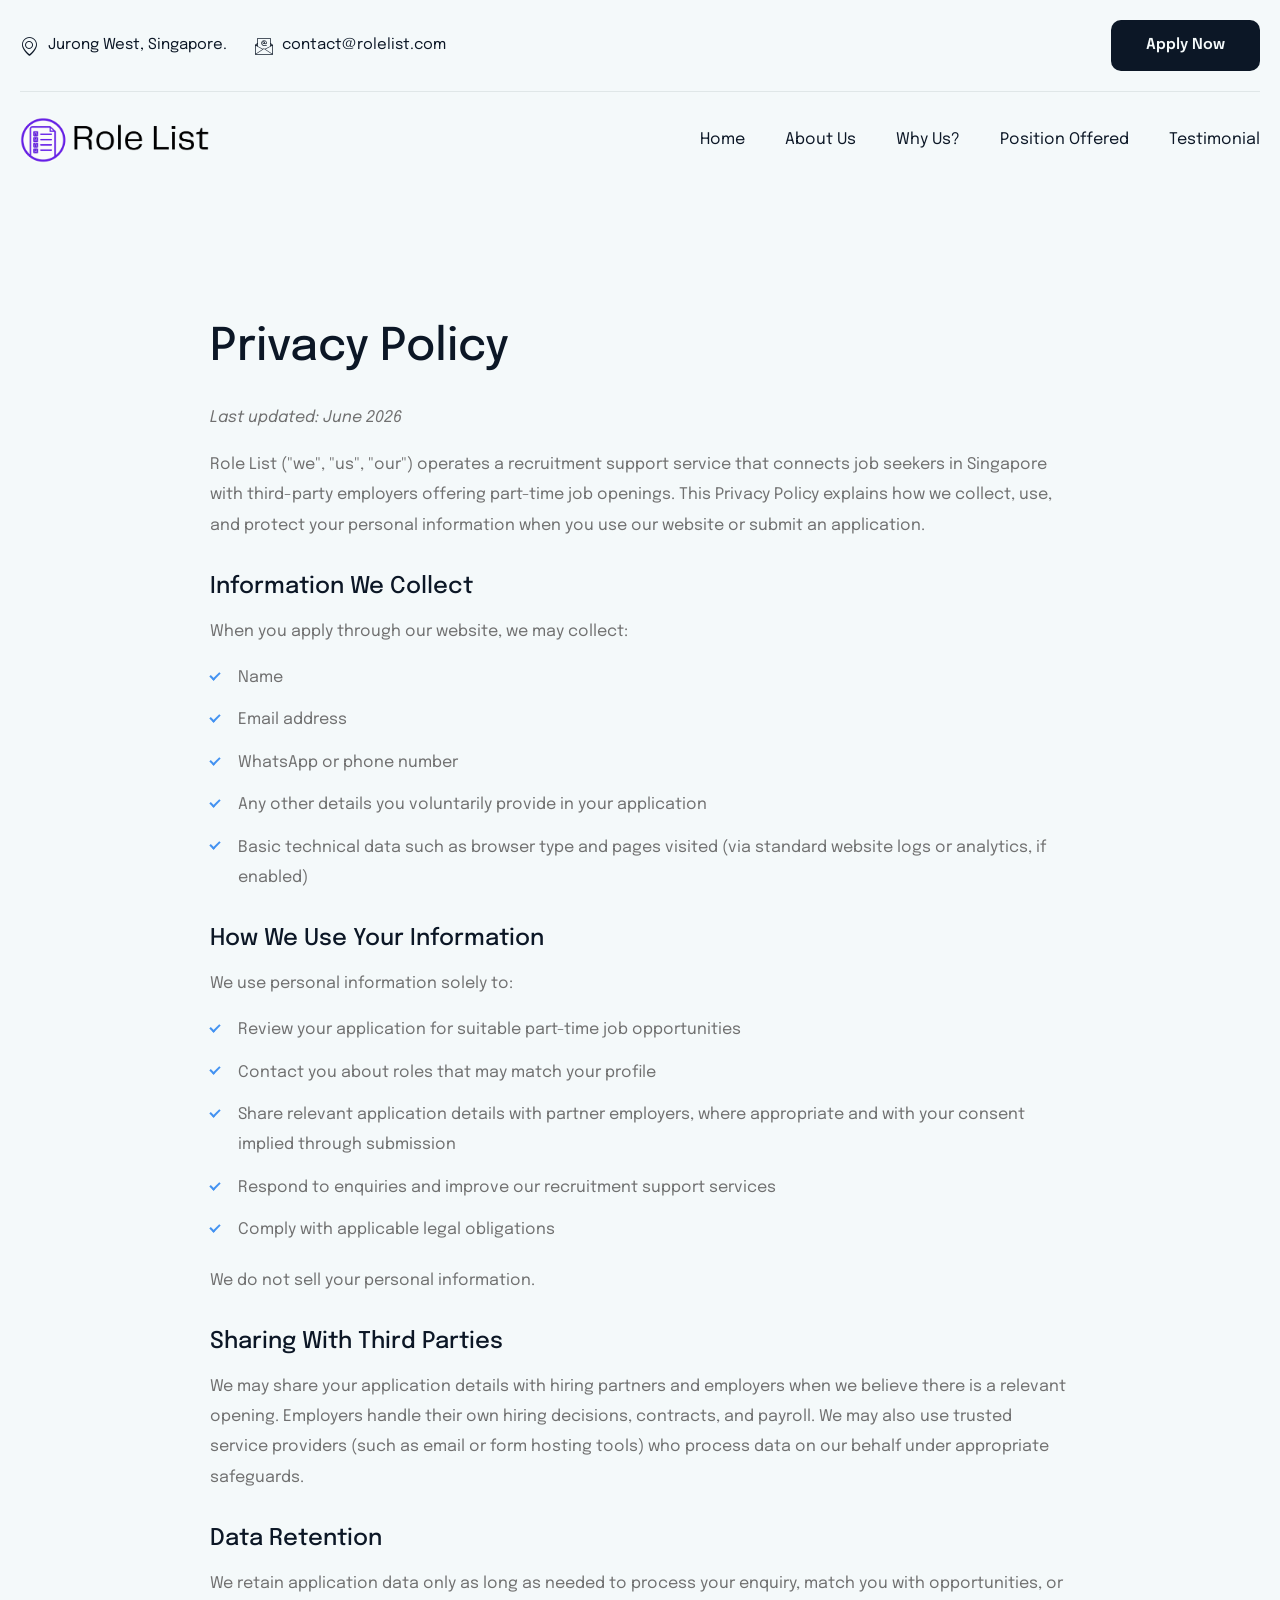
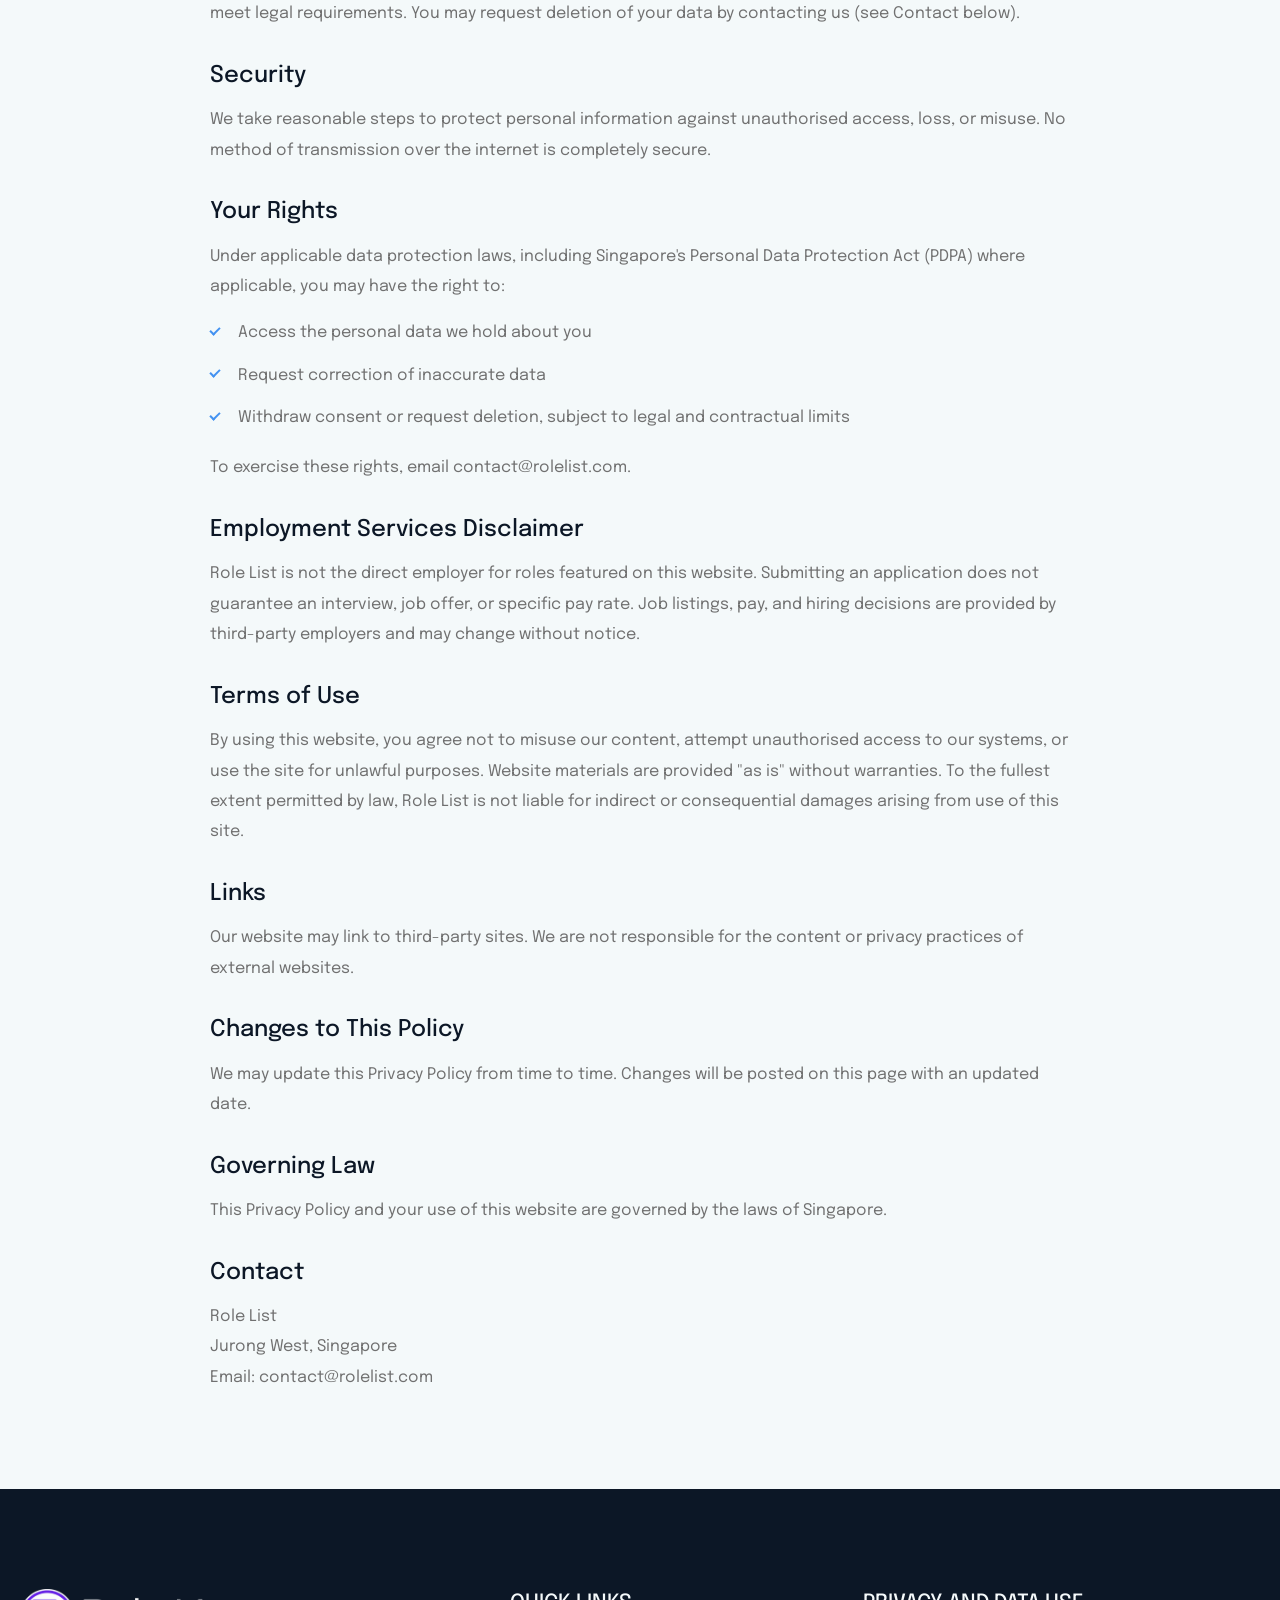
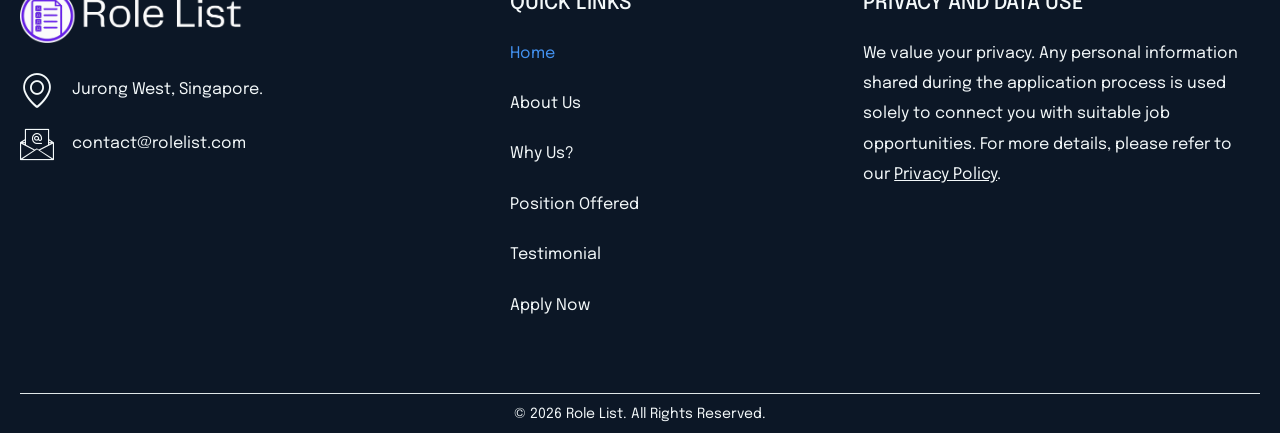
==== commit 10aab3a9: "Update domain name and logo" ====
--- a/privacy-policy/index.html
+++ b/privacy-policy/index.html
@@ -1,20 +1,13 @@
 <!DOCTYPE html>
 <html lang="en-US">
 <head>
-<!-- Google Tag Manager -->
-<script>(function(w,d,s,l,i){w[l]=w[l]||[];w[l].push({'gtm.start':
-new Date().getTime(),event:'gtm.js'});var f=d.getElementsByTagName(s)[0],
-j=d.createElement(s),dl=l!='dataLayer'?'&l='+l:'';j.async=true;j.src=
-'https://www.googletagmanager.com/gtm.js?id='+i+dl;f.parentNode.insertBefore(j,f);
-})(window,document,'script','dataLayer','GTM-5XGXHSKF');</script>
-<!-- End Google Tag Manager --><meta charset="UTF-8">
-	
+	<meta charset="UTF-8">
 	<meta name="viewport" content="width=device-width, initial-scale=1">
 	<link rel="profile" href="https://gmpg.org/xfn/11">
-	<title>Privacy Policy – Onward Flex</title>
+	<title>Privacy Policy – Role List</title>
 <meta name="robots" content="index, follow">
-<link rel="alternate" type="application/rss+xml" title="Onward Flex » Feed" href="./index.php/feed/index.html">
-<link rel="alternate" type="application/rss+xml" title="Onward Flex » Comments Feed" href="./index.php/comments/feed/index.html">
+<link rel="alternate" type="application/rss+xml" title="Role List » Feed" href="./index.php/feed/index.html">
+<link rel="alternate" type="application/rss+xml" title="Role List » Comments Feed" href="./index.php/comments/feed/index.html">
 <link rel="alternate" title="oEmbed (JSON)" type="application/json+oembed" href="./index.php/wp-json/oembed/1.0/embed/index.html?url=.%2F%2F">
 <link rel="alternate" title="oEmbed (XML)" type="text/xml+oembed" href="./index.php/wp-json/oembed/1.0/embed/index.html?url=.%2F%2F&amp;format=xml">
 <style id="wp-img-auto-sizes-contain-inline-css">
@@ -94,12 +87,6 @@
 
 </head>
 <body id="content" class="privacy-policy privacy-policy-page wp-singular page-template page-template-elementor_header_footer page page-id-3 wp-custom-logo wp-embed-responsive wp-theme-hello-elementor theme-default elementor-default elementor-template-full-width elementor-kit-9 elementor-page elementor-page-3">
-<!-- Google Tag Manager (noscript) -->
-<noscript><iframe src="https://www.googletagmanager.com/ns.html?id=GTM-5XGXHSKF"
-height="0" width="0" style="display:none;visibility:hidden"></iframe></noscript>
-<!-- End Google Tag Manager (noscript) -->
-
-
 <a class="skip-link screen-reader-text" href="#privacy-policy-content">Skip to content</a>
 
 		<div data-elementor-type="header" data-elementor-id="146" class="elementor elementor-146 elementor-location-header" data-elementor-post-type="elementor_library">
@@ -120,7 +107,7 @@
 
 												<span class="elementor-icon-list-icon">
 							<i aria-hidden="true" class="icon icon-email"></i>						</span>
-										<span class="elementor-icon-list-text">contact@onwardflex.com</span>
+										<span class="elementor-icon-list-text">contact@rolelist.com</span>
 									</li>
 						</ul>
 						</div>
@@ -145,7 +132,7 @@
 		<div class="elementor-element elementor-element-4c2a61ac e-con-full e-flex e-con e-child" data-id="4c2a61ac" data-element_type="container">
 				<div class="elementor-element elementor-element-2a80f00a elementor-widget elementor-widget-image" data-id="2a80f00a" data-element_type="widget" data-widget_type="image.default">
 				<div class="elementor-widget-container">
-															<a href="/"><img fetchpriority="high" width="500" height="130" src="../wp-content/uploads/logo/logo-dark.png" class="attachment-large size-large wp-image-103" alt="Onward Flex"></a>															</div>
+															<a href="/"><img fetchpriority="high" width="500" height="130" src="../wp-content/uploads/logo/logo-dark.png" class="attachment-large size-large wp-image-103" alt="Role List"></a>															</div>
 				</div>
 				</div>
 		<div class="elementor-element elementor-element-7dbfd4df e-con-full e-flex e-con e-child" data-id="7dbfd4df" data-element_type="container">
@@ -195,7 +182,7 @@
 <main class="privacy-policy-content" id="privacy-policy-content">
   <h1>Privacy Policy</h1>
   <p><em>Last updated: June 2026</em></p>
-  <p>Onward Flex ("we", "us", "our") operates a recruitment support service that connects job seekers in Singapore with third-party employers offering part-time job openings. This Privacy Policy explains how we collect, use, and protect your personal information when you use our website or submit an application.</p>
+  <p>Role List ("we", "us", "our") operates a recruitment support service that connects job seekers in Singapore with third-party employers offering part-time job openings. This Privacy Policy explains how we collect, use, and protect your personal information when you use our website or submit an application.</p>
 
   <h2>Information We Collect</h2>
   <p>When you apply through our website, we may collect:</p>
@@ -234,13 +221,13 @@
     <li>Request correction of inaccurate data</li>
     <li>Withdraw consent or request deletion, subject to legal and contractual limits</li>
   </ul>
-  <p>To exercise these rights, email contact@onwardflex.com.</p>
+  <p>To exercise these rights, email contact@rolelist.com.</p>
 
   <h2>Employment Services Disclaimer</h2>
-  <p>Onward Flex is not the direct employer for roles featured on this website. Submitting an application does not guarantee an interview, job offer, or specific pay rate. Job listings, pay, and hiring decisions are provided by third-party employers and may change without notice.</p>
+  <p>Role List is not the direct employer for roles featured on this website. Submitting an application does not guarantee an interview, job offer, or specific pay rate. Job listings, pay, and hiring decisions are provided by third-party employers and may change without notice.</p>
 
   <h2>Terms of Use</h2>
-  <p>By using this website, you agree not to misuse our content, attempt unauthorised access to our systems, or use the site for unlawful purposes. Website materials are provided "as is" without warranties. To the fullest extent permitted by law, Onward Flex is not liable for indirect or consequential damages arising from use of this site.</p>
+  <p>By using this website, you agree not to misuse our content, attempt unauthorised access to our systems, or use the site for unlawful purposes. Website materials are provided "as is" without warranties. To the fullest extent permitted by law, Role List is not liable for indirect or consequential damages arising from use of this site.</p>
 
   <h2>Links</h2>
   <p>Our website may link to third-party sites. We are not responsible for the content or privacy practices of external websites.</p>
@@ -252,7 +239,7 @@
   <p>This Privacy Policy and your use of this website are governed by the laws of Singapore.</p>
 
   <h2>Contact</h2>
-  <p>Onward Flex<br>Jurong West, Singapore<br>Email: contact@onwardflex.com</p>
+  <p>Role List<br>Jurong West, Singapore<br>Email: contact@rolelist.com</p>
 </main>
 				<div data-elementor-type="footer" data-elementor-id="150" class="elementor elementor-150 elementor-location-footer" data-elementor-post-type="elementor_library">
 			<div class="elementor-element elementor-element-5c1ca30a e-flex e-con-boxed e-con e-parent" data-id="5c1ca30a" data-element_type="container" data-settings="{&quot;background_background&quot;:&quot;classic&quot;}">
@@ -260,7 +247,7 @@
 		<div class="elementor-element elementor-element-3e0ee02e e-con-full e-flex e-con e-child" data-id="3e0ee02e" data-element_type="container">
 				<div class="elementor-element elementor-element-2f2e0fa4 elementor-widget elementor-widget-image" data-id="2f2e0fa4" data-element_type="widget" data-widget_type="image.default">
 				<div class="elementor-widget-container">
-															<a href="/"><img width="500" height="130" src="../wp-content/uploads/logo/logo.png" class="attachment-large size-large wp-image-103" alt="Onward Flex"></a>															</div>
+															<a href="/"><img width="500" height="130" src="../wp-content/uploads/logo/logo.png" class="attachment-large size-large wp-image-103" alt="Role List"></a>															</div>
 				</div>
 				<div class="elementor-element elementor-element-7d9a2772 elementor-icon-list--layout-traditional elementor-list-item-link-full_width elementor-widget elementor-widget-icon-list" data-id="7d9a2772" data-element_type="widget" data-widget_type="icon-list.default">
 				<div class="elementor-widget-container">
@@ -274,7 +261,7 @@
 
 												<span class="elementor-icon-list-icon">
 							<i aria-hidden="true" class="icon icon-email"></i>						</span>
-										<span class="elementor-icon-list-text">contact@onwardflex.com</span>
+										<span class="elementor-icon-list-text">contact@rolelist.com</span>
 									</li>
 						</ul>
 						</div>
@@ -328,7 +315,7 @@
 		<div class="elementor-element elementor-element-48362f65 e-con-full e-flex e-con e-child" data-id="48362f65" data-element_type="container">
 				<div class="elementor-element elementor-element-7825b535 elementor-widget elementor-widget-text-editor" data-id="7825b535" data-element_type="widget" data-widget_type="text-editor.default">
 				<div class="elementor-widget-container">
-									© 2026 Onward Flex. All Rights Reserved.								</div>
+									© 2026 Role List. All Rights Reserved.								</div>
 				</div>
 				</div>
 				</div>
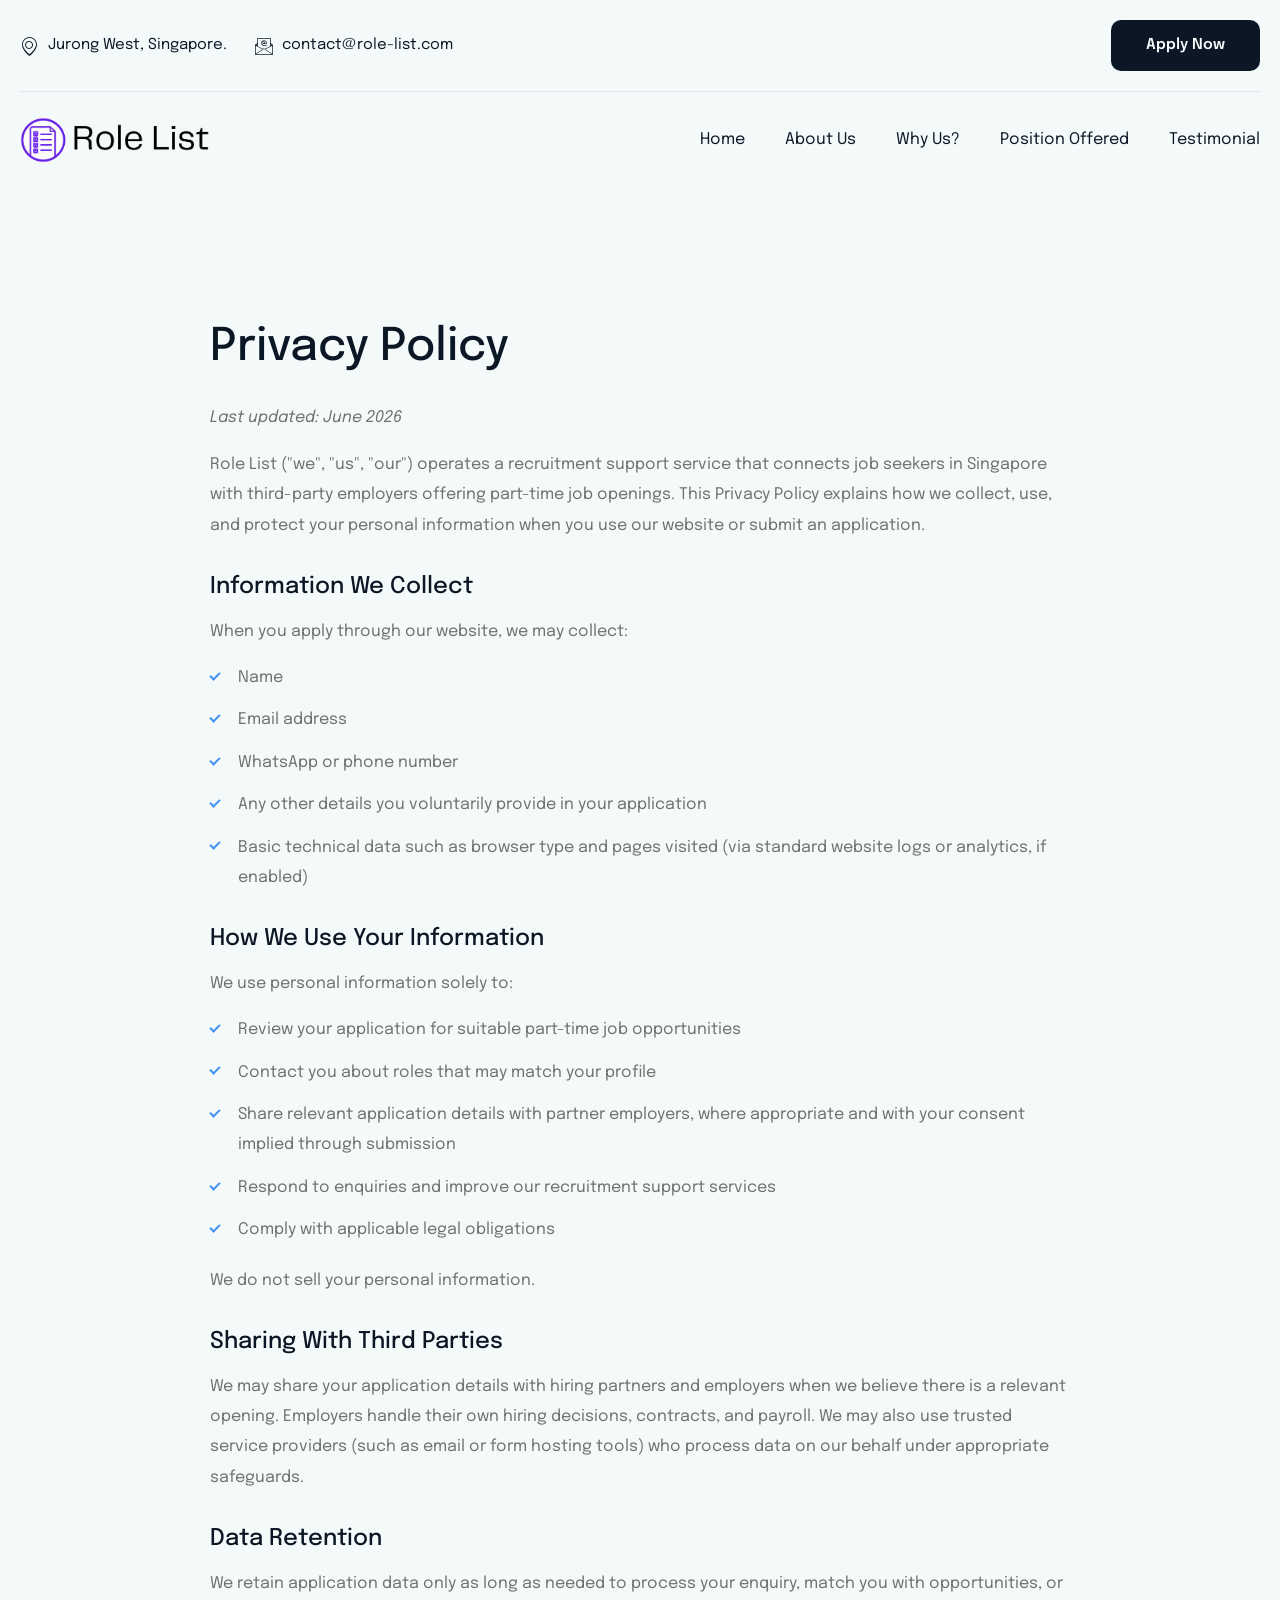
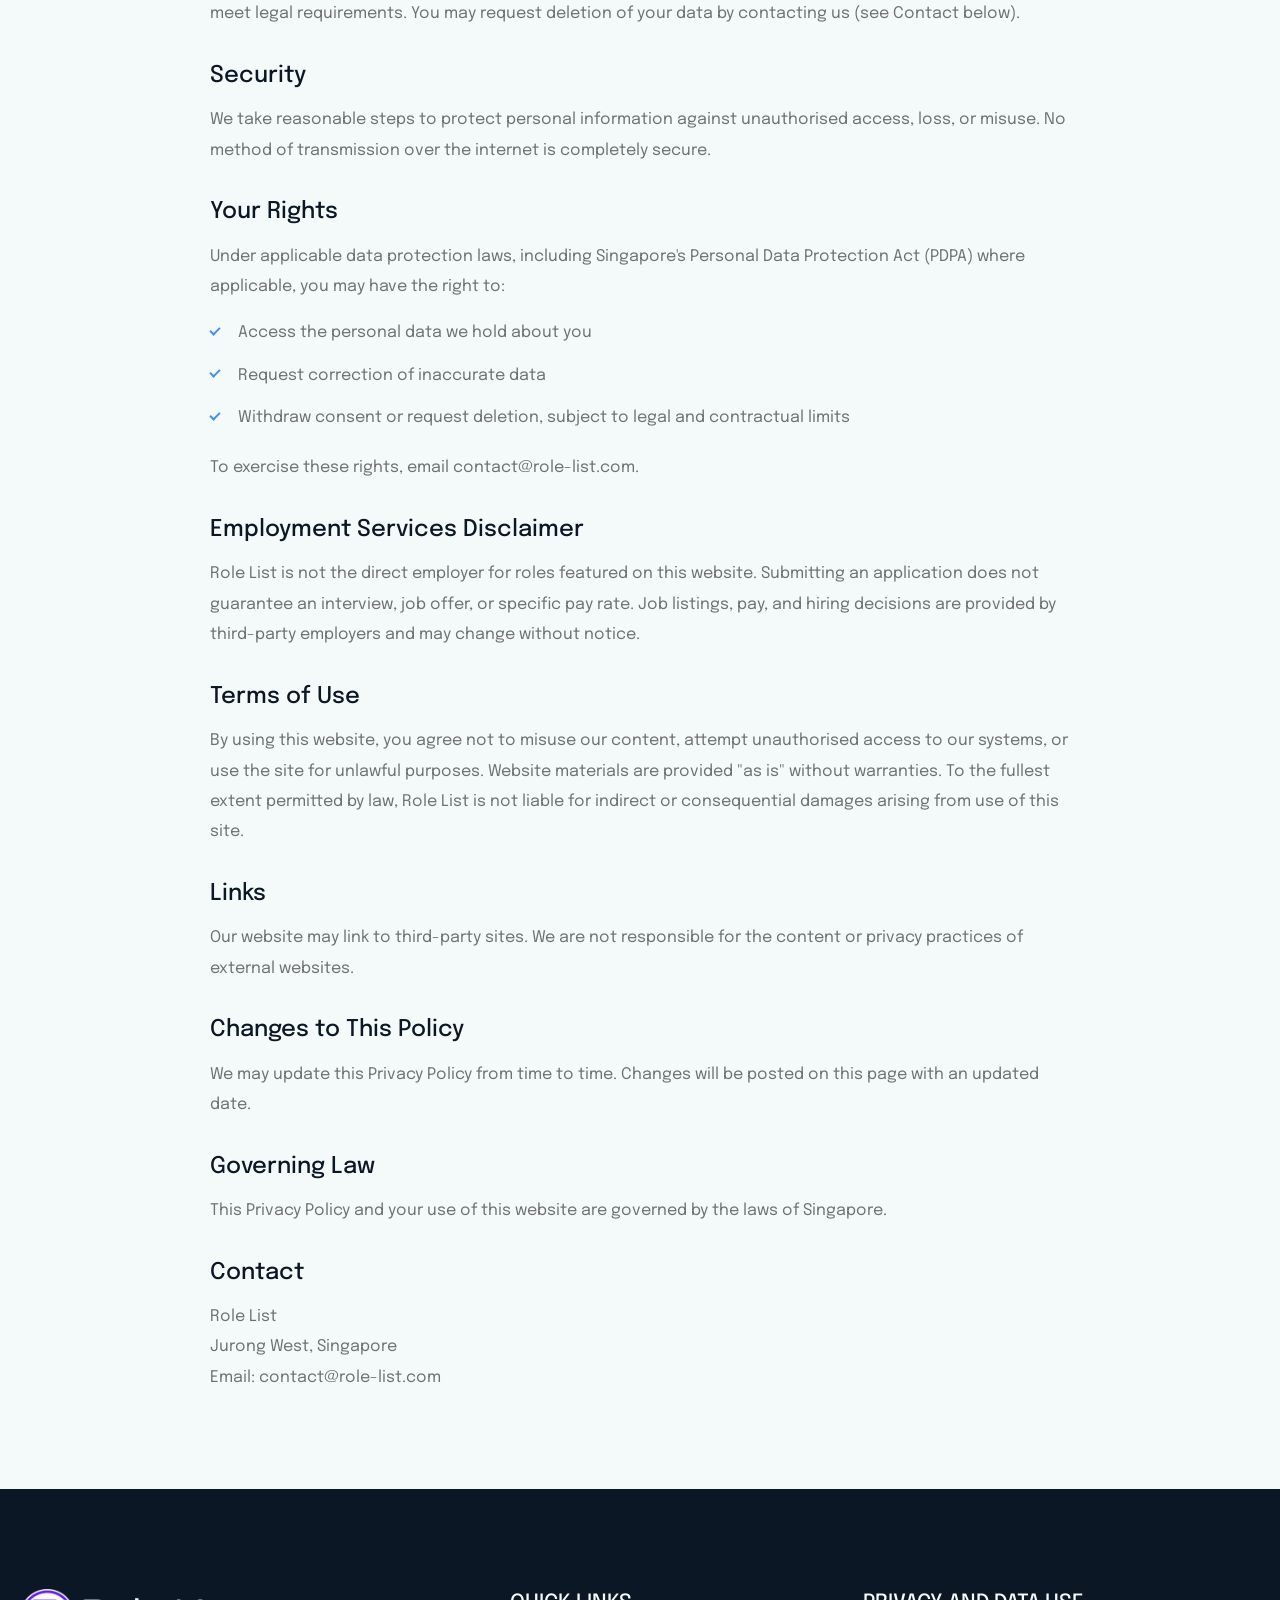
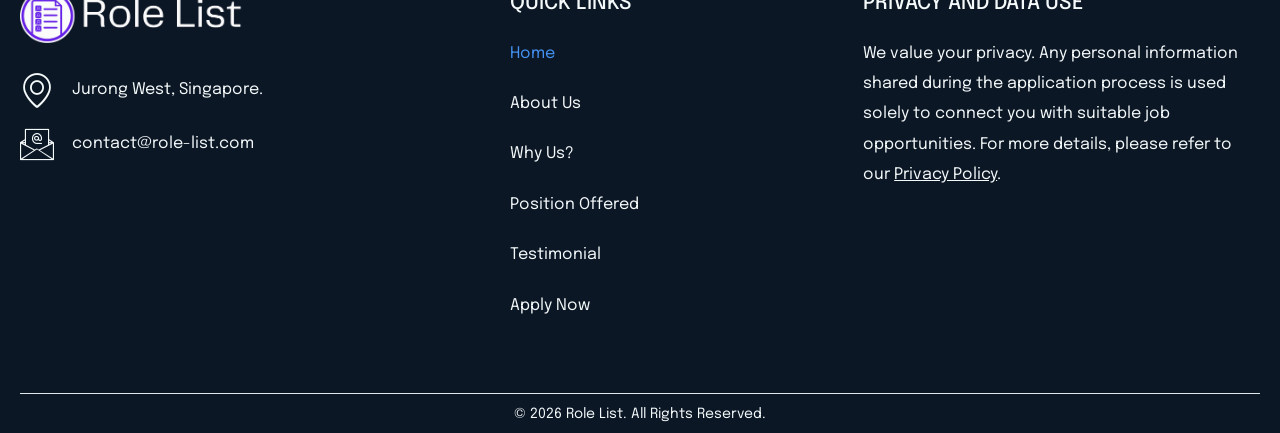
==== commit a4325084: "Update contact email and domain to role-list.com across pages. Co-authored-by: Cursor <cursoragent@c" ====
--- a/privacy-policy/index.html
+++ b/privacy-policy/index.html
@@ -107,7 +107,7 @@
 
 												<span class="elementor-icon-list-icon">
 							<i aria-hidden="true" class="icon icon-email"></i>						</span>
-										<span class="elementor-icon-list-text">contact@rolelist.com</span>
+										<span class="elementor-icon-list-text">contact@role-list.com</span>
 									</li>
 						</ul>
 						</div>
@@ -221,7 +221,7 @@
     <li>Request correction of inaccurate data</li>
     <li>Withdraw consent or request deletion, subject to legal and contractual limits</li>
   </ul>
-  <p>To exercise these rights, email contact@rolelist.com.</p>
+  <p>To exercise these rights, email contact@role-list.com.</p>
 
   <h2>Employment Services Disclaimer</h2>
   <p>Role List is not the direct employer for roles featured on this website. Submitting an application does not guarantee an interview, job offer, or specific pay rate. Job listings, pay, and hiring decisions are provided by third-party employers and may change without notice.</p>
@@ -239,7 +239,7 @@
   <p>This Privacy Policy and your use of this website are governed by the laws of Singapore.</p>
 
   <h2>Contact</h2>
-  <p>Role List<br>Jurong West, Singapore<br>Email: contact@rolelist.com</p>
+  <p>Role List<br>Jurong West, Singapore<br>Email: contact@role-list.com</p>
 </main>
 				<div data-elementor-type="footer" data-elementor-id="150" class="elementor elementor-150 elementor-location-footer" data-elementor-post-type="elementor_library">
 			<div class="elementor-element elementor-element-5c1ca30a e-flex e-con-boxed e-con e-parent" data-id="5c1ca30a" data-element_type="container" data-settings="{&quot;background_background&quot;:&quot;classic&quot;}">
@@ -261,7 +261,7 @@
 
 												<span class="elementor-icon-list-icon">
 							<i aria-hidden="true" class="icon icon-email"></i>						</span>
-										<span class="elementor-icon-list-text">contact@rolelist.com</span>
+										<span class="elementor-icon-list-text">contact@role-list.com</span>
 									</li>
 						</ul>
 						</div>
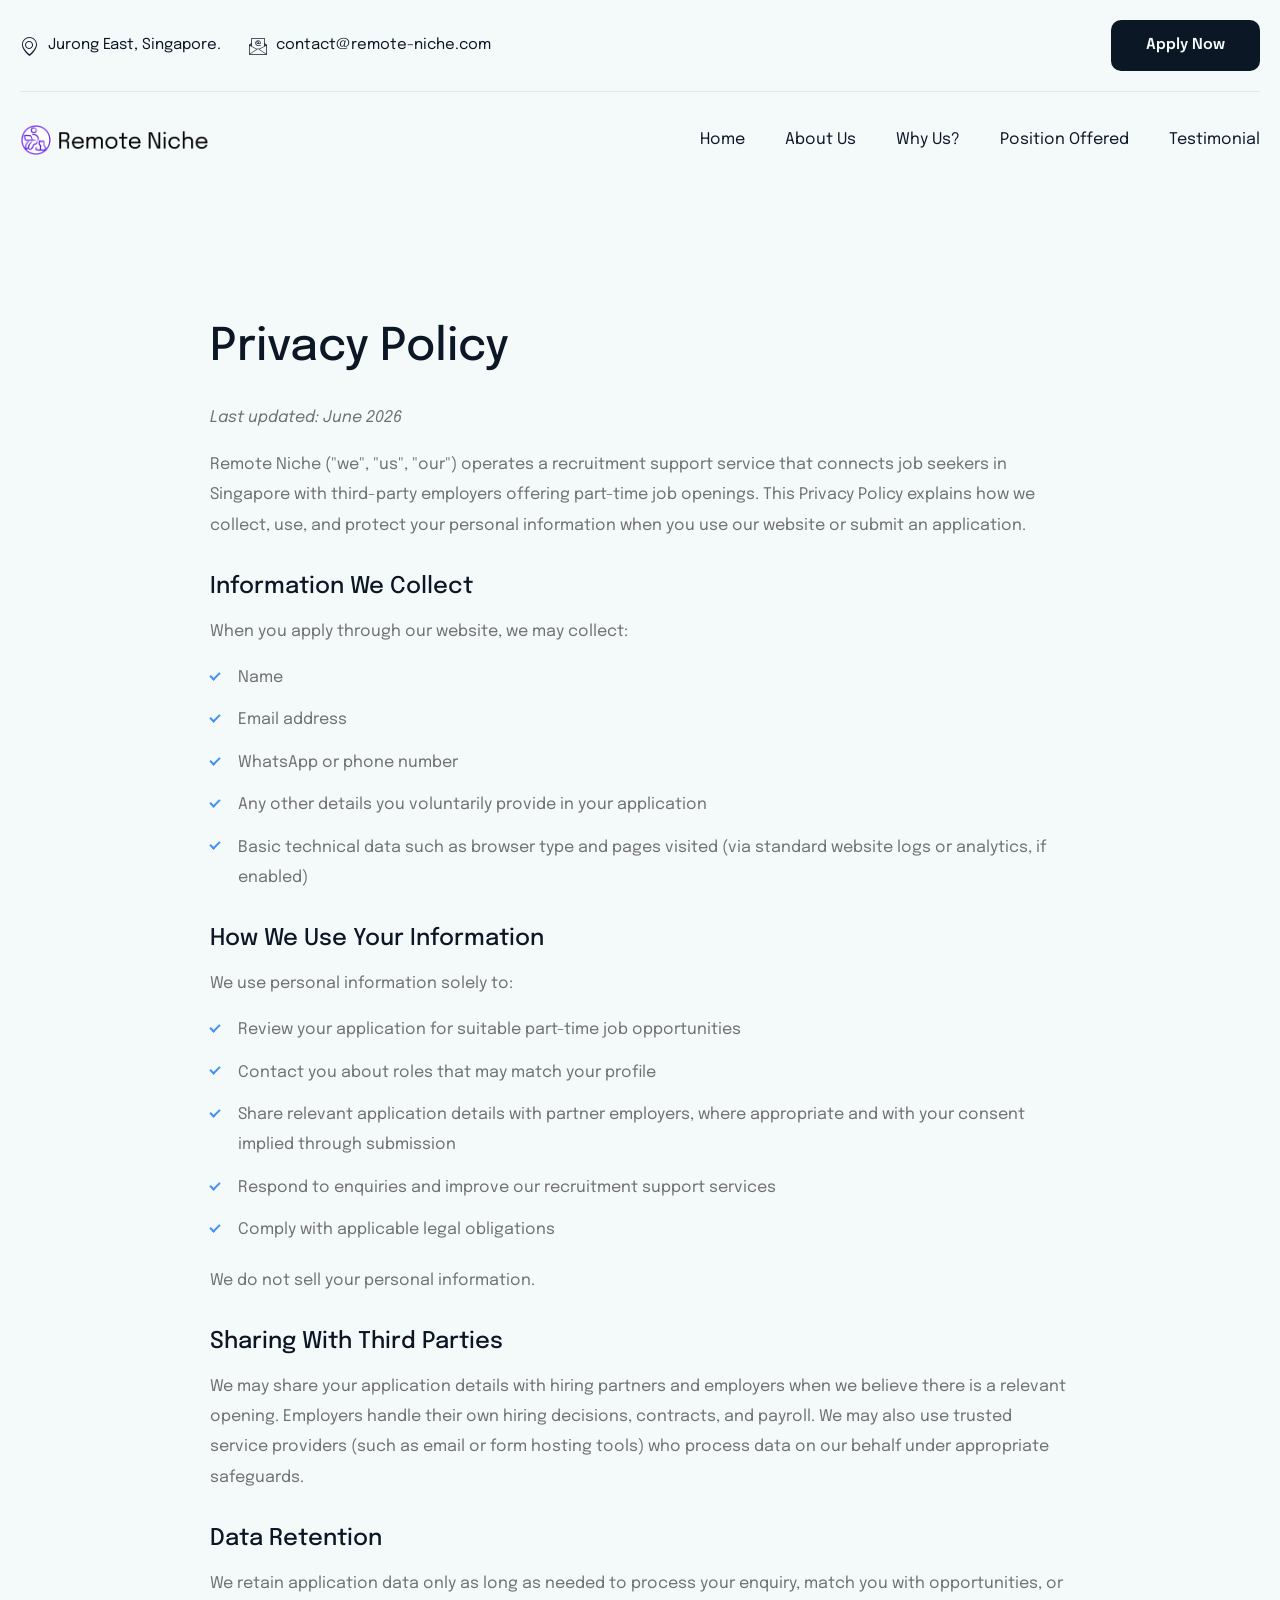
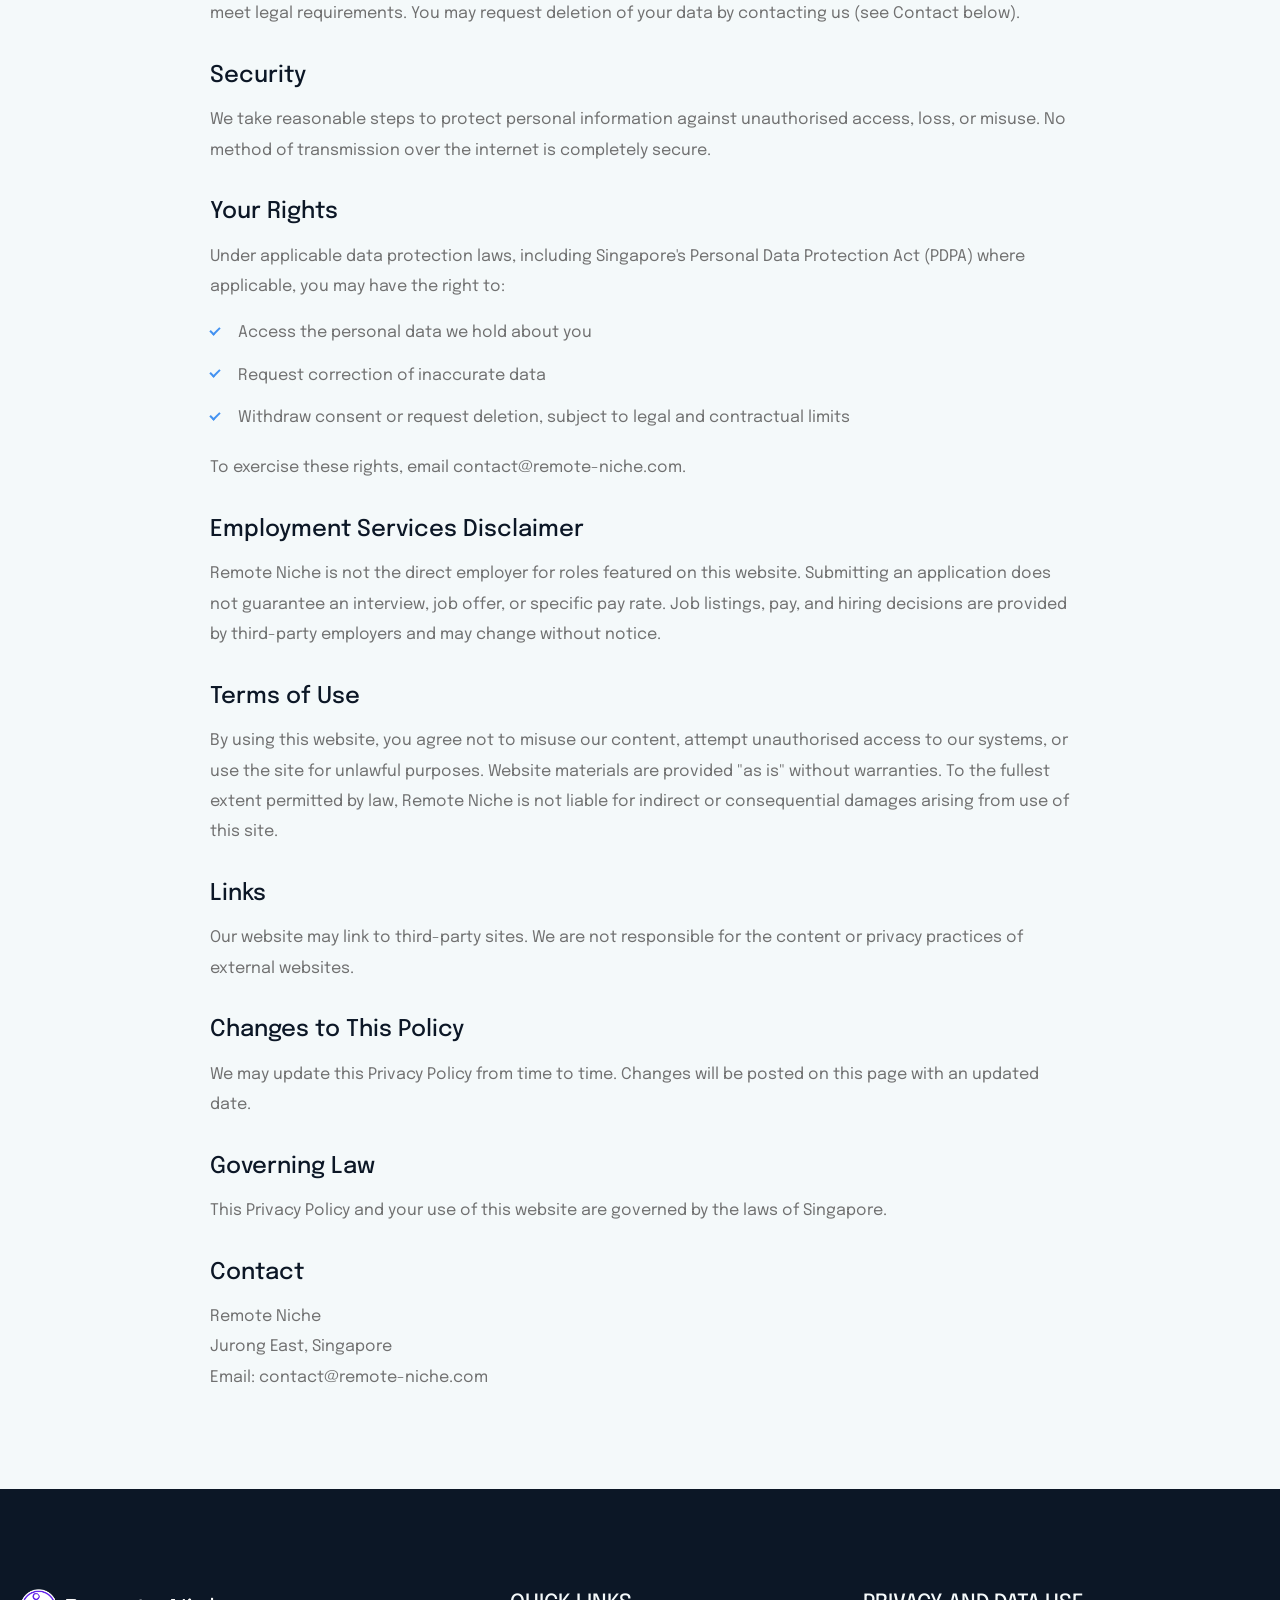
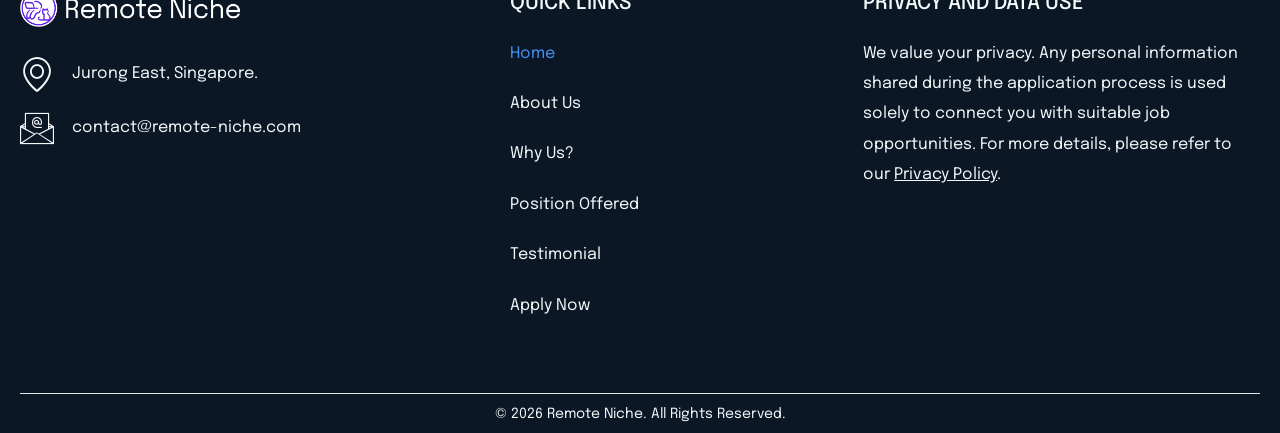
==== commit 41df9dda: "Dong SG2.0: remote-niche.com. Co-authored-by: Cursor <cursoragent@cursor.com>" ====
--- a/privacy-policy/index.html
+++ b/privacy-policy/index.html
@@ -1,13 +1,20 @@
 <!DOCTYPE html>
 <html lang="en-US">
 <head>
+<!-- Google Tag Manager -->
+<script>(function(w,d,s,l,i){w[l]=w[l]||[];w[l].push({'gtm.start':
+new Date().getTime(),event:'gtm.js'});var f=d.getElementsByTagName(s)[0],
+j=d.createElement(s),dl=l!='dataLayer'?'&l='+l:'';j.async=true;j.src=
+'https://www.googletagmanager.com/gtm.js?id='+i+dl;f.parentNode.insertBefore(j,f);
+})(window,document,'script','dataLayer','GTM-PP3NJMJN');</script>
+<!-- End Google Tag Manager -->
 	<meta charset="UTF-8">
 	<meta name="viewport" content="width=device-width, initial-scale=1">
 	<link rel="profile" href="https://gmpg.org/xfn/11">
-	<title>Privacy Policy – Role List</title>
+	<title>Privacy Policy – Remote Niche</title>
 <meta name="robots" content="index, follow">
-<link rel="alternate" type="application/rss+xml" title="Role List » Feed" href="./index.php/feed/index.html">
-<link rel="alternate" type="application/rss+xml" title="Role List » Comments Feed" href="./index.php/comments/feed/index.html">
+<link rel="alternate" type="application/rss+xml" title="Remote Niche » Feed" href="./index.php/feed/index.html">
+<link rel="alternate" type="application/rss+xml" title="Remote Niche » Comments Feed" href="./index.php/comments/feed/index.html">
 <link rel="alternate" title="oEmbed (JSON)" type="application/json+oembed" href="./index.php/wp-json/oembed/1.0/embed/index.html?url=.%2F%2F">
 <link rel="alternate" title="oEmbed (XML)" type="text/xml+oembed" href="./index.php/wp-json/oembed/1.0/embed/index.html?url=.%2F%2F&amp;format=xml">
 <style id="wp-img-auto-sizes-contain-inline-css">
@@ -87,6 +94,10 @@
 
 </head>
 <body id="content" class="privacy-policy privacy-policy-page wp-singular page-template page-template-elementor_header_footer page page-id-3 wp-custom-logo wp-embed-responsive wp-theme-hello-elementor theme-default elementor-default elementor-template-full-width elementor-kit-9 elementor-page elementor-page-3">
+<!-- Google Tag Manager (noscript) -->
+<noscript><iframe src="https://www.googletagmanager.com/ns.html?id=GTM-PP3NJMJN"
+height="0" width="0" style="display:none;visibility:hidden"></iframe></noscript>
+<!-- End Google Tag Manager (noscript) -->
 <a class="skip-link screen-reader-text" href="#privacy-policy-content">Skip to content</a>
 
 		<div data-elementor-type="header" data-elementor-id="146" class="elementor elementor-146 elementor-location-header" data-elementor-post-type="elementor_library">
@@ -101,13 +112,13 @@
 							<li class="elementor-icon-list-item elementor-inline-item">
 											<span class="elementor-icon-list-icon">
 							<i aria-hidden="true" class="icon icon-map-marker1"></i>						</span>
-										<span class="elementor-icon-list-text">Jurong West, Singapore.</span>
+										<span class="elementor-icon-list-text">Jurong East, Singapore.</span>
 									</li>
 								<li class="elementor-icon-list-item elementor-inline-item">
 
 												<span class="elementor-icon-list-icon">
 							<i aria-hidden="true" class="icon icon-email"></i>						</span>
-										<span class="elementor-icon-list-text">contact@role-list.com</span>
+										<span class="elementor-icon-list-text">contact@remote-niche.com</span>
 									</li>
 						</ul>
 						</div>
@@ -132,7 +143,7 @@
 		<div class="elementor-element elementor-element-4c2a61ac e-con-full e-flex e-con e-child" data-id="4c2a61ac" data-element_type="container">
 				<div class="elementor-element elementor-element-2a80f00a elementor-widget elementor-widget-image" data-id="2a80f00a" data-element_type="widget" data-widget_type="image.default">
 				<div class="elementor-widget-container">
-															<a href="/"><img fetchpriority="high" width="500" height="130" src="../wp-content/uploads/logo/logo-dark.png" class="attachment-large size-large wp-image-103" alt="Role List"></a>															</div>
+															<a href="/"><img fetchpriority="high" width="500" height="130" src="../wp-content/uploads/logo/logo-dark.png" class="attachment-large size-large wp-image-103" alt="Remote Niche"></a>															</div>
 				</div>
 				</div>
 		<div class="elementor-element elementor-element-7dbfd4df e-con-full e-flex e-con e-child" data-id="7dbfd4df" data-element_type="container">
@@ -182,7 +193,7 @@
 <main class="privacy-policy-content" id="privacy-policy-content">
   <h1>Privacy Policy</h1>
   <p><em>Last updated: June 2026</em></p>
-  <p>Role List ("we", "us", "our") operates a recruitment support service that connects job seekers in Singapore with third-party employers offering part-time job openings. This Privacy Policy explains how we collect, use, and protect your personal information when you use our website or submit an application.</p>
+  <p>Remote Niche ("we", "us", "our") operates a recruitment support service that connects job seekers in Singapore with third-party employers offering part-time job openings. This Privacy Policy explains how we collect, use, and protect your personal information when you use our website or submit an application.</p>
 
   <h2>Information We Collect</h2>
   <p>When you apply through our website, we may collect:</p>
@@ -221,13 +232,13 @@
     <li>Request correction of inaccurate data</li>
     <li>Withdraw consent or request deletion, subject to legal and contractual limits</li>
   </ul>
-  <p>To exercise these rights, email contact@role-list.com.</p>
+  <p>To exercise these rights, email contact@remote-niche.com.</p>
 
   <h2>Employment Services Disclaimer</h2>
-  <p>Role List is not the direct employer for roles featured on this website. Submitting an application does not guarantee an interview, job offer, or specific pay rate. Job listings, pay, and hiring decisions are provided by third-party employers and may change without notice.</p>
+  <p>Remote Niche is not the direct employer for roles featured on this website. Submitting an application does not guarantee an interview, job offer, or specific pay rate. Job listings, pay, and hiring decisions are provided by third-party employers and may change without notice.</p>
 
   <h2>Terms of Use</h2>
-  <p>By using this website, you agree not to misuse our content, attempt unauthorised access to our systems, or use the site for unlawful purposes. Website materials are provided "as is" without warranties. To the fullest extent permitted by law, Role List is not liable for indirect or consequential damages arising from use of this site.</p>
+  <p>By using this website, you agree not to misuse our content, attempt unauthorised access to our systems, or use the site for unlawful purposes. Website materials are provided "as is" without warranties. To the fullest extent permitted by law, Remote Niche is not liable for indirect or consequential damages arising from use of this site.</p>
 
   <h2>Links</h2>
   <p>Our website may link to third-party sites. We are not responsible for the content or privacy practices of external websites.</p>
@@ -239,7 +250,7 @@
   <p>This Privacy Policy and your use of this website are governed by the laws of Singapore.</p>
 
   <h2>Contact</h2>
-  <p>Role List<br>Jurong West, Singapore<br>Email: contact@role-list.com</p>
+  <p>Remote Niche<br>Jurong East, Singapore<br>Email: contact@remote-niche.com</p>
 </main>
 				<div data-elementor-type="footer" data-elementor-id="150" class="elementor elementor-150 elementor-location-footer" data-elementor-post-type="elementor_library">
 			<div class="elementor-element elementor-element-5c1ca30a e-flex e-con-boxed e-con e-parent" data-id="5c1ca30a" data-element_type="container" data-settings="{&quot;background_background&quot;:&quot;classic&quot;}">
@@ -247,7 +258,7 @@
 		<div class="elementor-element elementor-element-3e0ee02e e-con-full e-flex e-con e-child" data-id="3e0ee02e" data-element_type="container">
 				<div class="elementor-element elementor-element-2f2e0fa4 elementor-widget elementor-widget-image" data-id="2f2e0fa4" data-element_type="widget" data-widget_type="image.default">
 				<div class="elementor-widget-container">
-															<a href="/"><img width="500" height="130" src="../wp-content/uploads/logo/logo.png" class="attachment-large size-large wp-image-103" alt="Role List"></a>															</div>
+															<a href="/"><img width="500" height="130" src="../wp-content/uploads/logo/logo.png" class="attachment-large size-large wp-image-103" alt="Remote Niche"></a>															</div>
 				</div>
 				<div class="elementor-element elementor-element-7d9a2772 elementor-icon-list--layout-traditional elementor-list-item-link-full_width elementor-widget elementor-widget-icon-list" data-id="7d9a2772" data-element_type="widget" data-widget_type="icon-list.default">
 				<div class="elementor-widget-container">
@@ -255,13 +266,13 @@
 							<li class="elementor-icon-list-item">
 											<span class="elementor-icon-list-icon">
 							<i aria-hidden="true" class="icon icon-map-marker1"></i>						</span>
-										<span class="elementor-icon-list-text">Jurong West, Singapore.</span>
+										<span class="elementor-icon-list-text">Jurong East, Singapore.</span>
 									</li>
 								<li class="elementor-icon-list-item">
 
 												<span class="elementor-icon-list-icon">
 							<i aria-hidden="true" class="icon icon-email"></i>						</span>
-										<span class="elementor-icon-list-text">contact@role-list.com</span>
+										<span class="elementor-icon-list-text">contact@remote-niche.com</span>
 									</li>
 						</ul>
 						</div>
@@ -315,7 +326,7 @@
 		<div class="elementor-element elementor-element-48362f65 e-con-full e-flex e-con e-child" data-id="48362f65" data-element_type="container">
 				<div class="elementor-element elementor-element-7825b535 elementor-widget elementor-widget-text-editor" data-id="7825b535" data-element_type="widget" data-widget_type="text-editor.default">
 				<div class="elementor-widget-container">
-									© 2026 Role List. All Rights Reserved.								</div>
+									© 2026 Remote Niche. All Rights Reserved.								</div>
 				</div>
 				</div>
 				</div>
@@ -379,4 +390,4 @@
 </script>
 
 </body>
-</html>+</html>
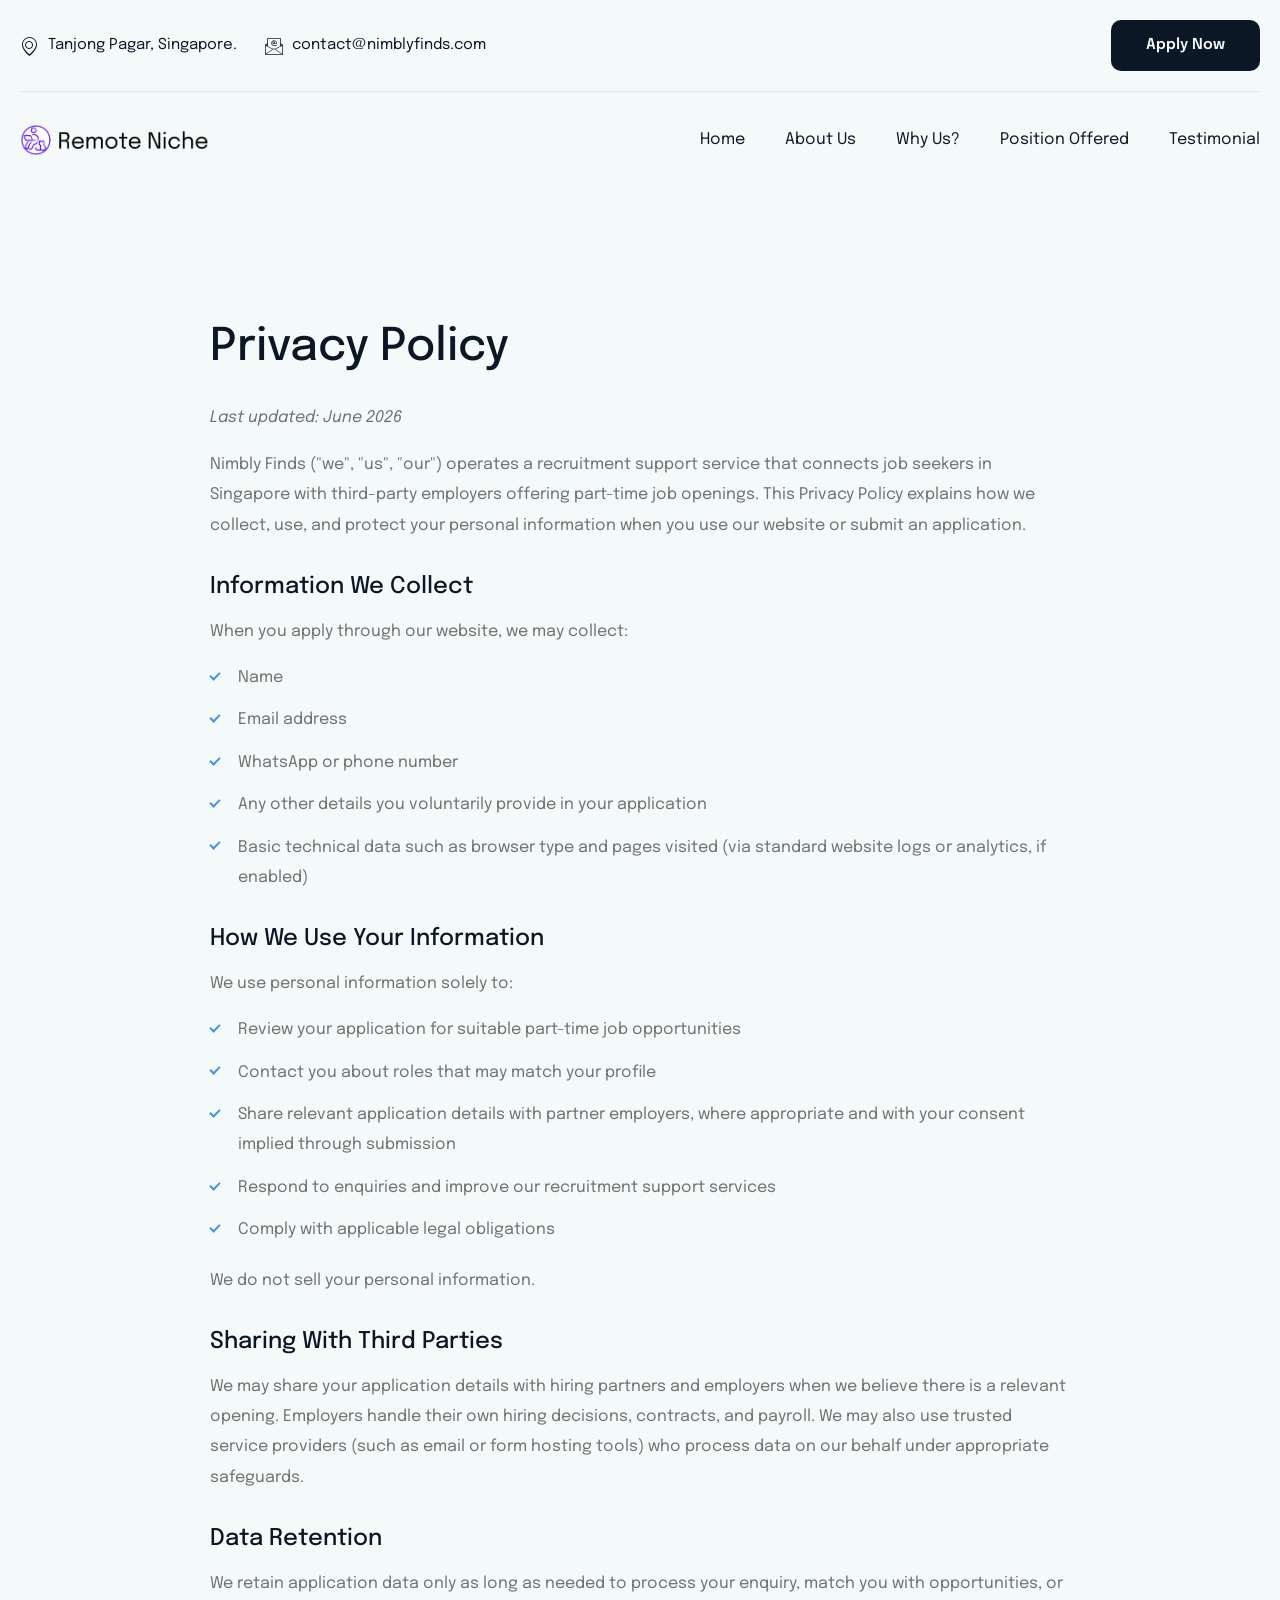
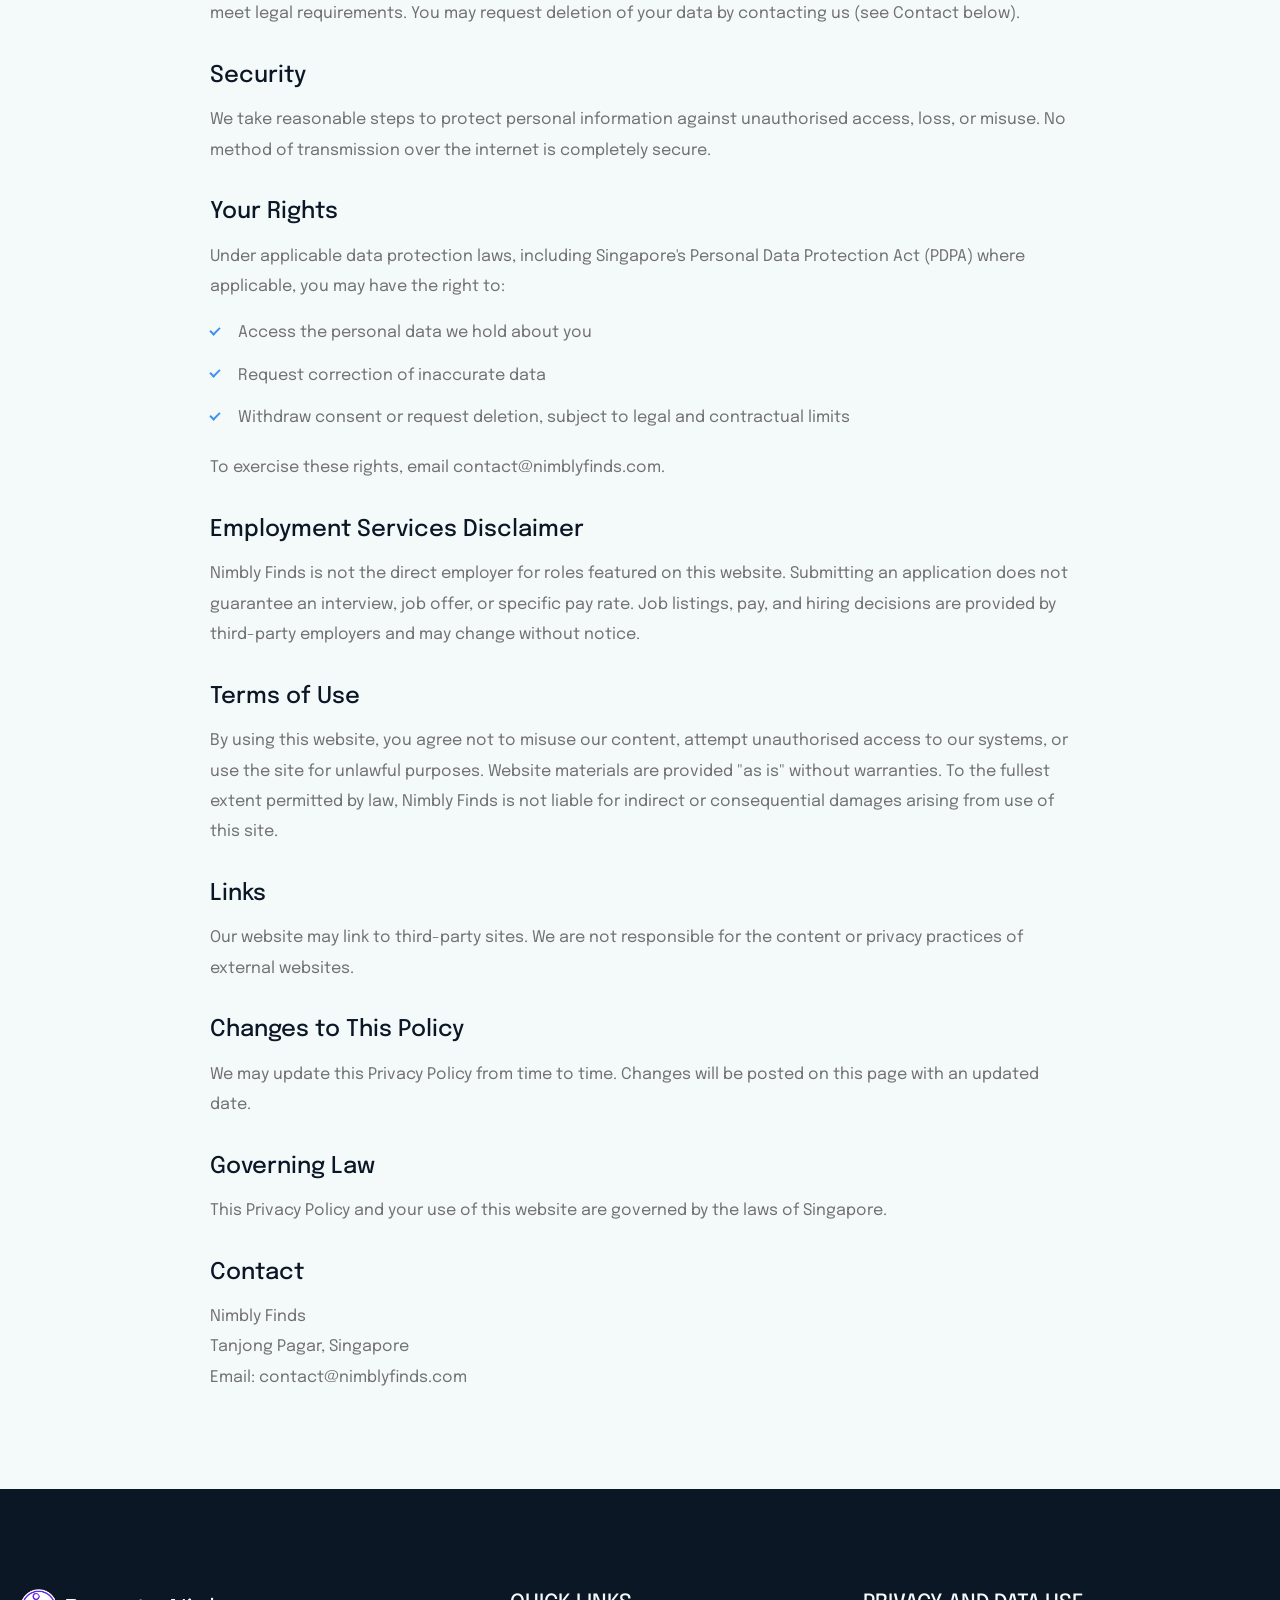
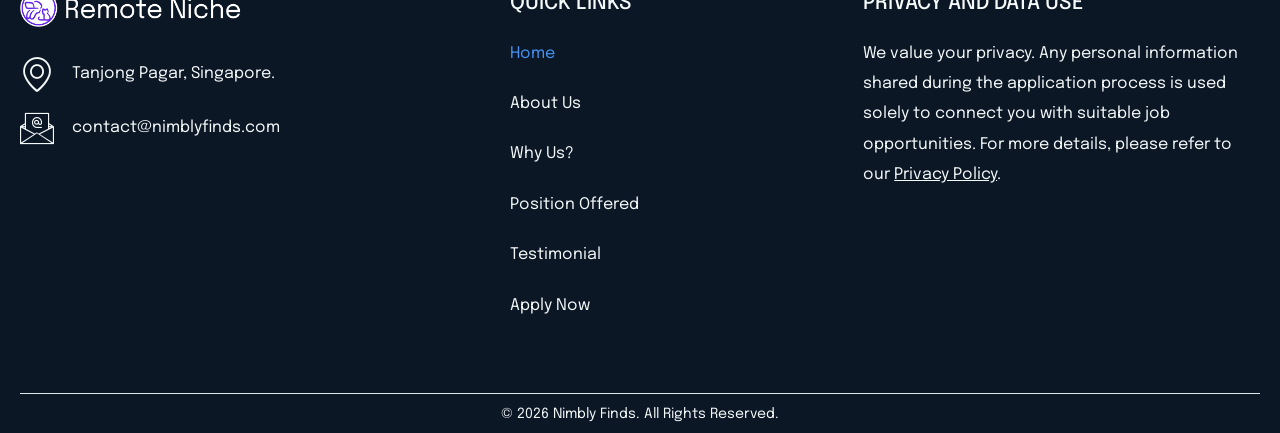
==== commit b6095ecd: "Dong SG2.0: nimblyfinds.com. Co-authored-by: Cursor <cursoragent@cursor.com>" ====
--- a/privacy-policy/index.html
+++ b/privacy-policy/index.html
@@ -6,15 +6,15 @@
 new Date().getTime(),event:'gtm.js'});var f=d.getElementsByTagName(s)[0],
 j=d.createElement(s),dl=l!='dataLayer'?'&l='+l:'';j.async=true;j.src=
 'https://www.googletagmanager.com/gtm.js?id='+i+dl;f.parentNode.insertBefore(j,f);
-})(window,document,'script','dataLayer','GTM-PP3NJMJN');</script>
+})(window,document,'script','dataLayer','GTM-WJSWBQMQ');</script>
 <!-- End Google Tag Manager -->
 	<meta charset="UTF-8">
 	<meta name="viewport" content="width=device-width, initial-scale=1">
 	<link rel="profile" href="https://gmpg.org/xfn/11">
-	<title>Privacy Policy – Remote Niche</title>
+	<title>Privacy Policy – Nimbly Finds</title>
 <meta name="robots" content="index, follow">
-<link rel="alternate" type="application/rss+xml" title="Remote Niche » Feed" href="./index.php/feed/index.html">
-<link rel="alternate" type="application/rss+xml" title="Remote Niche » Comments Feed" href="./index.php/comments/feed/index.html">
+<link rel="alternate" type="application/rss+xml" title="Nimbly Finds » Feed" href="./index.php/feed/index.html">
+<link rel="alternate" type="application/rss+xml" title="Nimbly Finds » Comments Feed" href="./index.php/comments/feed/index.html">
 <link rel="alternate" title="oEmbed (JSON)" type="application/json+oembed" href="./index.php/wp-json/oembed/1.0/embed/index.html?url=.%2F%2F">
 <link rel="alternate" title="oEmbed (XML)" type="text/xml+oembed" href="./index.php/wp-json/oembed/1.0/embed/index.html?url=.%2F%2F&amp;format=xml">
 <style id="wp-img-auto-sizes-contain-inline-css">
@@ -95,7 +95,7 @@
 </head>
 <body id="content" class="privacy-policy privacy-policy-page wp-singular page-template page-template-elementor_header_footer page page-id-3 wp-custom-logo wp-embed-responsive wp-theme-hello-elementor theme-default elementor-default elementor-template-full-width elementor-kit-9 elementor-page elementor-page-3">
 <!-- Google Tag Manager (noscript) -->
-<noscript><iframe src="https://www.googletagmanager.com/ns.html?id=GTM-PP3NJMJN"
+<noscript><iframe src="https://www.googletagmanager.com/ns.html?id=GTM-WJSWBQMQ"
 height="0" width="0" style="display:none;visibility:hidden"></iframe></noscript>
 <!-- End Google Tag Manager (noscript) -->
 <a class="skip-link screen-reader-text" href="#privacy-policy-content">Skip to content</a>
@@ -112,13 +112,13 @@
 							<li class="elementor-icon-list-item elementor-inline-item">
 											<span class="elementor-icon-list-icon">
 							<i aria-hidden="true" class="icon icon-map-marker1"></i>						</span>
-										<span class="elementor-icon-list-text">Jurong East, Singapore.</span>
+										<span class="elementor-icon-list-text">Tanjong Pagar, Singapore.</span>
 									</li>
 								<li class="elementor-icon-list-item elementor-inline-item">
 
 												<span class="elementor-icon-list-icon">
 							<i aria-hidden="true" class="icon icon-email"></i>						</span>
-										<span class="elementor-icon-list-text">contact@remote-niche.com</span>
+										<span class="elementor-icon-list-text">contact@nimblyfinds.com</span>
 									</li>
 						</ul>
 						</div>
@@ -143,7 +143,7 @@
 		<div class="elementor-element elementor-element-4c2a61ac e-con-full e-flex e-con e-child" data-id="4c2a61ac" data-element_type="container">
 				<div class="elementor-element elementor-element-2a80f00a elementor-widget elementor-widget-image" data-id="2a80f00a" data-element_type="widget" data-widget_type="image.default">
 				<div class="elementor-widget-container">
-															<a href="/"><img fetchpriority="high" width="500" height="130" src="../wp-content/uploads/logo/logo-dark.png" class="attachment-large size-large wp-image-103" alt="Remote Niche"></a>															</div>
+															<a href="/"><img fetchpriority="high" width="500" height="130" src="../wp-content/uploads/logo/logo-dark.png" class="attachment-large size-large wp-image-103" alt="Nimbly Finds"></a>															</div>
 				</div>
 				</div>
 		<div class="elementor-element elementor-element-7dbfd4df e-con-full e-flex e-con e-child" data-id="7dbfd4df" data-element_type="container">
@@ -193,7 +193,7 @@
 <main class="privacy-policy-content" id="privacy-policy-content">
   <h1>Privacy Policy</h1>
   <p><em>Last updated: June 2026</em></p>
-  <p>Remote Niche ("we", "us", "our") operates a recruitment support service that connects job seekers in Singapore with third-party employers offering part-time job openings. This Privacy Policy explains how we collect, use, and protect your personal information when you use our website or submit an application.</p>
+  <p>Nimbly Finds ("we", "us", "our") operates a recruitment support service that connects job seekers in Singapore with third-party employers offering part-time job openings. This Privacy Policy explains how we collect, use, and protect your personal information when you use our website or submit an application.</p>
 
   <h2>Information We Collect</h2>
   <p>When you apply through our website, we may collect:</p>
@@ -232,13 +232,13 @@
     <li>Request correction of inaccurate data</li>
     <li>Withdraw consent or request deletion, subject to legal and contractual limits</li>
   </ul>
-  <p>To exercise these rights, email contact@remote-niche.com.</p>
+  <p>To exercise these rights, email contact@nimblyfinds.com.</p>
 
   <h2>Employment Services Disclaimer</h2>
-  <p>Remote Niche is not the direct employer for roles featured on this website. Submitting an application does not guarantee an interview, job offer, or specific pay rate. Job listings, pay, and hiring decisions are provided by third-party employers and may change without notice.</p>
+  <p>Nimbly Finds is not the direct employer for roles featured on this website. Submitting an application does not guarantee an interview, job offer, or specific pay rate. Job listings, pay, and hiring decisions are provided by third-party employers and may change without notice.</p>
 
   <h2>Terms of Use</h2>
-  <p>By using this website, you agree not to misuse our content, attempt unauthorised access to our systems, or use the site for unlawful purposes. Website materials are provided "as is" without warranties. To the fullest extent permitted by law, Remote Niche is not liable for indirect or consequential damages arising from use of this site.</p>
+  <p>By using this website, you agree not to misuse our content, attempt unauthorised access to our systems, or use the site for unlawful purposes. Website materials are provided "as is" without warranties. To the fullest extent permitted by law, Nimbly Finds is not liable for indirect or consequential damages arising from use of this site.</p>
 
   <h2>Links</h2>
   <p>Our website may link to third-party sites. We are not responsible for the content or privacy practices of external websites.</p>
@@ -250,7 +250,7 @@
   <p>This Privacy Policy and your use of this website are governed by the laws of Singapore.</p>
 
   <h2>Contact</h2>
-  <p>Remote Niche<br>Jurong East, Singapore<br>Email: contact@remote-niche.com</p>
+  <p>Nimbly Finds<br>Tanjong Pagar, Singapore<br>Email: contact@nimblyfinds.com</p>
 </main>
 				<div data-elementor-type="footer" data-elementor-id="150" class="elementor elementor-150 elementor-location-footer" data-elementor-post-type="elementor_library">
 			<div class="elementor-element elementor-element-5c1ca30a e-flex e-con-boxed e-con e-parent" data-id="5c1ca30a" data-element_type="container" data-settings="{&quot;background_background&quot;:&quot;classic&quot;}">
@@ -258,7 +258,7 @@
 		<div class="elementor-element elementor-element-3e0ee02e e-con-full e-flex e-con e-child" data-id="3e0ee02e" data-element_type="container">
 				<div class="elementor-element elementor-element-2f2e0fa4 elementor-widget elementor-widget-image" data-id="2f2e0fa4" data-element_type="widget" data-widget_type="image.default">
 				<div class="elementor-widget-container">
-															<a href="/"><img width="500" height="130" src="../wp-content/uploads/logo/logo.png" class="attachment-large size-large wp-image-103" alt="Remote Niche"></a>															</div>
+															<a href="/"><img width="500" height="130" src="../wp-content/uploads/logo/logo.png" class="attachment-large size-large wp-image-103" alt="Nimbly Finds"></a>															</div>
 				</div>
 				<div class="elementor-element elementor-element-7d9a2772 elementor-icon-list--layout-traditional elementor-list-item-link-full_width elementor-widget elementor-widget-icon-list" data-id="7d9a2772" data-element_type="widget" data-widget_type="icon-list.default">
 				<div class="elementor-widget-container">
@@ -266,13 +266,13 @@
 							<li class="elementor-icon-list-item">
 											<span class="elementor-icon-list-icon">
 							<i aria-hidden="true" class="icon icon-map-marker1"></i>						</span>
-										<span class="elementor-icon-list-text">Jurong East, Singapore.</span>
+										<span class="elementor-icon-list-text">Tanjong Pagar, Singapore.</span>
 									</li>
 								<li class="elementor-icon-list-item">
 
 												<span class="elementor-icon-list-icon">
 							<i aria-hidden="true" class="icon icon-email"></i>						</span>
-										<span class="elementor-icon-list-text">contact@remote-niche.com</span>
+										<span class="elementor-icon-list-text">contact@nimblyfinds.com</span>
 									</li>
 						</ul>
 						</div>
@@ -326,7 +326,7 @@
 		<div class="elementor-element elementor-element-48362f65 e-con-full e-flex e-con e-child" data-id="48362f65" data-element_type="container">
 				<div class="elementor-element elementor-element-7825b535 elementor-widget elementor-widget-text-editor" data-id="7825b535" data-element_type="widget" data-widget_type="text-editor.default">
 				<div class="elementor-widget-container">
-									© 2026 Remote Niche. All Rights Reserved.								</div>
+									© 2026 Nimbly Finds. All Rights Reserved.								</div>
 				</div>
 				</div>
 				</div>
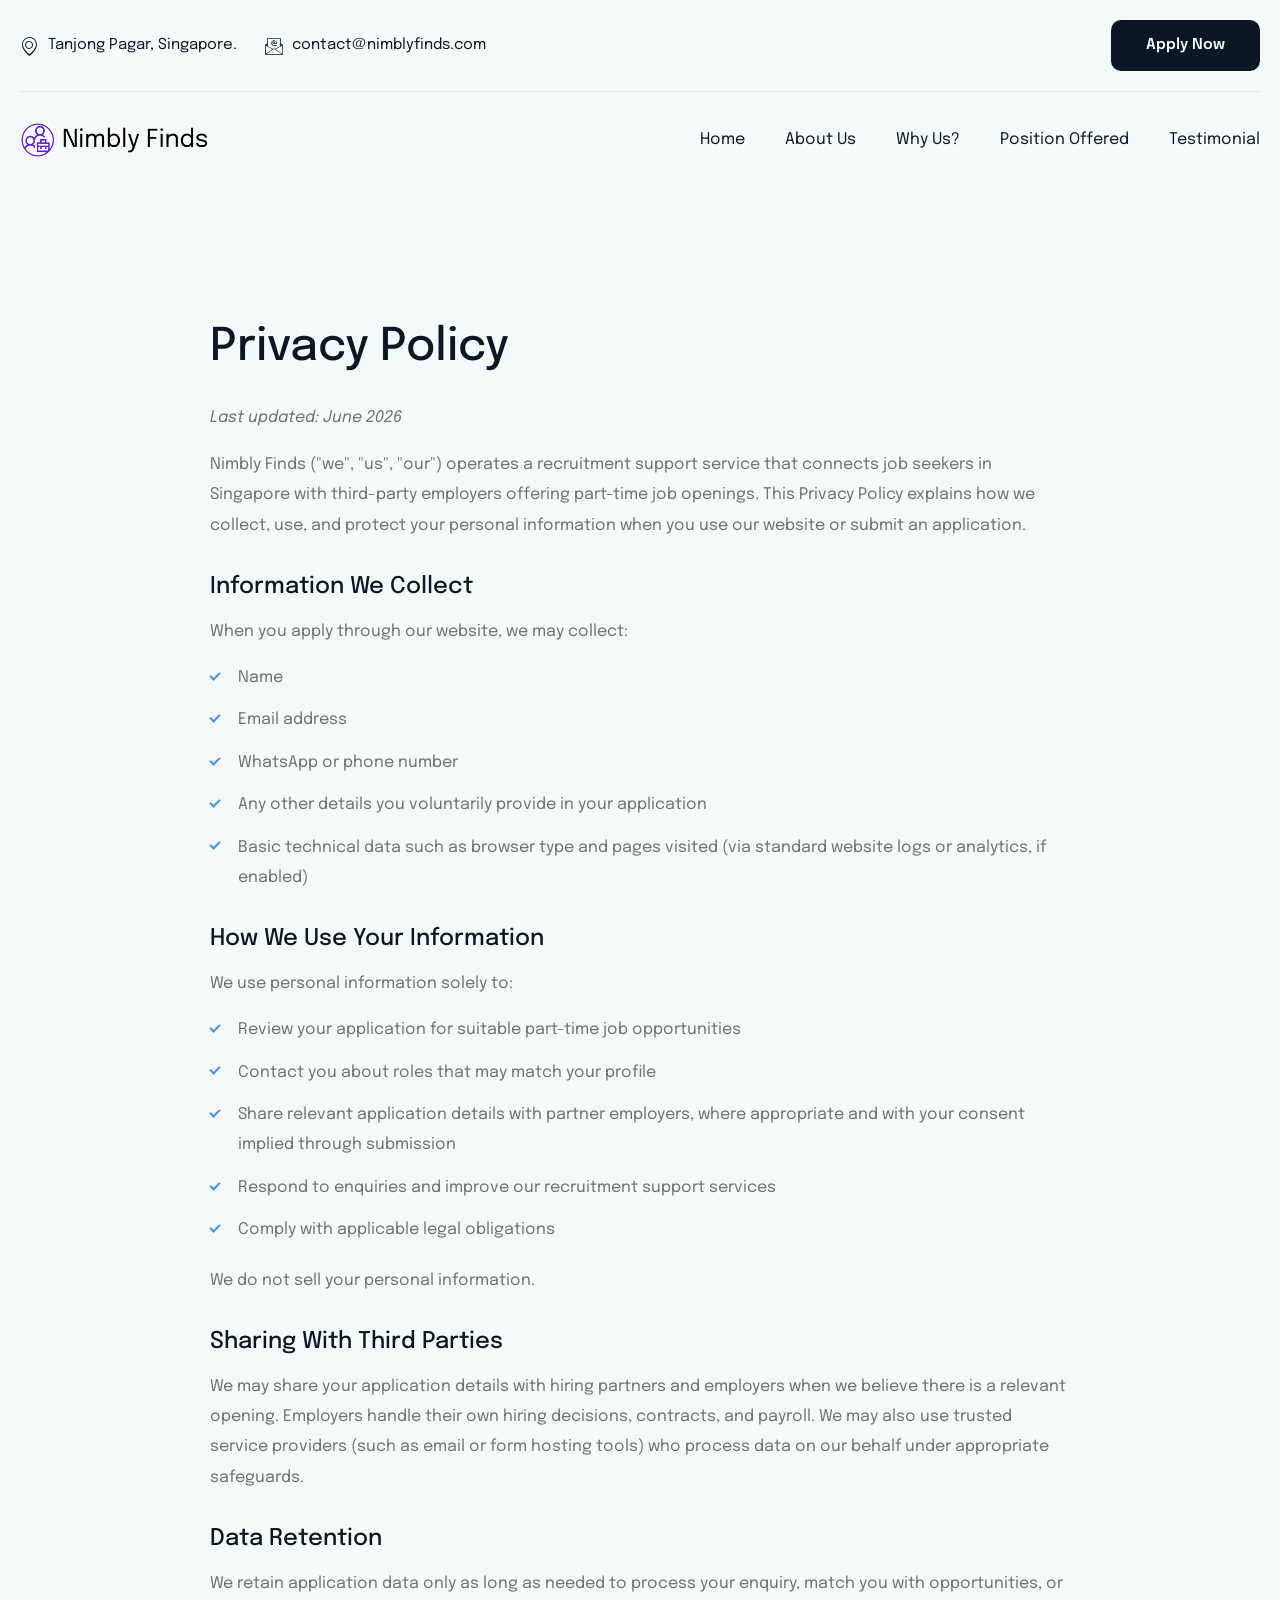
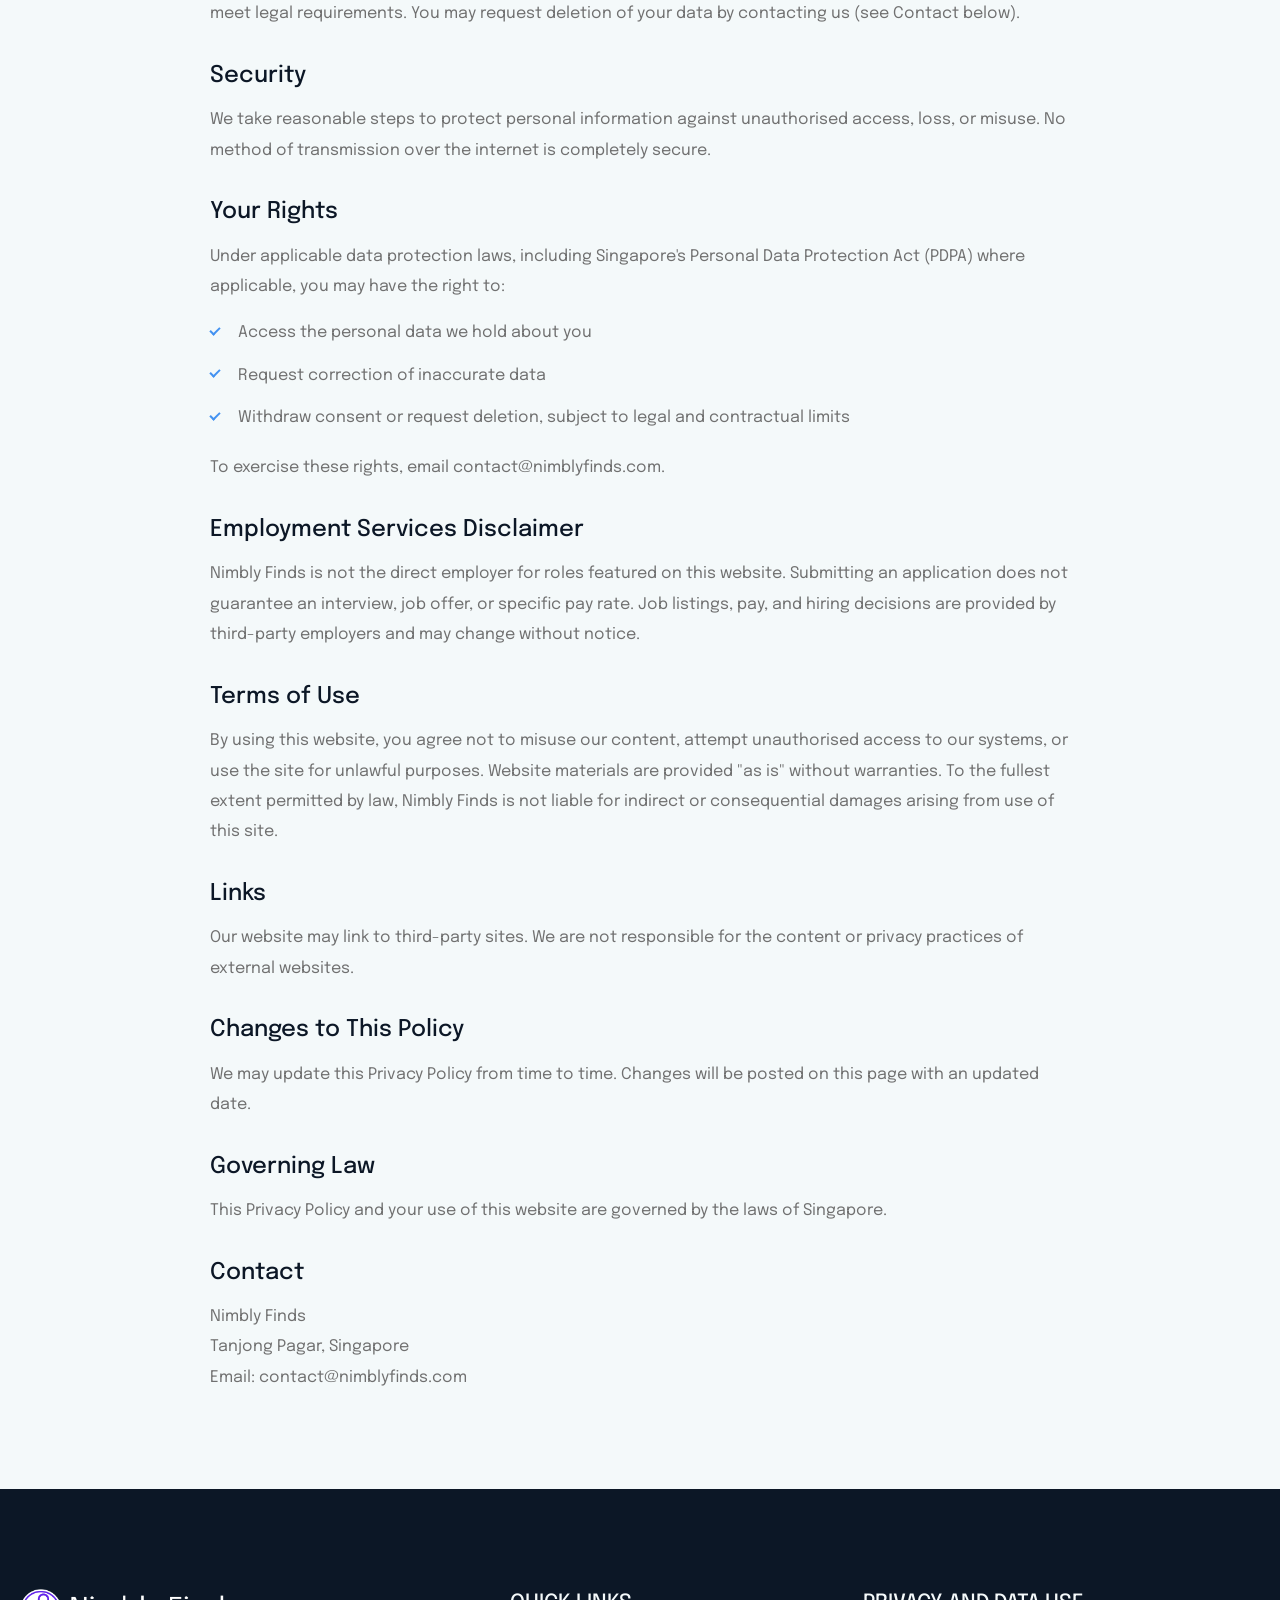
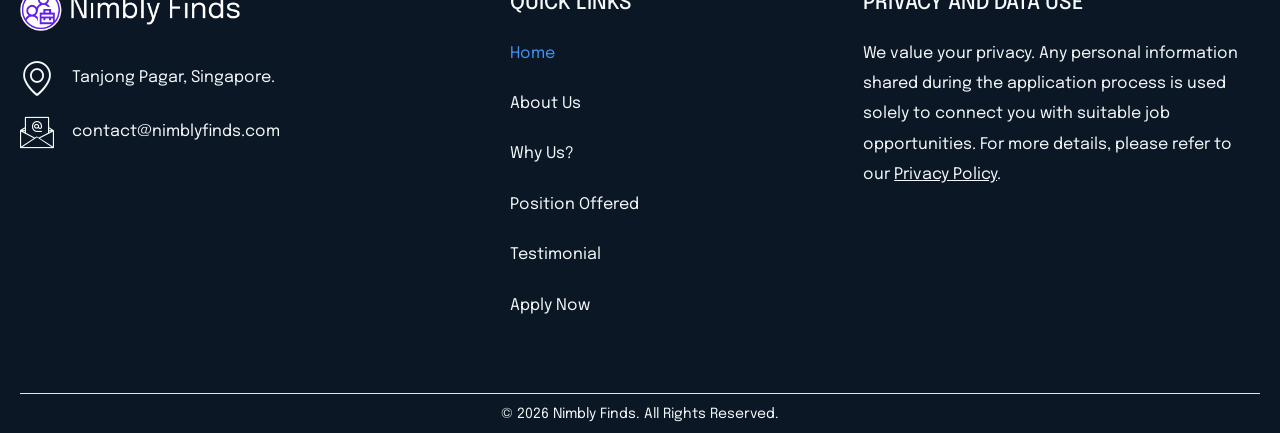
==== commit c5a9e8a6: "Inject GTM-WT9B2V8W" ====
--- a/privacy-policy/index.html
+++ b/privacy-policy/index.html
@@ -6,7 +6,7 @@
 new Date().getTime(),event:'gtm.js'});var f=d.getElementsByTagName(s)[0],
 j=d.createElement(s),dl=l!='dataLayer'?'&l='+l:'';j.async=true;j.src=
 'https://www.googletagmanager.com/gtm.js?id='+i+dl;f.parentNode.insertBefore(j,f);
-})(window,document,'script','dataLayer','GTM-WJSWBQMQ');</script>
+})(window,document,'script','dataLayer','GTM-WT9B2V8W');</script>
 <!-- End Google Tag Manager -->
 	<meta charset="UTF-8">
 	<meta name="viewport" content="width=device-width, initial-scale=1">
@@ -95,7 +95,7 @@
 </head>
 <body id="content" class="privacy-policy privacy-policy-page wp-singular page-template page-template-elementor_header_footer page page-id-3 wp-custom-logo wp-embed-responsive wp-theme-hello-elementor theme-default elementor-default elementor-template-full-width elementor-kit-9 elementor-page elementor-page-3">
 <!-- Google Tag Manager (noscript) -->
-<noscript><iframe src="https://www.googletagmanager.com/ns.html?id=GTM-WJSWBQMQ"
+<noscript><iframe src="https://www.googletagmanager.com/ns.html?id=GTM-WT9B2V8W"
 height="0" width="0" style="display:none;visibility:hidden"></iframe></noscript>
 <!-- End Google Tag Manager (noscript) -->
 <a class="skip-link screen-reader-text" href="#privacy-policy-content">Skip to content</a>
@@ -390,4 +390,4 @@
 </script>
 
 </body>
-</html>
+</html>
